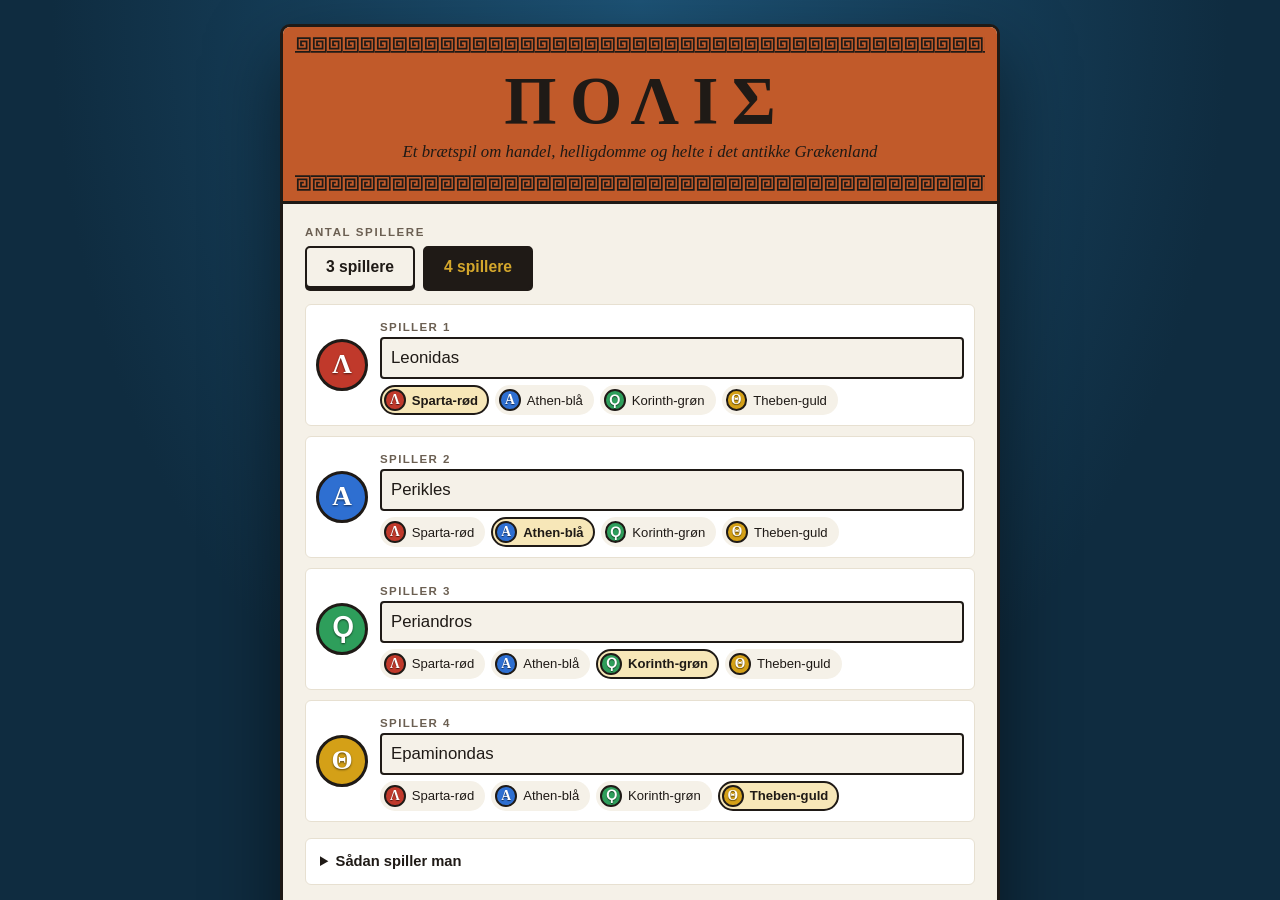
==== index.html @ e4c09461 "Tilføj Polis: græsk historisk brætspil i én HTML-fil Komplet hotseat-spil for 3-4 spillere på dansk " ====
<!DOCTYPE html>
<html lang="da">
<head>
<meta charset="utf-8">
<meta name="viewport" content="width=device-width, initial-scale=1, viewport-fit=cover">
<title>Polis Brætspil</title>
<style>
/* Layout: marmorbræt på havblå bund til venstre, mørk sidebjælke med terrakotta-accenter til højre; stakkes lodret på smalle skærme. */
:root{
  --sea:#0f2c40;        /* sidebaggrund: Ægæerhavet om natten */
  --sea-2:#173b54;      /* paneler */
  --sea-3:#22506f;      /* kanter og hover */
  --marble:#f5f1e8;     /* felter */
  --marble-2:#e7e0d1;   /* marmorårer og skygger */
  --ink:#1f1a16;        /* sortfigur-glasur */
  --clay:#c15a2a;       /* rødfigur-terrakotta */
  --clay-2:#a8471c;
  --gold:#d4a72c;
  --foam:#e9f1f6;       /* lys tekst på havbund */
  --muted:#9fb6c6;
  --good:#3f9b5f;
  --bad:#c0392b;
  --font-display:"Palatino Linotype","Book Antiqua",Palatino,"URW Palladio L","P052",Georgia,serif;
  --font-body:"Gill Sans","Gill Sans MT","Seravek","Trebuchet MS",Calibri,"Segoe UI",sans-serif;
  --radius:6px;
  color-scheme:dark;
}
*{box-sizing:border-box}
[hidden]{display:none!important}
html,body{height:100%;margin:0}
body{
  background:var(--sea);
  background-image:radial-gradient(ellipse at 30% 20%,#1a4766 0%,var(--sea) 60%);
  color:var(--foam);font-family:var(--font-body);font-size:15px;line-height:1.45;
}
button{font-family:inherit;cursor:pointer}
button:focus-visible,input:focus-visible,select:focus-visible{outline:3px solid var(--gold);outline-offset:2px}
.num{font-variant-numeric:tabular-nums}

/* ---------- Hovedlayout ---------- */
#app{display:grid;grid-template-columns:minmax(0,1fr) 370px;gap:16px;height:100%;padding:16px}
#boardWrap{min-width:0;min-height:0;display:flex;align-items:flex-start;justify-content:center}
#sidebar{min-width:0;min-height:0;display:flex;flex-direction:column;gap:12px;overflow:auto}

/* ---------- Brættet ---------- */
#board{
  position:relative;display:grid;
  grid-template-columns:1.45fr repeat(7,1fr) 1.45fr;
  grid-template-rows:1.45fr repeat(7,1fr) 1.45fr;
  background:var(--ink);border:.35em solid var(--ink);
  box-shadow:0 18px 50px rgba(0,0,0,.45);
  font-size:10px;max-width:100%;
}
.space{
  position:relative;overflow:hidden;display:flex;min-width:0;min-height:0;
  background:linear-gradient(135deg,var(--marble) 0%,#fbf8f2 45%,var(--marble-2) 100%);
  border:1px solid #b9b0a0;color:var(--ink);cursor:pointer;
  transition:filter .15s;
}
.space:hover{filter:brightness(1.06) saturate(1.1)}
.space.bottom{flex-direction:column}
.space.top{flex-direction:column-reverse}
.space.left{flex-direction:row-reverse}
.space.right{flex-direction:row}
.band{flex:0 0 23%;display:flex;align-items:center;justify-content:center;gap:.15em;border-color:var(--ink);border-style:solid;border-width:0}
.bottom .band{border-bottom-width:1px}
.top .band{border-top-width:1px}
.left .band{border-left-width:1px;flex-direction:column}
.right .band{border-right-width:1px;flex-direction:column}
.sp-body{flex:1;min-width:0;min-height:0;display:flex;flex-direction:column;align-items:center;justify-content:space-between;padding:.35em .25em;text-align:center}
.sp-name{font-family:var(--font-display);font-weight:700;font-size:1.05em;line-height:1.08;overflow-wrap:anywhere;hyphens:auto}
.sp-price{font-size:.9em;font-weight:600;color:#4a4036}
.sp-icon{display:flex;align-items:center;justify-content:center;color:var(--ink)}
.sp-icon svg{width:2.7em;height:2.7em}
.left .sp-icon svg,.right .sp-icon svg{width:2.3em;height:2.3em}
.owner-strip{position:absolute;pointer-events:none}
.bottom .owner-strip{left:0;right:0;bottom:0;height:.5em}
.top .owner-strip{left:0;right:0;top:0;height:.5em}
.left .owner-strip{top:0;bottom:0;left:0;width:.5em}
.right .owner-strip{top:0;bottom:0;right:0;width:.5em}
.space.mortgaged .sp-body{opacity:.4}
.space.mortgaged::after{
  content:"PANTSAT";position:absolute;left:50%;top:55%;transform:translate(-50%,-50%) rotate(-28deg);
  font-family:var(--font-display);font-weight:700;font-size:.85em;letter-spacing:.08em;color:var(--bad);
  border:2px solid var(--bad);padding:0 .25em;background:rgba(255,255,255,.75);pointer-events:none
}
.altar{width:.85em;height:.85em;background:var(--marble);border:1.5px solid var(--ink);border-radius:1px}
.temple{width:2.1em;height:1.5em;display:block}
.space.special .sp-body{justify-content:center;gap:.25em}
.space.special .sp-name{font-size:.92em}

/* Hjørner */
.corner{cursor:pointer}
.corner .sp-body{justify-content:center;gap:.3em;padding:.5em}
.corner .sp-name{font-size:1.05em;letter-spacing:.02em}
.corner .sp-sub{font-size:.88em;line-height:1.15;color:#4a4036}
.corner .sp-icon svg{width:3.6em;height:3.6em}
.c-start{background:linear-gradient(135deg,#f7e7b8,#efd38a)}
.c-truce{background:linear-gradient(135deg,#e5efd9,#cbdcb4)}
.c-ostra{background:linear-gradient(135deg,#f3d9c9,#e6b79c)}
.c-exile{background:linear-gradient(135deg,var(--marble),var(--marble-2));display:block}
.c-exile .visit{position:absolute;left:.5em;bottom:.4em;right:.4em;font-size:.95em;font-weight:600;color:#4a4036;text-align:left}
.exile-box{
  position:absolute;right:0;top:0;width:66%;height:66%;
  background:repeating-linear-gradient(90deg,#3b3129 0 .22em,transparent .22em 1.1em),#c9b9a0;
  border-left:2px solid var(--ink);border-bottom:2px solid var(--ink);
  display:flex;align-items:flex-start;justify-content:center;padding-top:.3em
}
.exile-box span{background:var(--ink);color:var(--marble);font-family:var(--font-display);font-weight:700;font-size:.8em;letter-spacing:.1em;padding:.05em .4em}

/* Midterfeltet: rødfigur-vase */
#center{
  grid-area:2/2/9/9;position:relative;display:flex;flex-direction:column;align-items:center;justify-content:center;gap:1.2em;
  background:radial-gradient(circle at 50% 42%,#d36d39 0%,var(--clay) 45%,var(--clay-2) 100%);
  border:1px solid var(--ink);color:var(--ink);padding:1.5em
}
.meander{
  position:absolute;left:1em;right:1em;height:1.7em;pointer-events:none;
  background:url("data:image/svg+xml,%3Csvg xmlns='http://www.w3.org/2000/svg' viewBox='0 0 20 20'%3E%3Cpath d='M0 18.5H18.5V1.5H3.5V14.5H14.5V5.5H7.5V10.5H11' fill='none' stroke='%231f1a16' stroke-width='2.2'/%3E%3C/svg%3E") repeat-x;
  background-size:auto 100%
}
.meander.top{top:1em}
.meander.bot{bottom:1em;transform:scaleY(-1)}
.title-gr{font-family:var(--font-display);font-size:5.2em;letter-spacing:.18em;line-height:1;font-weight:700;color:var(--ink);text-shadow:0 2px 0 rgba(255,220,180,.25);margin-right:-.18em}
.title-sub{font-family:var(--font-display);font-size:1.25em;letter-spacing:.32em;text-transform:uppercase;margin-top:-.4em;font-weight:700}
.tagline{font-size:1.05em;font-style:italic;max-width:30em;text-align:center;font-family:var(--font-display)}
.decks{display:flex;gap:2.4em}
.deck{
  width:9.5em;height:6.2em;border-radius:.5em;border:2px solid var(--ink);display:flex;flex-direction:column;align-items:center;justify-content:center;gap:.2em;
  font-family:var(--font-display);font-weight:700;font-size:1em;text-align:center;line-height:1.1;padding:.4em;
  box-shadow:.25em .25em 0 var(--ink),.5em .5em 0 rgba(31,26,22,.5);transform:rotate(-4deg)
}
.deck svg{width:2.2em;height:2.2em}
.deck.oracle{background:#1f1a16;color:var(--gold)}
.deck.gunst{background:var(--marble);color:var(--ink);transform:rotate(4deg)}
.dice-area{display:flex;align-items:center;gap:1em}
.die{
  width:4em;height:4em;background:var(--marble);border:2px solid var(--ink);border-radius:.7em;
  display:grid;grid-template-columns:repeat(3,1fr);grid-template-rows:repeat(3,1fr);padding:.45em;gap:.1em;
  box-shadow:0 .3em 0 var(--ink)
}
.pip{width:.75em;height:.75em;border-radius:50%;background:var(--ink);align-self:center;justify-self:center;visibility:hidden}
.pip.on{visibility:visible}
.die.rolling{animation:shake .12s linear infinite}
@keyframes shake{0%{transform:rotate(0) translateY(0)}25%{transform:rotate(14deg) translateY(-.3em)}50%{transform:rotate(-10deg) translateY(.1em)}75%{transform:rotate(8deg) translateY(-.2em)}100%{transform:rotate(0)}}
.dice-sum{font-family:var(--font-display);font-size:1.5em;font-weight:700;min-width:3.5em;text-align:center}

/* Brikker */
#tokens{position:absolute;inset:0;pointer-events:none}
.token{position:absolute;width:2.5em;height:2.5em;transform:translate(-50%,-50%);transition:left .17s ease,top .17s ease;z-index:5}
.token .tk{
  width:100%;height:100%;border-radius:50%;border:.18em solid var(--ink);display:flex;align-items:center;justify-content:center;
  font-family:var(--font-display);font-weight:700;font-size:1.25em;color:#fff;text-shadow:0 1px 1px rgba(0,0,0,.6);
  box-shadow:0 .2em .35em rgba(0,0,0,.45)
}
.token .tk{font-size:1em}
.token .tk span{font-size:1.3em;line-height:1}
.token.active{z-index:6}
.token.active .tk{animation:glow 1.4s ease-in-out infinite}
.token.hop .tk{animation:hop .17s ease-out}
@keyframes hop{0%{transform:translateY(0) scale(1)}50%{transform:translateY(-.6em) scale(1.12)}100%{transform:translateY(0) scale(1)}}
@keyframes glow{0%,100%{box-shadow:0 0 0 .15em var(--gold),0 .2em .35em rgba(0,0,0,.45)}50%{box-shadow:0 0 0 .45em rgba(212,167,44,.35),0 .2em .35em rgba(0,0,0,.45)}}

/* ---------- Sidebjælke ---------- */
.panel{background:var(--sea-2);border:1px solid var(--sea-3);border-radius:var(--radius);padding:12px 14px}
.brand{display:flex;align-items:baseline;justify-content:space-between;gap:8px}
.brand h1{margin:0;font-family:var(--font-display);font-size:1.55rem;letter-spacing:.12em}
.brand small{color:var(--muted);font-size:.8rem}
.link-btn{background:none;border:1px solid var(--sea-3);color:var(--foam);border-radius:4px;padding:3px 9px;font-size:.8rem}
.link-btn:hover{background:var(--sea-3)}
#turnPanel{border-left:6px solid var(--gold)}
.turn-label{font-size:.72rem;text-transform:uppercase;letter-spacing:.14em;color:var(--muted)}
.turn-name{display:flex;align-items:center;gap:10px;font-family:var(--font-display);font-size:1.45rem;font-weight:700;margin:2px 0 8px}
.mini-token{width:1.6em;height:1.6em;border-radius:50%;border:2px solid var(--ink);display:inline-flex;align-items:center;justify-content:center;color:#fff;font-family:var(--font-display);font-weight:700;font-size:.85rem;flex:0 0 auto;text-shadow:0 1px 1px rgba(0,0,0,.6)}
.stats{display:grid;grid-template-columns:repeat(3,1fr);gap:8px}
.stat{background:rgba(0,0,0,.18);border-radius:4px;padding:6px 8px}
.stat b{display:block;font-size:1.25rem;font-family:var(--font-display)}
.stat span{font-size:.72rem;color:var(--muted);text-transform:uppercase;letter-spacing:.08em}
.status-line{margin-top:8px;font-size:.85rem;color:var(--gold);min-height:1.2em}
.actions{display:grid;grid-template-columns:1fr 1fr;gap:8px}
.btn{border:2px solid var(--ink);border-radius:5px;padding:10px 12px;font-weight:700;font-size:.98rem;background:var(--marble);color:var(--ink);box-shadow:0 3px 0 var(--ink);transition:transform .05s}
.btn:hover:not(:disabled){filter:brightness(1.07)}
.btn:active:not(:disabled){transform:translateY(2px);box-shadow:0 1px 0 var(--ink)}
.btn:disabled{opacity:.42;cursor:not-allowed}
.btn.primary{background:var(--clay);color:#fff8ef}
.btn.gold{background:var(--gold);color:var(--ink)}
.btn.danger{background:var(--bad);color:#fff}
.btn.wide{grid-column:1/-1}
.btn.small{padding:5px 9px;font-size:.82rem;box-shadow:0 2px 0 var(--ink)}
.section-title{font-size:.72rem;text-transform:uppercase;letter-spacing:.14em;color:var(--muted);margin:0 0 6px}
.players-list{display:flex;flex-direction:column;gap:6px}
.p-row{display:grid;grid-template-columns:auto 1fr auto;align-items:center;gap:8px;padding:5px 8px;border-radius:4px;background:rgba(0,0,0,.15);border:1px solid transparent}
.p-row.current{border-color:var(--gold);background:rgba(212,167,44,.12)}
.p-row.out{opacity:.45;text-decoration:line-through}
.p-row .p-meta{font-size:.75rem;color:var(--muted)}
.p-row .p-money{font-weight:700;font-family:var(--font-display);font-size:1.05rem}
.prop-chips{display:flex;flex-wrap:wrap;gap:5px}
.chip{display:inline-flex;align-items:center;gap:5px;border-radius:3px;padding:2px 7px 2px 3px;font-size:.78rem;background:var(--marble);color:var(--ink);border:1px solid var(--ink);cursor:pointer}
.chip i{width:.8em;height:1.1em;display:inline-block;border-radius:2px}
.chip.mort{opacity:.5;text-decoration:line-through}
.empty{color:var(--muted);font-size:.85rem;font-style:italic}
#logPanel{flex:1 1 180px;min-height:160px;display:flex;flex-direction:column}
#log{flex:1;overflow:auto;font-size:.84rem;display:flex;flex-direction:column;gap:3px;padding-right:4px}
.log-entry{padding:3px 6px;border-left:3px solid var(--sea-3);background:rgba(0,0,0,.12)}
.log-entry.sys{color:var(--muted);font-style:italic}

/* ---------- Modaler ---------- */
#modalOverlay{position:fixed;inset:0;background:rgba(6,18,28,.72);display:flex;align-items:center;justify-content:center;padding:16px;z-index:50}
.modal{
  width:min(540px,100%);max-height:calc(100vh - 32px);overflow:auto;background:var(--marble);color:var(--ink);
  border:3px solid var(--ink);border-radius:8px;box-shadow:0 25px 60px rgba(0,0,0,.55);animation:pop .22s ease-out
}
@keyframes pop{from{transform:scale(.92) translateY(10px);opacity:0}to{transform:none;opacity:1}}
.modal-head{padding:14px 18px;background:var(--ink);color:var(--marble);display:flex;align-items:center;gap:12px}
.modal-head h2{margin:0;font-family:var(--font-display);font-size:1.35rem;line-height:1.15;text-wrap:balance}
.modal-head .kicker{display:block;font-size:.7rem;letter-spacing:.16em;text-transform:uppercase;opacity:.8;font-family:var(--font-body);font-weight:600}
.modal-head svg{width:40px;height:40px;flex:0 0 auto}
.modal-body{padding:16px 18px;display:flex;flex-direction:column;gap:12px}
.modal-body p{margin:0}
.modal-foot{padding:12px 18px 16px;display:flex;flex-wrap:wrap;gap:8px;justify-content:flex-end;border-top:1px solid var(--marble-2)}
.fact{background:#fff;border:1px solid var(--marble-2);border-left:4px solid var(--clay);padding:10px 12px;font-family:var(--font-display);font-size:1rem;line-height:1.5}
.fact .lbl{display:block;font-family:var(--font-body);font-size:.68rem;letter-spacing:.14em;text-transform:uppercase;color:var(--clay-2);font-weight:700;margin-bottom:3px}
.effect{font-weight:700;font-size:1.05rem;padding:8px 12px;border-radius:4px;background:var(--marble-2)}
.effect.plus{background:#dcefe2;color:#1d5a32}
.effect.minus{background:#f6dcd6;color:#7a1f14}
.rent-table{width:100%;border-collapse:collapse;font-size:.92rem}
.rent-table td{padding:4px 6px;border-bottom:1px dotted #b9b0a0}
.rent-table td:last-child{text-align:right;font-weight:700;font-variant-numeric:tabular-nums}
.rent-table tr.hl td{background:#f7e7b8}
.deed-foot{font-size:.85rem;color:#4a4036;display:flex;flex-wrap:wrap;gap:4px 14px}
.owner-line{font-size:.9rem;display:flex;align-items:center;gap:8px}
.card-oracle .modal-head{background:var(--ink);color:var(--gold)}
.card-gunst .modal-head{background:#e9dcb4;color:var(--ink);border-bottom:2px solid var(--ink)}
.card-text{font-family:var(--font-display);font-size:1.12rem;line-height:1.5}
.quiz-opts{display:grid;grid-template-columns:1fr 1fr;gap:8px}
.quiz-opts .btn{text-align:left;font-weight:600}
.warn{background:#f6dcd6;border:1px solid var(--bad);color:#7a1f14;padding:10px 12px;border-radius:4px}

/* Ejendomsadministration */
.mg-head{display:flex;justify-content:space-between;gap:10px;flex-wrap:wrap;font-weight:700}
.mg-list{display:flex;flex-direction:column;gap:6px}
.mg-row{display:grid;grid-template-columns:8px minmax(0,1fr) auto;gap:10px;align-items:center;padding:6px 8px;background:#fff;border:1px solid var(--marble-2);border-radius:4px}
.mg-row .bar{width:8px;height:100%;min-height:34px;border-radius:2px}
.mg-row .nm{font-weight:700;font-family:var(--font-display)}
.mg-row .info{font-size:.78rem;color:#4a4036}
.mg-row .acts{display:flex;flex-wrap:wrap;gap:5px;justify-content:flex-end}

/* ---------- Opsætning ---------- */
#setup{position:fixed;inset:0;z-index:40;overflow:auto;display:flex;align-items:flex-start;justify-content:center;padding:24px 16px;background:radial-gradient(ellipse at 50% 0%,#1d5376 0%,var(--sea) 65%)}
.setup-card{width:min(720px,100%);background:var(--marble);color:var(--ink);border:3px solid var(--ink);border-radius:10px;overflow:hidden;box-shadow:0 30px 70px rgba(0,0,0,.5)}
.setup-hero{background:var(--clay);padding:26px 22px 20px;text-align:center;position:relative;border-bottom:3px solid var(--ink)}
.setup-hero .meander{left:12px;right:12px;height:16px}
.setup-hero .meander.top{top:10px}
.setup-hero .meander.bot{bottom:10px}
.setup-hero h1{margin:14px 0 0;font-family:var(--font-display);font-size:clamp(2.6rem,9vw,4.2rem);letter-spacing:.2em;line-height:1;margin-right:-.2em}
.setup-hero p{margin:6px 0 16px;font-family:var(--font-display);font-style:italic;font-size:1.05rem}
.setup-body{padding:20px 22px;display:flex;flex-direction:column;gap:16px}
.count-pick{display:flex;gap:8px;align-items:center;flex-wrap:wrap}
.count-pick .btn{min-width:110px}
.count-pick .btn.sel{background:var(--ink);color:var(--gold)}
.setup-rows{display:flex;flex-direction:column;gap:10px}
.setup-row{display:grid;grid-template-columns:auto minmax(0,1fr);gap:12px;align-items:center;padding:10px;border:1px solid var(--marble-2);border-radius:6px;background:#fff}
.setup-row label{font-size:.72rem;letter-spacing:.12em;text-transform:uppercase;color:#6b5f52;font-weight:700}
.setup-row input{width:100%;font:inherit;font-size:1.05rem;padding:7px 9px;border:2px solid var(--ink);border-radius:4px;background:var(--marble);color:var(--ink)}
.tok-pick{display:flex;gap:6px;flex-wrap:wrap;margin-top:6px}
.tok-opt{border:2px solid transparent;border-radius:20px;padding:2px 9px 2px 2px;display:flex;align-items:center;gap:6px;background:var(--marble);font-size:.82rem;color:var(--ink)}
.tok-opt.sel{border-color:var(--ink);background:#f7e7b8;font-weight:700}
.big-token{width:52px;height:52px;border-radius:50%;border:3px solid var(--ink);display:flex;align-items:center;justify-content:center;color:#fff;font-family:var(--font-display);font-weight:700;font-size:1.7rem;text-shadow:0 1px 2px rgba(0,0,0,.6)}
.rules{font-size:.92rem;background:#fff;border:1px solid var(--marble-2);border-radius:6px;padding:4px 14px}
.rules summary{cursor:pointer;font-weight:700;padding:8px 0}
.rules ul{margin:0 0 10px;padding-left:20px}
.rules li{margin:3px 0}

/* ---------- Smalle skærme ---------- */
@media (max-width:1000px){
  #app{grid-template-columns:minmax(0,1fr);height:auto;padding:16px}
  html,body{height:auto}
  #sidebar{overflow:visible}
  #logPanel{max-height:260px}
}
@media (max-width:560px){
  .actions{grid-template-columns:1fr}
  .quiz-opts{grid-template-columns:1fr}
  .stats{grid-template-columns:repeat(3,minmax(0,1fr))}
  .modal-head h2{font-size:1.15rem}
}
@media (prefers-reduced-motion:reduce){
  .token{transition:none}
  .token.active .tk,.token.hop .tk,.die.rolling,.modal{animation:none}
}
</style>
</head>
<body>
<div id="app">
  <main id="boardWrap" aria-label="Spillebræt">
    <div id="board">
      <div id="center">
        <div class="meander top"></div>
        <div class="meander bot"></div>
        <div style="text-align:center">
          <div class="title-gr">ΠΟΛΙΣ</div>
          <div class="title-sub">Polis</div>
        </div>
        <div class="tagline">Handel, helligdomme og heltegerninger i det antikke Grækenland</div>
        <div class="decks">
          <div class="deck oracle" id="deckOracle"></div>
          <div class="deck gunst" id="deckGunst"></div>
        </div>
        <div class="dice-area" aria-live="polite">
          <div class="die" id="die1"></div>
          <div class="die" id="die2"></div>
          <div class="dice-sum num" id="diceSum">&nbsp;</div>
        </div>
      </div>
      <div id="tokens"></div>
    </div>
  </main>

  <aside id="sidebar">
    <div class="panel brand">
      <h1>ΠΟΛΙΣ</h1>
      <small id="roundInfo">Runde 1</small>
      <span style="display:flex;gap:6px">
        <button class="link-btn" id="rulesBtn" type="button">Regler</button>
        <button class="link-btn" id="newGameBtn" type="button">Nyt spil</button>
      </span>
    </div>

    <section class="panel" id="turnPanel" aria-live="polite">
      <div class="turn-label">Det er din tur</div>
      <div class="turn-name" id="turnName"></div>
      <div class="stats">
        <div class="stat"><b class="num" id="statMoney">0 ₯</b><span>Drachmer</span></div>
        <div class="stat"><b class="num" id="statProps">0</b><span>Ejendomme</span></div>
        <div class="stat"><b class="num" id="statWorth">0 ₯</b><span>Formue</span></div>
      </div>
      <div class="status-line" id="statusLine"></div>
    </section>

    <section class="panel">
      <div class="actions">
        <button class="btn primary wide" id="rollBtn" type="button">Kast terningerne</button>
        <button class="btn" id="manageBtn" type="button">Ejendomme og byggeri</button>
        <button class="btn gold" id="endBtn" type="button">Afslut tur</button>
      </div>
    </section>

    <section class="panel">
      <h3 class="section-title">Dine ejendomme</h3>
      <div class="prop-chips" id="propChips"></div>
    </section>

    <section class="panel">
      <h3 class="section-title">Spillerne</h3>
      <div class="players-list" id="playersList"></div>
    </section>

    <section class="panel" id="logPanel">
      <h3 class="section-title">Krønike</h3>
      <div id="log" aria-live="polite"></div>
    </section>
  </aside>
</div>

<div id="setup"></div>
<div id="modalOverlay" hidden></div>

<script>
"use strict";
/* =====================================================================
   SPILDATA
   ===================================================================== */
const START_MONEY = 1500;
const PASS_START = 200;
const EXILE_FEE = 50;
const EXILE_POS = 8;
const BOARD_SIZE = 32;
const PORT_RENT = [25, 50, 100, 200];
const QUIZ_REWARD = 100;

const GROUPS = {
  bronze: { name: "Bronzealderen",        color: "#8a5a2b", build: 50 },
  philo:  { name: "Filosofiens skoler",   color: "#6fc1e0", build: 50 },
  sacred: { name: "Helligdomme",          color: "#9b3b86", build: 100 },
  battle: { name: "Slagmarker",           color: "#e07b2a", build: 100 },
  city:   { name: "Bystater",             color: "#c0392b", build: 150 },
  games:  { name: "De Panhellenske Lege", color: "#e6bc2f", build: 150 },
  acro:   { name: "Akropolis",            color: "#1f4e8c", build: 200 },
  port:   { name: "Havne og handelsveje", color: "#3b3129", build: 0 }
};

const TOKENS = [
  { id: "sparta",  label: "Sparta-rød",   color: "#c0392b", letter: "Λ", city: "Sparta",  defName: "Leonidas" },
  { id: "athen",   label: "Athen-blå",    color: "#2e6fd1", letter: "Α", city: "Athen",   defName: "Perikles" },
  { id: "korinth", label: "Korinth-grøn", color: "#2e9e5b", letter: "Ϙ", city: "Korinth", defName: "Periandros" },
  { id: "theben",  label: "Theben-guld",  color: "#d4a017", letter: "Θ", city: "Theben",  defName: "Epaminondas" }
];

/* type: start | prop | port | oracle | gunst | tax | exile | truce | ostra
   rent: [grundleje, 1 alter, 2 altre, 3 altre, 4 altre, tempel] */
const SPACES = [
  { type: "start", name: "Start ved Agoraen",
    fact: "Agoraen var Athens torv og hjerte, hvor borgerne handlede, diskuterede politik og lyttede til filosoffer som Sokrates. Her stod også rådhuset Bouleuterion og søjlehallerne, stoaerne, der gav skygge til handel og samtale." },
  { type: "prop", group: "bronze", name: "Knossos", price: 60, rent: [2, 10, 30, 90, 160, 250],
    fact: "Paladset i Knossos på Kreta var centrum for den minoiske civilisation, og de første paladsbygninger blev opført omkring 1900 f.Kr. Arkæologen Arthur Evans udgravede stedet fra år 1900, og de mange gange kan have inspireret myten om Minotauros' labyrint." },
  { type: "oracle", name: "Oraklets Spådomme" },
  { type: "prop", group: "bronze", name: "Mykene", price: 60, rent: [4, 20, 60, 180, 320, 450],
    fact: "Mykene var den mægtigste by i Grækenlands sene bronzealder og har lagt navn til hele den mykenske kultur. Byen er berømt for Løveporten og for Heinrich Schliemanns udgravning i 1876, hvor han fandt den guldmaske, han kaldte Agamemnons." },
  { type: "tax", name: "Krigsskat (Eisphora)", amount: 100,
    fact: "I Athen kunne folkeforsamlingen opkræve eisphora, en ekstraordinær formueskat på de rigeste borgere i krigstid. Thukydid beretter, at skatten blev opkrævet under Den Peloponnesiske Krig i 428 f.Kr." },
  { type: "port", group: "port", name: "Piræus", price: 200,
    fact: "Themistokles lod fra 493 f.Kr. Piræus befæste og udbygge til Athens krigs- og handelshavn. Fra midten af 400-tallet f.Kr. forbandt De Lange Mure havnen med Athen, så byen kunne forsynes ad søvejen under en belejring." },
  { type: "prop", group: "philo", name: "Akademiet", price: 100, rent: [6, 30, 90, 270, 400, 550],
    fact: "Platon grundlagde omkring 387 f.Kr. sin filosofiskole i en lund uden for Athen, som var helliget helten Akademos. Skolen virkede i århundreder, og ordet akademi stammer direkte herfra." },
  { type: "prop", group: "philo", name: "Lykeion", price: 120, rent: [8, 40, 100, 300, 450, 600],
    fact: "Aristoteles åbnede i 335 f.Kr. sin skole i Lykeion, et gymnasion ved Apollon Lykeios' helligdom i Athen. Hans elever blev kaldt peripatetikere efter de overdækkede gange, peripatoi, hvor de ifølge traditionen diskuterede, mens de gik." },
  { type: "exile", name: "Bortvist i Eksil",
    fact: "Landsforvisning var en almindelig straf i de græske bystater, og mange berømte mænd endte deres dage i eksil. Historikeren Thukydid blev selv forvist fra Athen i 20 år efter et militært nederlag ved Amfipolis i 424 f.Kr." },
  { type: "prop", group: "sacred", name: "Dodona", price: 140, rent: [10, 50, 150, 450, 625, 750],
    fact: "Dodona i Epirus regnes for Grækenlands ældste orakel og nævnes allerede hos Homer. Præsterne tolkede Zeus' vilje ud fra raslen i bladene på et helligt egetræ." },
  { type: "gunst", name: "Gudernes Gunst" },
  { type: "prop", group: "sacred", name: "Epidauros", price: 140, rent: [10, 50, 150, 450, 625, 750],
    fact: "Epidauros var helligdom for lægeguden Asklepios, hvor syge sov i templets hal i håb om at blive helbredt gennem drømme. Stedets teater fra slutningen af 300-tallet f.Kr. har så god akustik, at en hvisken fra scenen kan høres på de øverste rækker." },
  { type: "prop", group: "sacred", name: "Eleusis", price: 160, rent: [12, 60, 180, 500, 700, 900],
    fact: "I Eleusis fejrede man De Eleusinske Mysterier til ære for gudinderne Demeter og Persefone. De indviede måtte under trussel om dødsstraf aldrig afsløre ritualerne, og derfor kender vi stadig ikke de præcise hemmeligheder." },
  { type: "port", group: "port", name: "Diolkos", price: 200,
    fact: "Diolkos var en brolagt vej over landtangen ved Korinth, hvor skibe og gods blev trukket på vogne mellem Den Korinthiske og Den Saroniske Bugt. Vejen blev anlagt omkring 600 f.Kr. og sparede søfolk for den farlige sejlads rundt om Peloponnes." },
  { type: "prop", group: "battle", name: "Marathon", price: 180, rent: [14, 70, 200, 550, 750, 950],
    fact: "Ved Marathon besejrede omkring 10.000 athenere og 1.000 plataiere en langt større persisk hær i 490 f.Kr. Legenden om budbringeren, der løb til Athen med sejrsbudskabet, inspirerede maratonløbet ved De Olympiske Lege i 1896." },
  { type: "prop", group: "battle", name: "Thermopylerne", price: 180, rent: [14, 70, 200, 550, 750, 950],
    fact: "I 480 f.Kr. forsvarede kong Leonidas med 300 spartanere og flere tusinde andre grækere det smalle pas ved Thermopylerne mod Xerxes' hær i tre dage. Grækerne blev omgået ad en bjergsti, men nederlaget blev et udødeligt symbol på mod og offervilje." },
  { type: "truce", name: "Den Olympiske Våbenhvile",
    fact: "Under De Olympiske Lege blev der udråbt ekecheiria, en hellig våbenhvile, så atleter og tilskuere kunne rejse sikkert til og fra Olympia. Her hviler du og bliver stillet en visdomsprøve: Svar rigtigt, og du modtager 100 ₯." },
  { type: "prop", group: "battle", name: "Salamis", price: 200, rent: [16, 80, 220, 600, 800, 1000],
    fact: "I søslaget ved Salamis i 480 f.Kr. lokkede Themistokles den persiske flåde ind i det snævre sund, hvor dens overtal ikke kunne udnyttes mod de græske triremer. Sejren reddede Grækenland fra persisk erobring og lagde grunden til Athens storhedstid." },
  { type: "oracle", name: "Oraklets Spådomme" },
  { type: "prop", group: "city", name: "Theben", price: 220, rent: [18, 90, 250, 700, 875, 1050],
    fact: "Theben var Boiotiens vigtigste by og blev ifølge myten grundlagt af Kadmos, som også skulle have bragt alfabetet til Grækenland. Under Epaminondas knuste thebanerne Spartas hær ved Leuktra i 371 f.Kr. og blev en kort tid Grækenlands førende magt." },
  { type: "prop", group: "city", name: "Korinth", price: 220, rent: [18, 90, 250, 700, 875, 1050],
    fact: "Korinth kontrollerede landtangen mellem Peloponnes og det græske fastland og blev rig på handelen mellem to have. Byen var kendt for sin keramik og har givet navn til den korinthiske søjleorden med akantusblade." },
  { type: "port", group: "port", name: "Rhodos' Havn", price: 200,
    fact: "På Rhodos stod Kolossen, en omkring 33 meter høj bronzestatue af solguden Helios, som stod færdig omkring 280 f.Kr. Statuen var et af oldtidens syv vidundere, men styrtede sammen ved et jordskælv i 226 f.Kr., blot 54 år senere." },
  { type: "prop", group: "city", name: "Sparta", price: 240, rent: [20, 100, 300, 750, 925, 1100],
    fact: "Sparta var en militærstat, hvor drengene fra syvårsalderen blev opdraget i den hårde statsopdragelse agoge. Byen havde to konger på samme tid, og spartanerne var berømte for deres korte og præcise tale, som vi stadig kalder lakonisk." },
  { type: "prop", group: "games", name: "Nemea", price: 260, rent: [22, 110, 330, 800, 975, 1150],
    fact: "I Nemea afholdtes hvert andet år De Nemeiske Lege til ære for Zeus, et af de fire panhellenske stævner. Ifølge myten dræbte Herakles her den nemeiske løve som det første af sine tolv arbejder." },
  { type: "ostra", name: "Ostrakisme",
    fact: "Ved ostrakisme kunne athenerne én gang om året stemme en borger i eksil i ti år ved at ridse hans navn på potteskår, ostraka. Selv sejrherren fra Salamis, Themistokles, blev ostrakiseret omkring 471 f.Kr." },
  { type: "prop", group: "games", name: "Delfi", price: 260, rent: [22, 110, 330, 800, 975, 1150],
    fact: "Delfi blev regnet for verdens midtpunkt, markeret med stenen omphalos, og her gav præstinden Pythia orakelsvar på Apollons vegne. Hvert fjerde år holdtes også De Pythiske Lege, og bystater fra hele den græske verden søgte råd her, før de gik i krig eller grundlagde kolonier." },
  { type: "prop", group: "games", name: "Olympia", price: 280, rent: [24, 120, 360, 850, 1025, 1200],
    fact: "De Olympiske Lege blev ifølge traditionen afholdt første gang i 776 f.Kr. i Zeus' helligdom i Olympia. Sejrherrerne modtog kun en krans af olivengrene, men blev hyldet som helte i deres hjemby." },
  { type: "gunst", name: "Gudernes Gunst" },
  { type: "port", group: "port", name: "Delos' Havn", price: 200,
    fact: "Den lille ø Delos var helliget Apollon og Artemis og husede fra 478 f.Kr. skatkammeret for Det Deliske Forbund. Efter at romerne gjorde øen til frihavn i 166 f.Kr., blev den et af Middelhavets største handelscentre." },
  { type: "tax", name: "Trierarki", amount: 150,
    fact: "Som trierark skulle en velhavende athener i et år udruste og ofte selv lede et krigsskib, en trireme med tre rækker årer. Denne liturgi var en æresopgave, men den kunne koste en mindre formue." },
  { type: "prop", group: "acro", name: "Erechtheion", price: 350, rent: [35, 175, 500, 1100, 1300, 1500],
    fact: "Erechtheion blev bygget på Akropolis mellem 421 og 406 f.Kr. og er berømt for karyatidehallen, hvor seks kvindeskulpturer bærer taget i stedet for søjler. Ifølge myten ligger templet, hvor Athena og Poseidon kæmpede om at blive byens skytsguddom." },
  { type: "prop", group: "acro", name: "Parthenon", price: 400, rent: [50, 200, 600, 1400, 1700, 2000],
    fact: "Parthenon blev opført mellem 447 og 432 f.Kr. under Perikles som tempel for byens skytsgudinde Athena Parthenos. Arkitekterne Iktinos og Kallikrates tegnede templet, mens billedhuggeren Feidias ledede den berømte skulpturudsmykning." }
];

/* Kort. Effekttyper: money, moveTo, moveBy, exile, amnesty, payEach, collectEach, repairs, nearestPort */
const ORACLE_CARDS = [
  { text: "Som Alkibiades, der i 416 f.Kr. stillede med syv stridsvogne, sponsorerede du De Olympiske Lege. Pragten koster dyrt.",
    effect: { type: "money", amount: -100 }, label: "Betal 100 ₯" },
  { text: "Oraklet udtaler: \"Stol på træmurene!\" Ligesom Themistokles i 480 f.Kr. tolker du det som flåden og sætter kurs mod sundet.",
    effect: { type: "moveTo", to: 17 }, label: "Ryk frem til Salamis" },
  { text: "Kong Kroisos af Lydien fik at vide, at han ville ødelægge et stort rige, hvis han angreb Persien. Riget, der faldt, var hans eget.",
    effect: { type: "money", amount: -150 }, label: "Betal 150 ₯ for din overmod" },
  { text: "Athenerne har ridset dit navn på potteskår. Du er ostrakiseret og må forlade byen med det samme.",
    effect: { type: "exile" }, label: "Gå direkte i eksil uden at passere Agoraen" },
  { text: "Sokrates blev i 399 f.Kr. dømt for at fordærve ungdommen. Du får en bøde for at stille alt for mange spørgsmål på Agoraen.",
    effect: { type: "money", amount: -50 }, label: "Betal 50 ₯" },
  { text: "Pesten rammer Athen i 430 f.Kr. under Den Peloponnesiske Krig. Du flygter ud af byen.",
    effect: { type: "moveBy", steps: -3 }, label: "Gå 3 felter tilbage" },
  { text: "Et voldsomt jordskælv rammer Sparta som i 464 f.Kr. Dine helligdomme skal genopbygges.",
    effect: { type: "repairs", altar: 25, temple: 100 }, label: "Betal 25 ₯ pr. alter og 100 ₯ pr. tempel" },
  { text: "Pythia kalder dig til Apollons helligdom for at modtage et personligt orakelsvar.",
    effect: { type: "moveTo", to: 25 }, label: "Ryk frem til Delfi" },
  { text: "Efter De Tredive Tyranners fald i 403 f.Kr. vedtog Athen en almindelig amnesti. Også du bliver tilgivet.",
    effect: { type: "amnesty" }, label: "Amnestikort: Behold kortet og forlad eksil gratis" },
  { text: "Du er udpeget som korleder, choregos, ved Dionysosfesten og skal betale for teaterkoret.",
    effect: { type: "payEach", amount: 50 }, label: "Betal 50 ₯ til hver medspiller" },
  { text: "I 483 f.Kr. fandt athenerne en rig sølvåre i Laurions miner, og Themistokles fik sølvet brugt til 200 nye triremer. Også du gør et heldigt fund.",
    effect: { type: "money", amount: 150 }, label: "Modtag 150 ₯" },
  { text: "Pythia ser en lang rejse i din fremtid, der ender, hvor den begyndte.",
    effect: { type: "moveTo", to: 0 }, label: "Ryk frem til Start ved Agoraen og modtag 200 ₯" },
  { text: "Oraklet råder dig til at drive handel over havet, som da grækerne grundlagde kolonier fra Sortehavet til Spanien.",
    effect: { type: "nearestPort" }, label: "Ryk frem til nærmeste havn" },
  { text: "Ifølge en gammel fortælling læste Herodot, historieskrivningens fader, sit værk højt ved De Olympiske Lege. Du betaler for en plads på forreste række.",
    effect: { type: "money", amount: -25 }, label: "Betal 25 ₯" }
];

const GUNST_CARDS = [
  { text: "Athena, visdommens gudinde, skænker dig sin visdom og et godt øje for forretninger.",
    effect: { type: "money", amount: 150 }, label: "Modtag 150 ₯" },
  { text: "Hermes, handelens og de rejsendes gud, velsigner dine handler på Agoraen.",
    effect: { type: "money", amount: 100 }, label: "Modtag 100 ₯" },
  { text: "Du søger helbredelse hos Asklepios i Epidauros. Præsterne forventer en offergave.",
    effect: { type: "money", amount: -50 }, label: "Betal 50 ₯" },
  { text: "Du vinder dramakonkurrencen ved Dionysiafesten, ligesom Sofokles gjorde over 20 gange. Publikum hylder dig.",
    effect: { type: "collectEach", amount: 25 }, label: "Modtag 25 ₯ fra hver medspiller" },
  { text: "Poseidon sender medvind til din handelsflåde, og skibene når sikkert i havn med deres last.",
    effect: { type: "money", amount: 100 }, label: "Modtag 100 ₯" },
  { text: "Zeus er vred, og et lyn rammer dit kornlager.",
    effect: { type: "money", amount: -100 }, label: "Betal 100 ₯" },
  { text: "Demeter, kornets gudinde, skænker dine marker en rig høst.",
    effect: { type: "money", amount: 75 }, label: "Modtag 75 ₯" },
  { text: "Apollon forbarmer sig over dig og taler din sag for folkeforsamlingen.",
    effect: { type: "amnesty" }, label: "Amnestikort: Behold kortet og forlad eksil gratis" },
  { text: "Du vinder stadionløbet ved De Olympiske Lege ligesom Koroibos fra Elis, den første kendte sejrherre i 776 f.Kr.",
    effect: { type: "money", amount: 100 }, label: "Modtag 100 ₯ som æresgave fra din hjemby" },
  { text: "Hera er jaloux på din lykke og sørger for, at du bliver anklaget for gudsbespottelse.",
    effect: { type: "exile" }, label: "Gå direkte i eksil uden at passere Agoraen" },
  { text: "Kong Augias nægtede at betale Herakles for at rense sine stalde, men din arbejdsgiver er mere ærlig.",
    effect: { type: "money", amount: 50 }, label: "Modtag 50 ₯" },
  { text: "Nike, sejrens bevingede gudinde, fører dig frem mod Zeus' helligdom.",
    effect: { type: "moveTo", to: 26 }, label: "Ryk frem til Olympia" },
  { text: "Hefaistos, smedenes gud, smeder nye bronzebeslag til dine helligdomme. Vedligeholdelse koster.",
    effect: { type: "repairs", altar: 40, temple: 115 }, label: "Betal 40 ₯ pr. alter og 115 ₯ pr. tempel" },
  { text: "Persefone vender tilbage fra Underverdenen, og foråret bringer ny begyndelse.",
    effect: { type: "moveTo", to: 0 }, label: "Ryk frem til Start ved Agoraen og modtag 200 ₯" }
];

const TRIVIA = [
  { q: "Hvilket år blev de første Olympiske Lege afholdt ifølge traditionen?", a: "776 f.Kr.", wrong: ["490 f.Kr.", "1200 f.Kr.", "332 f.Kr."],
    why: "Traditionen dateres til listen over sejrherrer, hvor Koroibos fra Elis vandt stadionløbet i 776 f.Kr." },
  { q: "Hvem var Alexander den Stores lærer?", a: "Aristoteles", wrong: ["Sokrates", "Platon", "Pythagoras"],
    why: "Kong Filip 2. af Makedonien hentede Aristoteles til at undervise den unge Alexander fra omkring 343 f.Kr." },
  { q: "Hvad kaldte athenerne de potteskår, de brugte til at stemme en borger i eksil?", a: "Ostraka", wrong: ["Drachmer", "Amforaer", "Kylikes"],
    why: "Ordet ostrakisme kommer af ostrakon, et skår af brændt ler, hvorpå man ridsede navnet på den, man ville forvise." },
  { q: "Hvilken persisk storkonge invaderede Grækenland i 480 f.Kr.?", a: "Xerxes", wrong: ["Dareios", "Kyros", "Kambyses"],
    why: "Xerxes førte en enorm hær over Hellespont, men blev standset ved Salamis i 480 f.Kr. og Plataiai i 479 f.Kr." },
  { q: "Hvad hed præstinden, der gav orakelsvar i Delfi?", a: "Pythia", wrong: ["Kassandra", "Sibylla", "Medea"],
    why: "Pythia sad ifølge kilderne på en trefod i Apollons tempel og udtalte gudens svar." },
  { q: "Hvem kaldes historieskrivningens fader?", a: "Herodot", wrong: ["Thukydid", "Homer", "Xenofon"],
    why: "Den romerske taler Cicero gav Herodot tilnavnet, fordi hans værk om Perserkrigene er det første store historieværk." },
  { q: "Hvilken af de klassiske græske søjleordener er den enkleste?", a: "Den doriske", wrong: ["Den ioniske", "Den korinthiske", "Den toscanske"],
    why: "Den doriske søjle har intet basisled og et enkelt kapitæl; Parthenon er bygget i dorisk orden." },
  { q: "Hvad var en trireme?", a: "Et krigsskib med tre rækker årer", wrong: ["Et tempel med tre søjlerækker", "En vogn trukket af tre heste", "En mønt til tre drachmer"],
    why: "Triremen var omkring 37 meter lang og blev roet af cirka 170 roere fordelt på tre niveauer." },
  { q: "Hvem var Athens ledende statsmand, da Parthenon blev bygget?", a: "Perikles", wrong: ["Solon", "Themistokles", "Drakon"],
    why: "Perikles satte et stort byggeprogram i gang på Akropolis fra 447 f.Kr., delvist betalt med midler fra Det Deliske Forbund." },
  { q: "Hvad betyder det græske ord demokrati?", a: "Folkestyre", wrong: ["Fåmandsvælde", "Kongedømme", "De bedstes styre"],
    why: "Demos betyder folk og kratos betyder magt eller styre." },
  { q: "Hvem gennemførte de demokratiske reformer i Athen i 508/507 f.Kr.?", a: "Kleisthenes", wrong: ["Peisistratos", "Leonidas", "Lykurgos"],
    why: "Kleisthenes inddelte borgerne i ti nye fylder og regnes derfor ofte for det athenske demokratis fader." },
  { q: "Hvilken by i Egypten blev grundlagt af Alexander den Store?", a: "Alexandria", wrong: ["Memfis", "Theben", "Kairo"],
    why: "Alexandria blev grundlagt i 331 f.Kr. og blev kendt for sit store bibliotek og fyrtårnet på Faros." },
  { q: "Hvem skrev ifølge traditionen Iliaden og Odysseen?", a: "Homer", wrong: ["Hesiod", "Sapfo", "Aischylos"],
    why: "De to epos blev formentlig nedskrevet i 700-tallet f.Kr. på baggrund af en lang mundtlig tradition." },
  { q: "Hvilke to bystater var hovedmodstanderne i Den Peloponnesiske Krig?", a: "Athen og Sparta", wrong: ["Korinth og Theben", "Argos og Megara", "Athen og Persien"],
    why: "Krigen varede fra 431 til 404 f.Kr. og endte med Athens nederlag." },
  { q: "Hvilken matematiker er kendt for læresætningen om den retvinklede trekant?", a: "Pythagoras", wrong: ["Euklid", "Archimedes", "Thales"],
    why: "Sætningen bærer Pythagoras' navn, selv om babyloniske matematikere kendte sammenhængen før ham." }
];

/* =====================================================================
   IKONER (SVG, farve via currentColor)
   ===================================================================== */
const ICON = {
  agora: '<svg viewBox="0 0 40 40" aria-hidden="true"><path d="M4 12 20 3l16 9z" fill="currentColor"/><rect x="5" y="13" width="30" height="3" fill="currentColor"/><g fill="currentColor"><rect x="8" y="18" width="4" height="13"/><rect x="15" y="18" width="4" height="13"/><rect x="22" y="18" width="4" height="13"/><rect x="29" y="18" width="4" height="13"/></g><rect x="5" y="32" width="30" height="2.5" fill="currentColor"/><rect x="3" y="35.5" width="34" height="2.5" fill="currentColor"/></svg>',
  oracle: '<svg viewBox="0 0 40 40" aria-hidden="true"><path d="M20 15c-4-3 3-5-1-9m6 8c-3-2 2-4-1-7" fill="none" stroke="currentColor" stroke-width="1.8" stroke-linecap="round"/><path d="M8 16h24c0 6-5 9-12 9S8 22 8 16z" fill="currentColor"/><path d="M12 23 7 37M20 25v12M28 23l5 14" stroke="currentColor" stroke-width="2.4" stroke-linecap="round"/><path d="M10 31h20" stroke="currentColor" stroke-width="1.5"/></svg>',
  bolt: '<svg viewBox="0 0 40 40" aria-hidden="true"><path d="M23 2 8 22h10l-4 16 18-23H21l5-13z" fill="currentColor" stroke="currentColor" stroke-width="1" stroke-linejoin="round"/></svg>',
  coin: '<svg viewBox="0 0 40 40" aria-hidden="true"><circle cx="20" cy="20" r="16" fill="#d4a72c" stroke="currentColor" stroke-width="2.5"/><circle cx="20" cy="20" r="11.5" fill="none" stroke="currentColor" stroke-width="1.2" stroke-dasharray="2 2"/><path d="M15 12v16M15 20h7a4 4 0 0 0 0-8h-7M12 23h12M12 26.5h12" fill="none" stroke="currentColor" stroke-width="2.2" stroke-linecap="round"/></svg>',
  ship: '<svg viewBox="0 0 40 40" aria-hidden="true"><path d="M20 4v20" stroke="currentColor" stroke-width="2"/><path d="M10 7c6 3 14 3 20 0v12c-6 3-14 3-20 0z" fill="#c15a2a" stroke="currentColor" stroke-width="1.6"/><path d="M2 24h33l3-3-2 7c-1 2-3 3-5 3H9c-3 0-5-2-7-7z" fill="currentColor"/><circle cx="31" cy="26" r="1.2" fill="#f5f1e8"/><path d="M8 30l-3 6M13 31l-3 6M18 31l-3 6M23 31l-3 6M28 31l-3 6" stroke="currentColor" stroke-width="1.5" stroke-linecap="round"/></svg>',
  wreath: (() => {
    let s = '<svg viewBox="0 0 40 40" aria-hidden="true"><g fill="#3f7a35" stroke="#1f1a16" stroke-width=".6">';
    for (let k = 0; k < 7; k++) {
      const a = (200 - k * 22) * Math.PI / 180;
      const x = 20 + 13 * Math.cos(a), y = 21 - 13 * Math.sin(a);
      const deg = (200 - k * 22);
      s += `<ellipse cx="${x.toFixed(1)}" cy="${y.toFixed(1)}" rx="4.2" ry="1.9" transform="rotate(${(-deg + 70).toFixed(0)} ${x.toFixed(1)} ${y.toFixed(1)})"/>`;
      const x2 = 40 - x;
      s += `<ellipse cx="${x2.toFixed(1)}" cy="${y.toFixed(1)}" rx="4.2" ry="1.9" transform="rotate(${(deg - 70).toFixed(0)} ${x2.toFixed(1)} ${y.toFixed(1)})"/>`;
    }
    return s + '</g><path d="M17 36q3-3 6 0" fill="none" stroke="#1f1a16" stroke-width="1.5"/></svg>';
  })(),
  shard: '<svg viewBox="0 0 40 40" aria-hidden="true"><path d="M5 12 14 5l15 2 7 9-3 14-12 6-13-5z" fill="#c9783f" stroke="currentColor" stroke-width="1.8" stroke-linejoin="round"/><text x="20" y="19" font-size="5.2" text-anchor="middle" font-family="Georgia,serif" fill="currentColor" font-weight="700">ΘΕΜΙΣΤΟ</text><text x="20" y="26" font-size="5.2" text-anchor="middle" font-family="Georgia,serif" fill="currentColor" font-weight="700">ΚΛΗΣ</text></svg>',
  temple: '<svg class="temple" viewBox="0 0 30 22" aria-hidden="true"><path d="M2 8 15 1l13 7z" fill="#c0392b" stroke="#1f1a16" stroke-width="1.4" stroke-linejoin="round"/><rect x="3" y="8" width="24" height="2.5" fill="#f5f1e8" stroke="#1f1a16" stroke-width="1"/><g fill="#f5f1e8" stroke="#1f1a16" stroke-width="1"><rect x="5" y="11" width="3" height="7"/><rect x="11" y="11" width="3" height="7"/><rect x="16" y="11" width="3" height="7"/><rect x="22" y="11" width="3" height="7"/></g><rect x="2" y="18" width="26" height="3" fill="#f5f1e8" stroke="#1f1a16" stroke-width="1"/></svg>'
};

/* =====================================================================
   HJÆLPEFUNKTIONER
   ===================================================================== */
const $ = (s, r = document) => r.querySelector(s);
const fmt = n => n.toLocaleString("da-DK") + " ₯";
const esc = s => String(s).replace(/[&<>"']/g, c => ({ "&": "&amp;", "<": "&lt;", ">": "&gt;", '"': "&quot;", "'": "&#39;" }[c]));
const sleep = ms => new Promise(r => setTimeout(r, ms));
const reducedMotion = () => window.matchMedia && window.matchMedia("(prefers-reduced-motion: reduce)").matches;
function shuffle(a) { for (let i = a.length - 1; i > 0; i--) { const j = Math.floor(Math.random() * (i + 1)); [a[i], a[j]] = [a[j], a[i]]; } return a; }
const gen = n => /[sxzSXZ]$/.test(n) ? n + "'" : n + "s";
const isOwnable = i => SPACES[i].type === "prop" || SPACES[i].type === "port";
const groupColor = i => GROUPS[SPACES[i].group].color;
function tokenHTML(p, cls = "mini-token") {
  return `<span class="${cls}" style="background:${p.color}" title="${esc(p.name)}">${p.letter}</span>`;
}

/* =====================================================================
   BRÆTGENGIVELSE
   ===================================================================== */
const spaceEls = [];

function gridPos(i) {
  if (i === 0) return { r: 9, c: 9, side: "corner" };
  if (i < 8) return { r: 9, c: 9 - i, side: "bottom" };
  if (i === 8) return { r: 9, c: 1, side: "corner" };
  if (i < 16) return { r: 9 - (i - 8), c: 1, side: "left" };
  if (i === 16) return { r: 1, c: 1, side: "corner" };
  if (i < 24) return { r: 1, c: 1 + (i - 16), side: "top" };
  if (i === 24) return { r: 1, c: 9, side: "corner" };
  return { r: 1 + (i - 24), c: 9, side: "right" };
}

function renderBoard() {
  const board = $("#board");
  board.querySelectorAll(".space").forEach(e => e.remove());
  spaceEls.length = 0;
  SPACES.forEach((sp, i) => {
    const g = gridPos(i);
    const el = document.createElement("div");
    el.className = "space " + g.side;
    el.style.gridRow = g.r;
    el.style.gridColumn = g.c;
    el.dataset.i = i;
    el.tabIndex = 0;
    el.setAttribute("role", "button");
    el.setAttribute("aria-label", sp.name);
    let html = "";
    switch (sp.type) {
      case "prop":
        html = `<div class="band" style="background:${groupColor(i)}"></div>
          <div class="sp-body"><div class="sp-name">${sp.name}</div><div class="sp-price num">${fmt(sp.price)}</div></div>
          <div class="owner-strip"></div>`;
        break;
      case "port":
        el.classList.add("special");
        html = `<div class="sp-body"><div class="sp-name">${sp.name}</div><div class="sp-icon">${ICON.ship}</div><div class="sp-price num">${fmt(sp.price)}</div></div>
          <div class="owner-strip"></div>`;
        break;
      case "oracle":
        el.classList.add("special");
        html = `<div class="sp-body"><div class="sp-icon">${ICON.oracle}</div><div class="sp-name">Oraklets Spådomme</div></div>`;
        break;
      case "gunst":
        el.classList.add("special");
        html = `<div class="sp-body"><div class="sp-icon" style="color:#b8860b">${ICON.bolt}</div><div class="sp-name">Gudernes Gunst</div></div>`;
        break;
      case "tax":
        el.classList.add("special");
        html = `<div class="sp-body"><div class="sp-name">${sp.name}</div><div class="sp-icon">${ICON.coin}</div><div class="sp-price num">Betal ${fmt(sp.amount)}</div></div>`;
        break;
      case "start":
        el.classList.add("corner", "c-start");
        html = `<div class="sp-body"><div class="sp-sub">Modtag ${fmt(PASS_START)} når du passerer</div><div class="sp-icon">${ICON.agora}</div><div class="sp-name">START VED AGORAEN</div><div class="sp-name" style="font-size:1.6em;line-height:.8">&larr;</div></div>`;
        break;
      case "exile":
        el.classList.add("corner", "c-exile");
        html = `<div class="exile-box"><span>EKSIL</span></div><div class="visit">Kun på<br>besøg</div>`;
        break;
      case "truce":
        el.classList.add("corner", "c-truce");
        html = `<div class="sp-body"><div class="sp-icon">${ICON.wreath}</div><div class="sp-name">Den Olympiske Våbenhvile</div><div class="sp-sub">Visdomsprøve: vind ${fmt(QUIZ_REWARD)}</div></div>`;
        break;
      case "ostra":
        el.classList.add("corner", "c-ostra");
        html = `<div class="sp-body"><div class="sp-icon">${ICON.shard}</div><div class="sp-name">OSTRAKISME</div><div class="sp-sub">Gå direkte i eksil</div></div>`;
        break;
    }
    el.innerHTML = html;
    el.addEventListener("click", () => showSpaceInfo(i));
    el.addEventListener("keydown", e => { if (e.key === "Enter" || e.key === " ") { e.preventDefault(); showSpaceInfo(i); } });
    board.appendChild(el);
    spaceEls[i] = el;
  });
  $("#deckOracle").innerHTML = `${ICON.oracle}<span>Oraklets<br>Spådomme</span>`;
  $("#deckGunst").innerHTML = `<span style="color:#b8860b">${ICON.bolt}</span><span>Gudernes<br>Gunst</span>`;
  renderDie($("#die1"), 5);
  renderDie($("#die2"), 2);
}

function updateBoard() {
  SPACES.forEach((sp, i) => {
    if (!isOwnable(i)) return;
    const ps = state.props[i];
    const el = spaceEls[i];
    const strip = el.querySelector(".owner-strip");
    strip.style.background = ps.owner === null ? "transparent" : state.players[ps.owner].color;
    el.classList.toggle("mortgaged", ps.mortgaged);
    if (sp.type === "prop") {
      const band = el.querySelector(".band");
      if (ps.level === 5) band.innerHTML = ICON.temple;
      else band.innerHTML = '<span class="altar"></span>'.repeat(ps.level);
    }
    const owner = ps.owner === null ? "ingen ejer" : "ejes af " + state.players[ps.owner].name;
    el.setAttribute("aria-label", `${sp.name}, ${owner}`);
  });
}

/* ---------- Terninger ---------- */
const PIPS = { 1: [4], 2: [0, 8], 3: [0, 4, 8], 4: [0, 2, 6, 8], 5: [0, 2, 4, 6, 8], 6: [0, 2, 3, 5, 6, 8] };
function renderDie(el, v) {
  let h = "";
  for (let k = 0; k < 9; k++) h += `<span class="pip${PIPS[v].includes(k) ? " on" : ""}"></span>`;
  el.innerHTML = h;
  el.setAttribute("aria-label", "Terning viser " + v);
}

/* ---------- Brikker ---------- */
function renderTokens() {
  const layer = $("#tokens");
  layer.innerHTML = "";
  state.players.forEach(p => {
    const t = document.createElement("div");
    t.className = "token";
    t.id = "token-" + p.idx;
    t.innerHTML = `<div class="tk" style="background:${p.color}"><span>${p.letter}</span></div>`;
    layer.appendChild(t);
  });
  positionTokens();
}

function spotFor(p) {
  const el = spaceEls[p.pos];
  let x = el.offsetLeft + el.offsetWidth / 2;
  let y = el.offsetTop + el.offsetHeight / 2;
  if (p.pos === EXILE_POS) {
    if (p.inExile) {
      const box = el.querySelector(".exile-box");
      x = el.offsetLeft + box.offsetLeft + box.offsetWidth / 2;
      y = el.offsetTop + box.offsetTop + box.offsetHeight * 0.6;
    } else {
      x = el.offsetLeft + el.offsetWidth * 0.3;
      y = el.offsetTop + el.offsetHeight * 0.78;
    }
  }
  return { x, y, key: p.pos + (p.pos === EXILE_POS && p.inExile ? "x" : "") };
}

function positionTokens() {
  if (!state.players.length) return;
  const size = parseFloat(getComputedStyle($("#board")).fontSize) * 2.5;
  const groups = {};
  state.players.forEach(p => {
    const t = document.getElementById("token-" + p.idx);
    if (!t) return;
    t.hidden = p.bankrupt;
    t.classList.toggle("active", p.idx === state.current && state.phase !== "over");
    if (p.bankrupt) return;
    const s = spotFor(p);
    (groups[s.key] = groups[s.key] || []).push({ p, s, t });
  });
  Object.values(groups).forEach(list => {
    const n = list.length;
    list.forEach((o, k) => {
      let dx = 0, dy = 0;
      if (n === 2) dx = (k === 0 ? -0.32 : 0.32) * size;
      else if (n > 2) { dx = (k % 2 ? 0.3 : -0.3) * size; dy = (k < 2 ? -0.3 : 0.3) * size; }
      o.t.style.left = (o.s.x + dx) + "px";
      o.t.style.top = (o.s.y + dy) + "px";
    });
  });
}

/* ---------- Størrelse ---------- */
function fitBoard() {
  const wrap = $("#boardWrap");
  const board = $("#board");
  const narrow = window.innerWidth <= 1000;
  const w = wrap.clientWidth;
  const h = window.innerHeight - 32;
  const size = Math.max(300, Math.floor(narrow ? w : Math.min(w, h)));
  board.style.width = size + "px";
  board.style.height = size + "px";
  board.style.fontSize = (size / 82) + "px";
  positionTokens();
}

/* =====================================================================
   TILSTAND
   ===================================================================== */
const state = {
  players: [],       // {idx,name,color,letter,city,money,pos,inExile,exileTries,amnesty:[],bankrupt}
  props: {},         // feltindeks -> {owner,level,mortgaged}
  current: 0,
  phase: "setup",    // setup | roll | busy | end | over
  doubles: 0,
  turnCount: 0,
  decks: { oracle: [], gunst: [] },
  trivia: []
};
const cur = () => state.players[state.current];
const activePlayers = () => state.players.filter(p => !p.bankrupt);

/* =====================================================================
   MODALER (promise-baserede, i kø)
   ===================================================================== */
let modalChain = Promise.resolve();
function showModal(opts) {
  const run = () => new Promise(resolve => {
    const ov = $("#modalOverlay");
    const m = document.createElement("div");
    m.className = "modal " + (opts.cls || "");
    m.setAttribute("role", "dialog");
    m.setAttribute("aria-modal", "true");
    const headStyle = opts.headColor ? `style="background:${opts.headColor};color:${opts.headText || "#fff"}"` : "";
    m.innerHTML = `
      <div class="modal-head" ${headStyle}>${opts.icon || ""}<h2>${opts.kicker ? `<span class="kicker">${opts.kicker}</span>` : ""}${opts.title}</h2></div>
      <div class="modal-body"></div>
      <div class="modal-foot"></div>`;
    const body = m.querySelector(".modal-body");
    if (typeof opts.body === "string") body.innerHTML = opts.body;
    const foot = m.querySelector(".modal-foot");
    let done = false;
    const close = v => {
      if (done) return;
      done = true;
      ov.hidden = true;
      ov.innerHTML = "";
      resolve(v);
    };
    (opts.buttons || [{ label: "OK", value: true, cls: "primary" }]).forEach(b => {
      const btn = document.createElement("button");
      btn.type = "button";
      btn.className = "btn " + (b.cls || "");
      btn.textContent = b.label;
      btn.disabled = !!b.disabled;
      if (b.title) btn.title = b.title;
      btn.addEventListener("click", () => close(b.value));
      foot.appendChild(btn);
    });
    if (!foot.children.length) foot.remove();
    ov.innerHTML = "";
    ov.appendChild(m);
    ov.hidden = false;
    if (opts.mount) opts.mount(body, close, m);
    const first = m.querySelector(".modal-foot .btn:not(:disabled)") || m.querySelector(".btn:not(:disabled)");
    if (first) setTimeout(() => first.focus(), 30);
  });
  const p = modalChain.then(run);
  modalChain = p.catch(() => {});
  return p;
}

/* =====================================================================
   KRØNIKE OG SIDEBJÆLKE
   ===================================================================== */
function log(msg, p = null) {
  const box = $("#log");
  const d = document.createElement("div");
  d.className = "log-entry" + (p ? "" : " sys");
  if (p) d.style.borderLeftColor = p.color;
  d.innerHTML = msg;
  box.prepend(d);
  while (box.children.length > 150) box.lastChild.remove();
}

function ownedBy(pIdx) {
  return SPACES.map((s, i) => i).filter(i => isOwnable(i) && state.props[i].owner === pIdx);
}
function netWorth(p) {
  let w = p.money;
  ownedBy(p.idx).forEach(i => {
    const sp = SPACES[i], ps = state.props[i];
    w += ps.mortgaged ? sp.price / 2 : sp.price;
    if (sp.type === "prop") w += ps.level * GROUPS[sp.group].build;
  });
  return w;
}

function updateUI() {
  if (!state.players.length) return;
  const p = cur();
  $("#turnName").innerHTML = `${tokenHTML(p)}<span>${esc(p.name)}</span>`;
  $("#turnPanel").style.borderLeftColor = p.color;
  $("#statMoney").textContent = fmt(p.money);
  $("#statProps").textContent = ownedBy(p.idx).length;
  $("#statWorth").textContent = fmt(netWorth(p));
  const round = Math.floor(state.turnCount / Math.max(1, activePlayers().length)) + 1;
  $("#roundInfo").textContent = "Runde " + round;

  let status = "";
  if (state.phase === "over") status = "Spillet er slut.";
  else if (p.inExile) status = `I eksil: forsøg ${p.exileTries + 1} af 3.`;
  else if (state.phase === "roll" && state.doubles > 0) status = "To ens! Du må kaste igen.";
  else if (state.phase === "roll") status = "Kast terningerne for at rykke.";
  else if (state.phase === "end") status = "Byg, pantsæt eller afslut din tur.";
  if (p.amnesty.length) status += ` Du har ${p.amnesty.length} amnestikort.`;
  $("#statusLine").textContent = status;

  $("#rollBtn").disabled = state.phase !== "roll";
  $("#rollBtn").textContent = state.doubles > 0 && state.phase === "roll" ? "Kast igen" : "Kast terningerne";
  $("#endBtn").disabled = state.phase !== "end";
  $("#manageBtn").disabled = !(state.phase === "roll" || state.phase === "end") || ownedBy(p.idx).length === 0;

  const chips = $("#propChips");
  const mine = ownedBy(p.idx);
  chips.innerHTML = mine.length ? "" : '<span class="empty">Ingen endnu. Land på en ledig ejendom for at købe den.</span>';
  mine.forEach(i => {
    const ps = state.props[i];
    const c = document.createElement("span");
    c.className = "chip" + (ps.mortgaged ? " mort" : "");
    const lvl = SPACES[i].type === "prop" && ps.level ? (ps.level === 5 ? " · tempel" : ` · ${ps.level} alt${ps.level > 1 ? "re" : "er"}`) : "";
    c.innerHTML = `<i style="background:${groupColor(i)}"></i>${SPACES[i].name}${lvl}`;
    c.addEventListener("click", () => showSpaceInfo(i));
    chips.appendChild(c);
  });

  const list = $("#playersList");
  list.innerHTML = "";
  state.players.forEach(pl => {
    const r = document.createElement("div");
    r.className = "p-row" + (pl.idx === state.current ? " current" : "") + (pl.bankrupt ? " out" : "");
    const meta = pl.bankrupt ? "Fallit" : `${ownedBy(pl.idx).length} ejendomme${pl.inExile ? " · i eksil" : ""} · felt: ${SPACES[pl.pos].name}`;
    r.innerHTML = `${tokenHTML(pl)}<div><div>${esc(pl.name)}</div><div class="p-meta">${esc(meta)}</div></div><div class="p-money num">${fmt(pl.money)}</div>`;
    list.appendChild(r);
  });
  updateBoard();
  positionTokens();
}

/* =====================================================================
   SKØDER OG FELTINFORMATION
   ===================================================================== */
function deedHTML(i, highlightRent = null) {
  const sp = SPACES[i];
  const ps = state.props[i];
  let h = `<div class="fact"><span class="lbl">Historisk fakta</span>${sp.fact}</div>`;
  if (sp.type === "prop") {
    const g = GROUPS[sp.group];
    const rows = [
      ["Grundleje", sp.rent[0]],
      ["Med hele farvegruppen", sp.rent[0] * 2],
      ["Med 1 alter", sp.rent[1]],
      ["Med 2 altre", sp.rent[2]],
      ["Med 3 altre", sp.rent[3]],
      ["Med 4 altre", sp.rent[4]],
      ["Med tempel", sp.rent[5]]
    ];
    const curRow = ps.owner === null ? -1 : (ps.level > 0 ? ps.level + 1 : (ownsGroup(ps.owner, sp.group) ? 1 : 0));
    h += `<table class="rent-table">${rows.map((r, k) => `<tr class="${k === curRow ? "hl" : ""}"><td>${r[0]}</td><td>${fmt(r[1])}</td></tr>`).join("")}</table>`;
    h += `<div class="deed-foot"><span>Pris: <b>${fmt(sp.price)}</b></span><span>Alter eller tempel: <b>${fmt(g.build)}</b> stk.</span><span>Pantværdi: <b>${fmt(sp.price / 2)}</b></span></div>`;
  } else {
    const n = ps.owner === null ? 0 : ownedBy(ps.owner).filter(k => SPACES[k].type === "port").length;
    h += `<table class="rent-table">${PORT_RENT.map((r, k) => `<tr class="${n === k + 1 ? "hl" : ""}"><td>Ejer ${k + 1} havn${k ? "e" : ""}</td><td>${fmt(r)}</td></tr>`).join("")}</table>`;
    h += `<div class="deed-foot"><span>Pris: <b>${fmt(sp.price)}</b></span><span>Pantværdi: <b>${fmt(sp.price / 2)}</b></span></div>`;
  }
  if (ps.owner !== null) {
    const o = state.players[ps.owner];
    let st = "";
    if (sp.type === "prop" && ps.level) st = ps.level === 5 ? ", med tempel" : `, med ${ps.level} alt${ps.level > 1 ? "re" : "er"}`;
    if (ps.mortgaged) st += ", pantsat";
    h += `<div class="owner-line">${tokenHTML(o)}<span>Ejes af <b>${esc(o.name)}</b>${st}</span></div>`;
  } else {
    h += `<div class="owner-line"><span>Ledig: kan købes af den, der lander her.</span></div>`;
  }
  if (highlightRent !== null) h += `<div class="effect minus">Leje: ${fmt(highlightRent)}</div>`;
  return h;
}

function deedModalOpts(i, extra = {}) {
  const sp = SPACES[i];
  const g = GROUPS[sp.group];
  const isPort = sp.type === "port";
  return Object.assign({
    kicker: g.name,
    title: sp.name,
    headColor: g.color,
    headText: (sp.group === "games" || sp.group === "philo") ? "#1f1a16" : "#fff",
    icon: isPort ? `<span style="color:#f5f1e8">${ICON.ship}</span>` : "",
    body: deedHTML(i)
  }, extra);
}

function showSpaceInfo(i) {
  if (state.phase === "setup") return;
  if (!$("#modalOverlay").hidden) return;
  const sp = SPACES[i];
  if (isOwnable(i)) { showModal(deedModalOpts(i, { buttons: [{ label: "Luk", value: 0, cls: "primary" }] })); return; }
  const icons = { start: ICON.agora, oracle: ICON.oracle, gunst: ICON.bolt, tax: ICON.coin, truce: ICON.wreath, ostra: ICON.shard, exile: ICON.shard };
  let body = sp.fact ? `<div class="fact"><span class="lbl">Historisk fakta</span>${sp.fact}</div>` : "";
  const extra = {
    start: `<p>Hver gang du passerer eller lander her, modtager du <b>${fmt(PASS_START)}</b>.</p>`,
    oracle: "<p>Træk et kort fra Pythias bunke. Oraklets spådomme kan både give og tage.</p>",
    gunst: "<p>Træk et kort fra gudernes bunke. Olympens guder er oftest gavmilde, men ikke altid.</p>",
    tax: `<p>Lander du her, skal du betale <b>${fmt(sp.amount || 0)}</b> til statskassen.</p>`,
    exile: `<p>Er du i eksil, kan du betale <b>${fmt(EXILE_FEE)}</b>, bruge et amnestikort eller forsøge at slå to ens. Efter tre mislykkede forsøg skal du betale og rykke. Lander du her ved et almindeligt kast, er du kun på besøg.</p>`,
    truce: "",
    ostra: "<p>Lander du her, sendes du direkte i eksil uden at passere Agoraen.</p>"
  }[sp.type] || "";
  showModal({ title: sp.name, icon: `<span style="color:#f5f1e8">${icons[sp.type] || ""}</span>`, body: body + extra, buttons: [{ label: "Luk", value: 0, cls: "primary" }] });
}

/* =====================================================================
   REGLER: EJERSKAB, LEJE OG BYGGERI
   ===================================================================== */
const groupMembers = g => SPACES.map((s, i) => i).filter(i => SPACES[i].group === g);
const ownsGroup = (pIdx, g) => groupMembers(g).every(i => state.props[i].owner === pIdx);

function calcRent(i) {
  const sp = SPACES[i], ps = state.props[i];
  if (sp.type === "port") {
    const n = ownedBy(ps.owner).filter(k => SPACES[k].type === "port").length;
    return PORT_RENT[n - 1];
  }
  if (ps.level > 0) return sp.rent[ps.level];
  return ownsGroup(ps.owner, sp.group) ? sp.rent[0] * 2 : sp.rent[0];
}

function canBuild(p, i) {
  const sp = SPACES[i], ps = state.props[i];
  if (sp.type !== "prop" || ps.owner !== p.idx || ps.level >= 5) return false;
  if (!ownsGroup(p.idx, sp.group)) return false;
  const mem = groupMembers(sp.group);
  if (mem.some(k => state.props[k].mortgaged)) return false;
  const min = Math.min(...mem.map(k => state.props[k].level));
  return ps.level === min && p.money >= GROUPS[sp.group].build;
}
function buildBlockReason(p, i) {
  const sp = SPACES[i], ps = state.props[i];
  if (sp.type !== "prop") return "Havne kan ikke bebygges";
  if (ps.level >= 5) return "Der står allerede et tempel";
  if (!ownsGroup(p.idx, sp.group)) return "Du skal eje hele farvegruppen";
  const mem = groupMembers(sp.group);
  if (mem.some(k => state.props[k].mortgaged)) return "En ejendom i gruppen er pantsat";
  const min = Math.min(...mem.map(k => state.props[k].level));
  if (ps.level !== min) return "Byg jævnt i gruppen først";
  if (p.money < GROUPS[sp.group].build) return "Ikke nok drachmer";
  return "";
}
function canSell(p, i) {
  const sp = SPACES[i], ps = state.props[i];
  if (sp.type !== "prop" || ps.owner !== p.idx || ps.level === 0) return false;
  const max = Math.max(...groupMembers(sp.group).map(k => state.props[k].level));
  return ps.level === max;
}
function canMortgage(p, i) {
  const sp = SPACES[i], ps = state.props[i];
  if (ps.owner !== p.idx || ps.mortgaged) return false;
  if (sp.type === "prop" && groupMembers(sp.group).some(k => state.props[k].level > 0)) return false;
  return true;
}
const unmortgageCost = i => Math.round(SPACES[i].price / 2 * 1.1);

function liquidationValue(p) {
  let v = 0;
  ownedBy(p.idx).forEach(i => {
    const sp = SPACES[i], ps = state.props[i];
    if (sp.type === "prop") v += ps.level * GROUPS[sp.group].build / 2;
    if (!ps.mortgaged) v += sp.price / 2;
  });
  return v;
}

/* =====================================================================
   BETALINGER, GÆLD OG FALLIT
   ===================================================================== */
async function payment(p, amount, creditor, reason) {
  if (amount <= 0 || p.bankrupt) return true;
  while (p.money < amount) {
    const assets = liquidationValue(p);
    const canCover = p.money + assets >= amount;
    const choice = await showModal({
      kicker: "Gældsadvarsel",
      title: `${esc(p.name)} mangler drachmer`,
      headColor: "#c0392b",
      body: `<div class="warn"><b>${esc(p.name)}</b> skal betale <b>${fmt(amount)}</b> (${reason})${creditor ? " til " + esc(creditor.name) : ""}, men har kun <b>${fmt(p.money)}</b>.</div>
        <p>Du kan rejse <b>${fmt(assets)}</b> ved at sælge altre og templer til halv pris og pantsætte dine ejendomme.</p>
        ${canCover ? "<p>Det er nok til at dække gælden. Skaf pengene i ejendomsoversigten.</p>"
                   : "<p><b>Det er ikke nok.</b> Du kan ikke dække gælden og må erklære dig fallit.</p>"}`,
      buttons: [
        { label: "Sælg og pantsæt", value: "manage", cls: "primary", disabled: assets <= 0 },
        { label: canCover ? "Giv op og gå fallit" : "Erklær fallit", value: "bankrupt", cls: "danger" }
      ]
    });
    if (choice === "manage") { await openManager(p, { debt: amount }); continue; }
    await declareBankruptcy(p, creditor);
    return false;
  }
  p.money -= amount;
  if (creditor) creditor.money += amount;
  updateUI();
  return true;
}

async function declareBankruptcy(p, creditor) {
  ownedBy(p.idx).forEach(i => {
    const sp = SPACES[i], ps = state.props[i];
    if (sp.type === "prop" && ps.level) { p.money += ps.level * GROUPS[sp.group].build / 2; ps.level = 0; }
    if (creditor) ps.owner = creditor.idx;
    else { ps.owner = null; ps.mortgaged = false; }
  });
  if (creditor) creditor.money += p.money;
  p.money = 0;
  p.bankrupt = true;
  p.inExile = false;
  p.amnesty.forEach(c => state.decks[c.deck].push(c.idx));
  p.amnesty = [];
  log(`<b>${esc(p.name)}</b> er gået fallit${creditor ? " og overdrager alt til " + esc(creditor.name) : ""}.`, p);
  updateUI();
  await showModal({
    kicker: "Fallit",
    title: `${esc(p.name)} har mistet alt`,
    headColor: "#1f1a16",
    headText: "#d4a72c",
    body: `<p>Som så mange tyranner og strateger før dig må du forlade den politiske scene.</p>
      <p>${creditor ? `Alle ejendomme og resterende midler overgår til <b>${esc(creditor.name)}</b>.` : "Alle ejendomme vender tilbage til statskassen og kan købes igen."}</p>`,
    buttons: [{ label: "Videre", value: 1, cls: "primary" }]
  });
  if (activePlayers().length === 1) await gameOver(activePlayers()[0]);
}

async function gameOver(winner) {
  state.phase = "over";
  state.current = winner.idx;
  updateUI();
  log(`<b>${esc(winner.name)}</b> har vundet spillet!`, winner);
  const ranking = state.players.slice().sort((a, b) => (a.bankrupt - b.bankrupt) || netWorth(b) - netWorth(a));
  const v = await showModal({
    kicker: "Sejr",
    title: `${esc(winner.name)} hersker over Hellas!`,
    headColor: winner.color,
    icon: ICON.wreath,
    body: `<p class="card-text">Som Perikles i Athens guldalder står ${esc(winner.name)} tilbage som den mægtigste borger i den græske verden.</p>
      <table class="rent-table">${ranking.map((p, k) => `<tr><td>${k + 1}. ${tokenHTML(p)} ${esc(p.name)}</td><td>${p.bankrupt ? "Fallit" : fmt(netWorth(p))}</td></tr>`).join("")}</table>`,
    buttons: [{ label: "Se brættet", value: "stay" }, { label: "Nyt spil", value: "new", cls: "primary" }]
  });
  if (v === "new") showSetup();
}

/* =====================================================================
   EJENDOMSADMINISTRATION (byg, sælg, pantsæt)
   ===================================================================== */
function openManager(p, opts = {}) {
  return showModal({
    kicker: opts.debt ? `Skaf ${fmt(opts.debt)}` : "Ejendomme og byggeri",
    title: esc(p.name),
    headColor: p.color,
    cls: "",
    body: "",
    buttons: [{ label: opts.debt ? "Tilbage til gælden" : "Luk", value: 0, cls: "primary" }],
    mount(body) {
      const draw = () => {
        const mine = ownedBy(p.idx);
        body.innerHTML = `<div class="mg-head"><span>Drachmer: <span class="num">${fmt(p.money)}</span></span>${opts.debt ? `<span>Gæld: <span class="num">${fmt(opts.debt)}</span></span>` : ""}</div>
          <p style="font-size:.85rem;color:#4a4036">Byg altre jævnt i en komplet farvegruppe. Det femte byggeri bliver til et tempel. Bygninger sælges for halv pris; pantsætning giver halv grundpris, og pantet indfris med 10 % rente.</p>
          <div class="mg-list"></div>`;
        const listEl = body.querySelector(".mg-list");
        if (!mine.length) listEl.innerHTML = '<span class="empty">Du ejer ingen ejendomme.</span>';
        mine.forEach(i => {
          const sp = SPACES[i], ps = state.props[i];
          const row = document.createElement("div");
          row.className = "mg-row";
          const lvl = sp.type === "prop" ? (ps.level === 5 ? "Tempel" : `${ps.level} alt${ps.level === 1 ? "er" : "re"}`) : "Havn";
          row.innerHTML = `<span class="bar" style="background:${groupColor(i)}"></span>
            <div><div class="nm">${sp.name}</div><div class="info">${lvl}${ps.mortgaged ? " · <b style='color:#c0392b'>pantsat</b>" : ""} · leje nu ${ps.mortgaged ? "0 ₯" : fmt(calcRent(i))}</div></div>
            <div class="acts"></div>`;
          const acts = row.querySelector(".acts");
          const add = (label, fn, enabled, title, cls = "") => {
            const b = document.createElement("button");
            b.type = "button";
            b.className = "btn small " + cls;
            b.textContent = label;
            b.disabled = !enabled;
            if (title) b.title = title;
            b.addEventListener("click", () => { fn(); updateUI(); draw(); });
            acts.appendChild(b);
          };
          if (sp.type === "prop") {
            const cost = GROUPS[sp.group].build;
            if (!opts.debt) {
              add(`${ps.level === 4 ? "Byg tempel" : "Byg alter"} (${fmt(cost)})`, () => {
                p.money -= cost; ps.level++;
                log(`${esc(p.name)} bygger ${ps.level === 5 ? "et tempel" : "et alter"} på ${sp.name}.`, p);
              }, canBuild(p, i), buildBlockReason(p, i), "gold");
            }
            if (ps.level > 0) {
              add(`Sælg (+${fmt(cost / 2)})`, () => {
                p.money += cost / 2; ps.level--;
                log(`${esc(p.name)} sælger en bygning på ${sp.name}.`, p);
              }, canSell(p, i), canSell(p, i) ? "" : "Sælg jævnt i gruppen");
            }
          }
          if (!ps.mortgaged) {
            add(`Pantsæt (+${fmt(sp.price / 2)})`, () => {
              ps.mortgaged = true; p.money += sp.price / 2;
              log(`${esc(p.name)} pantsætter ${sp.name}.`, p);
            }, canMortgage(p, i), canMortgage(p, i) ? "" : "Sælg først bygningerne i gruppen");
          } else if (!opts.debt) {
            const c = unmortgageCost(i);
            add(`Indfri (${fmt(c)})`, () => {
              ps.mortgaged = false; p.money -= c;
              log(`${esc(p.name)} indfrier pantet i ${sp.name}.`, p);
            }, p.money >= c, p.money >= c ? "" : "Ikke nok drachmer");
          }
          listEl.appendChild(row);
        });
      };
      draw();
    }
  });
}

/* =====================================================================
   TERNINGER OG BEVÆGELSE
   ===================================================================== */
async function rollDice() {
  const d1 = 1 + Math.floor(Math.random() * 6);
  const d2 = 1 + Math.floor(Math.random() * 6);
  const e1 = $("#die1"), e2 = $("#die2");
  $("#diceSum").innerHTML = "&nbsp;";
  if (!reducedMotion()) {
    e1.classList.add("rolling"); e2.classList.add("rolling");
    for (let k = 0; k < 9; k++) {
      renderDie(e1, 1 + Math.floor(Math.random() * 6));
      renderDie(e2, 1 + Math.floor(Math.random() * 6));
      await sleep(70);
    }
    e1.classList.remove("rolling"); e2.classList.remove("rolling");
  }
  renderDie(e1, d1); renderDie(e2, d2);
  $("#diceSum").textContent = (d1 + d2) + (d1 === d2 ? " · to ens" : "");
  await sleep(250);
  return [d1, d2];
}

async function hop(p) {
  positionTokens();
  const t = document.getElementById("token-" + p.idx);
  if (t && !reducedMotion()) {
    t.classList.remove("hop"); void t.offsetWidth; t.classList.add("hop");
  }
  await sleep(reducedMotion() ? 20 : 180);
}

async function moveSteps(p, steps) {
  const dir = steps < 0 ? -1 : 1;
  for (let k = 0; k < Math.abs(steps); k++) {
    p.pos = (p.pos + dir + BOARD_SIZE) % BOARD_SIZE;
    if (p.pos === 0 && dir > 0) {
      p.money += PASS_START;
      log(`${esc(p.name)} passerer Agoraen og modtager ${fmt(PASS_START)}.`, p);
      updateUI();
    }
    await hop(p);
  }
  updateUI();
}

async function moveTo(p, target) {
  await moveSteps(p, (target - p.pos + BOARD_SIZE) % BOARD_SIZE);
}

async function sendToExile(p, why) {
  p.pos = EXILE_POS;
  p.inExile = true;
  p.exileTries = 0;
  state.doubles = 0;
  log(`${esc(p.name)} sendes i eksil: ${why}`, p);
  updateUI();
  await sleep(250);
}

/* =====================================================================
   FELTER
   ===================================================================== */
async function resolveSpace(p) {
  const i = p.pos;
  const sp = SPACES[i];
  switch (sp.type) {
    case "prop":
    case "port": return handleOwnable(p, i);
    case "tax": {
      log(`${esc(p.name)} lander på ${sp.name} og skal betale ${fmt(sp.amount)}.`, p);
      await showModal({
        kicker: "Statskassen", title: sp.name, icon: `<span style="color:#f5f1e8">${ICON.coin}</span>`,
        body: `<div class="fact"><span class="lbl">Historisk fakta</span>${sp.fact}</div><div class="effect minus">Betal ${fmt(sp.amount)}</div>`,
        buttons: [{ label: `Betal ${fmt(sp.amount)}`, value: 1, cls: "primary" }]
      });
      return payment(p, sp.amount, null, sp.name);
    }
    case "oracle":
    case "gunst": return drawCard(p, sp.type);
    case "ostra":
      await showModal({
        kicker: "Folkeforsamlingen har stemt", title: "Ostrakisme!", headColor: "#a8471c",
        icon: `<span style="color:#1f1a16">${ICON.shard}</span>`,
        body: `<div class="fact"><span class="lbl">Historisk fakta</span>${sp.fact}</div><div class="effect minus">Gå direkte i eksil. Du passerer ikke Agoraen og modtager ikke ${fmt(PASS_START)}.</div>`,
        buttons: [{ label: "Forlad Athen", value: 1, cls: "primary" }]
      });
      return sendToExile(p, "ostrakiseret af folkeforsamlingen.");
    case "truce": return triviaQuiz(p);
    case "start": log(`${esc(p.name)} står midt på Agoraen.`, p); return;
    case "exile": log(`${esc(p.name)} er kun på besøg hos de landsforviste.`, p); return;
  }
}

async function handleOwnable(p, i) {
  const sp = SPACES[i], ps = state.props[i];
  if (ps.owner === null) {
    const afford = p.money >= sp.price;
    const v = await showModal(deedModalOpts(i, {
      body: deedHTML(i) + (afford ? "" : `<div class="warn">Du har kun ${fmt(p.money)} og kan ikke betale ${fmt(sp.price)}.</div>`),
      buttons: [
        { label: "Afslå", value: "pass" },
        { label: `Køb for ${fmt(sp.price)}`, value: "buy", cls: "primary", disabled: !afford }
      ]
    }));
    if (v === "buy") {
      p.money -= sp.price;
      ps.owner = p.idx;
      log(`${esc(p.name)} køber <b>${sp.name}</b> for ${fmt(sp.price)}.`, p);
      if (sp.type === "prop" && ownsGroup(p.idx, sp.group)) log(`${esc(p.name)} ejer nu hele gruppen ${GROUPS[sp.group].name}, og lejen fordobles.`, p);
    } else {
      log(`${esc(p.name)} afslår at købe ${sp.name}.`, p);
    }
    updateUI();
    return;
  }
  if (ps.owner === p.idx) { log(`${esc(p.name)} hviler på sin egen ejendom ${sp.name}.`, p); return; }
  const owner = state.players[ps.owner];
  if (ps.mortgaged) { log(`${sp.name} er pantsat; ${esc(p.name)} betaler ingen leje.`, p); return; }
  const rent = calcRent(i);
  const ok = await payment(p, rent, owner, `leje for ${sp.name}`);
  if (ok) {
    log(`${esc(p.name)} betaler ${fmt(rent)} i leje til ${esc(owner.name)} for ${sp.name}.`, p);
    await showModal(deedModalOpts(i, {
      kicker: `Leje betalt til ${esc(owner.name)}`,
      body: deedHTML(i, rent),
      buttons: [{ label: "Videre", value: 1, cls: "primary" }]
    }));
  }
}

/* =====================================================================
   KORT
   ===================================================================== */
function drawFromDeck(type) {
  const deck = state.decks[type];
  const idx = deck.shift();
  const card = (type === "oracle" ? ORACLE_CARDS : GUNST_CARDS)[idx];
  if (card.effect.type !== "amnesty") deck.push(idx);
  return { idx, card };
}

async function drawCard(p, type) {
  const { idx, card } = drawFromDeck(type);
  const isOracle = type === "oracle";
  const e = card.effect;
  const sign = e.type === "money" ? (e.amount > 0 ? "plus" : "minus")
             : e.type === "collectEach" || e.type === "amnesty" ? "plus"
             : e.type === "payEach" || e.type === "repairs" || e.type === "exile" ? "minus" : "";
  await showModal({
    cls: isOracle ? "card-oracle" : "card-gunst",
    kicker: isOracle ? "Pythia taler" : "Fra Olympen",
    title: isOracle ? "Oraklets Spådomme" : "Gudernes Gunst",
    icon: isOracle ? ICON.oracle : `<span style="color:#b8860b">${ICON.bolt}</span>`,
    body: `<p class="card-text">${card.text}</p><div class="effect ${sign}">${card.label}</div>`,
    buttons: [{ label: "Videre", value: 1, cls: "primary" }]
  });
  log(`${esc(p.name)} trækker ${isOracle ? "Oraklets Spådomme" : "Gudernes Gunst"}: ${card.label}.`, p);
  const others = activePlayers().filter(o => o !== p);
  switch (e.type) {
    case "money":
      if (e.amount > 0) { p.money += e.amount; updateUI(); }
      else await payment(p, -e.amount, null, "kort");
      break;
    case "moveTo":
      await moveTo(p, e.to);
      await resolveSpace(p);
      break;
    case "moveBy":
      await moveSteps(p, e.steps);
      await resolveSpace(p);
      break;
    case "nearestPort": {
      let k = p.pos;
      do { k = (k + 1) % BOARD_SIZE; } while (SPACES[k].type !== "port");
      await moveTo(p, k);
      await resolveSpace(p);
      break;
    }
    case "exile":
      await sendToExile(p, "efter et kort.");
      break;
    case "amnesty":
      p.amnesty.push({ deck: type, idx });
      updateUI();
      break;
    case "payEach":
      for (const o of others) {
        if (p.bankrupt || state.phase === "over") break;
        await payment(p, e.amount, o, "korleder ved Dionysosfesten");
      }
      break;
    case "collectEach":
      for (const o of others) {
        if (state.phase === "over") break;
        await payment(o, e.amount, p, `hyldest til ${esc(p.name)}`);
      }
      break;
    case "repairs": {
      let altars = 0, temples = 0;
      ownedBy(p.idx).forEach(i => {
        const lv = state.props[i].level || 0;
        if (lv === 5) temples++; else altars += lv;
      });
      const cost = altars * e.altar + temples * e.temple;
      if (cost > 0) await payment(p, cost, null, `${altars} altre og ${temples} templer`);
      else log(`${esc(p.name)} har ingen bygninger og slipper for udgiften.`, p);
      break;
    }
  }
}

/* =====================================================================
   VISDOMSPRØVE PÅ VÅBENHVILEN
   ===================================================================== */
async function triviaQuiz(p) {
  if (!state.trivia.length) state.trivia = shuffle(TRIVIA.map((q, k) => k));
  const q = TRIVIA[state.trivia.shift()];
  const opts = shuffle([q.a, ...q.wrong]);
  const ans = await showModal({
    kicker: "Den Olympiske Våbenhvile", title: "Visdomsprøve", headColor: "#3f7a35", icon: ICON.wreath,
    body: `<div class="fact"><span class="lbl">Historisk fakta</span>${SPACES[16].fact}</div><p class="card-text"><b>${q.q}</b></p>`,
    buttons: [],
    mount(body, close) {
      const box = document.createElement("div");
      box.className = "quiz-opts";
      opts.forEach(o => {
        const b = document.createElement("button");
        b.type = "button"; b.className = "btn"; b.textContent = o;
        b.addEventListener("click", () => close(o));
        box.appendChild(b);
      });
      body.appendChild(box);
      setTimeout(() => box.querySelector("button").focus(), 30);
    }
  });
  const right = ans === q.a;
  if (right) { p.money += QUIZ_REWARD; log(`${esc(p.name)} svarer rigtigt i visdomsprøven og vinder ${fmt(QUIZ_REWARD)}.`, p); }
  else log(`${esc(p.name)} svarer forkert i visdomsprøven.`, p);
  updateUI();
  await showModal({
    kicker: "Visdomsprøve", title: right ? "Rigtigt svar!" : "Forkert svar", headColor: right ? "#3f7a35" : "#a8471c",
    body: `<div class="effect ${right ? "plus" : "minus"}">${right ? `Du modtager ${fmt(QUIZ_REWARD)}.` : `Det rigtige svar var: ${q.a}.`}</div><p>${q.why}</p>`,
    buttons: [{ label: "Videre", value: 1, cls: "primary" }]
  });
}

/* =====================================================================
   TURFORLØB
   ===================================================================== */
async function onRoll() {
  if (state.phase !== "roll") return;
  const p = cur();
  state.phase = "busy";
  updateUI();
  try {
    if (p.inExile) await exileTurn(p);
    else await normalRoll(p);
  } catch (err) {
    console.error(err);
    log("Der opstod en fejl i turen; turen kan afsluttes.");
    if (state.phase === "busy") state.phase = "end";
  }
  if (state.phase === "over") { updateUI(); return; }
  if (cur().bankrupt) { await endTurn(); return; }
  if (state.phase === "busy") state.phase = "end";
  updateUI();
}

async function normalRoll(p) {
  const [d1, d2] = await rollDice();
  const dbl = d1 === d2;
  log(`${esc(p.name)} slår ${d1} og ${d2}${dbl ? " (to ens)" : ""}.`, p);
  if (dbl) {
    state.doubles++;
    if (state.doubles === 3) {
      await showModal({
        kicker: "Tre gange to ens", title: "Mistænkt for snyd!", headColor: "#a8471c", icon: ICON.shard,
        body: "<p>Ingen har så meget held uden gudernes indblanding. Dommerne i Heliaia sender dig i eksil.</p>",
        buttons: [{ label: "Gå i eksil", value: 1, cls: "primary" }]
      });
      await sendToExile(p, "tre gange to ens i træk.");
      state.phase = "end";
      return;
    }
  }
  await moveSteps(p, d1 + d2);
  await resolveSpace(p);
  if (p.bankrupt || state.phase === "over") return;
  state.phase = dbl && !p.inExile ? "roll" : "end";
}

async function exileTurn(p) {
  const hasAmnesty = p.amnesty.length > 0;
  const v = await showModal({
    kicker: `Eksil · forsøg ${p.exileTries + 1} af 3`, title: "Bortvist i Eksil", headColor: "#3b3129", icon: ICON.shard,
    body: `<div class="fact"><span class="lbl">Historisk fakta</span>${SPACES[EXILE_POS].fact}</div>
      <p>Vælg, hvordan du vil forsøge at vende hjem. Slår du to ens, rykker du straks frem. Efter tredje mislykkede forsøg skal du betale ${fmt(EXILE_FEE)}.</p>`,
    buttons: [
      { label: `Betal ${fmt(EXILE_FEE)}`, value: "pay", disabled: p.money < EXILE_FEE },
      { label: "Brug amnestikort", value: "card", disabled: !hasAmnesty, cls: "gold" },
      { label: "Slå to ens", value: "roll", cls: "primary" }
    ]
  });
  if (v === "pay" || v === "card") {
    if (v === "pay") { p.money -= EXILE_FEE; log(`${esc(p.name)} betaler ${fmt(EXILE_FEE)} og vender hjem fra eksil.`, p); }
    else {
      const c = p.amnesty.shift();
      state.decks[c.deck].push(c.idx);
      log(`${esc(p.name)} bruger et amnestikort og vender hjem fra eksil.`, p);
    }
    p.inExile = false; p.exileTries = 0;
    updateUI();
    return normalRoll(p);
  }
  const [d1, d2] = await rollDice();
  if (d1 === d2) {
    log(`${esc(p.name)} slår ${d1} og ${d2} og vender hjem fra eksil.`, p);
    p.inExile = false; p.exileTries = 0;
    await moveSteps(p, d1 + d2);
    await resolveSpace(p);
    return;
  }
  p.exileTries++;
  if (p.exileTries >= 3) {
    log(`${esc(p.name)} slår ${d1} og ${d2}. Tredje forsøg mislykkedes, så der skal betales ${fmt(EXILE_FEE)}.`, p);
    const ok = await payment(p, EXILE_FEE, null, "løsesum fra eksil");
    if (!ok) return;
    p.inExile = false; p.exileTries = 0;
    await moveSteps(p, d1 + d2);
    await resolveSpace(p);
    return;
  }
  log(`${esc(p.name)} slår ${d1} og ${d2} og bliver i eksil.`, p);
}

async function endTurn() {
  if (state.phase === "over") return;
  if (!$("#modalOverlay").hidden && !cur().bankrupt) return;
  state.doubles = 0;
  let n = state.current;
  do { n = (n + 1) % state.players.length; } while (state.players[n].bankrupt);
  state.current = n;
  state.turnCount++;
  state.phase = "roll";
  log(`Det er nu <b>${esc(gen(cur().name))}</b> tur.`, cur());
  updateUI();
}

/* =====================================================================
   OPSÆTNING
   ===================================================================== */
let setupCount = 4;
let setupRows = TOKENS.map(t => ({ name: t.defName, token: t.id }));

function showSetup() {
  state.phase = "setup";
  $("#modalOverlay").hidden = true;
  $("#modalOverlay").innerHTML = "";
  modalChain = Promise.resolve();
  const s = $("#setup");
  s.hidden = false;
  const draw = () => {
    s.innerHTML = `
    <div class="setup-card">
      <div class="setup-hero">
        <div class="meander top"></div><div class="meander bot"></div>
        <h1>ΠΟΛΙΣ</h1>
        <p>Et brætspil om handel, helligdomme og helte i det antikke Grækenland</p>
      </div>
      <form class="setup-body" id="setupForm">
        <div>
          <h3 class="section-title" style="color:#6b5f52">Antal spillere</h3>
          <div class="count-pick">
            <button type="button" class="btn ${setupCount === 3 ? "sel" : ""}" data-count="3">3 spillere</button>
            <button type="button" class="btn ${setupCount === 4 ? "sel" : ""}" data-count="4">4 spillere</button>
          </div>
        </div>
        <div class="setup-rows">
          ${setupRows.slice(0, setupCount).map((r, k) => {
            const t = TOKENS.find(x => x.id === r.token);
            return `<div class="setup-row">
              <div class="big-token" style="background:${t.color}">${t.letter}</div>
              <div>
                <label for="pname${k}">Spiller ${k + 1}</label>
                <input id="pname${k}" data-row="${k}" maxlength="18" value="${esc(r.name)}" autocomplete="off">
                <div class="tok-pick">
                  ${TOKENS.map(o => `<button type="button" class="tok-opt ${o.id === r.token ? "sel" : ""}" data-row="${k}" data-token="${o.id}"><span class="mini-token" style="background:${o.color}">${o.letter}</span>${o.label}</button>`).join("")}
                </div>
              </div>
            </div>`;
          }).join("")}
        </div>
        <details class="rules"><summary>Sådan spiller man</summary>${RULES_HTML}</details>
        <button type="submit" class="btn primary" style="font-size:1.15rem;padding:14px">Begynd spillet</button>
      </form>
    </div>`;
    s.querySelectorAll("[data-count]").forEach(b => b.addEventListener("click", () => { saveNames(); setupCount = +b.dataset.count; draw(); }));
    s.querySelectorAll(".tok-opt").forEach(b => b.addEventListener("click", () => {
      saveNames();
      const row = +b.dataset.row, tok = b.dataset.token;
      const other = setupRows.findIndex((r, k) => r.token === tok && k !== row);
      if (other >= 0) setupRows[other].token = setupRows[row].token;
      setupRows[row].token = tok;
      draw();
    }));
    $("#setupForm").addEventListener("submit", e => { e.preventDefault(); saveNames(); startGame(); });
  };
  const saveNames = () => s.querySelectorAll("input[data-row]").forEach(inp => { setupRows[+inp.dataset.row].name = inp.value; });
  draw();
}

function startGame() {
  const rows = setupRows.slice(0, setupCount);
  state.players = rows.map((r, k) => {
    const t = TOKENS.find(x => x.id === r.token);
    const name = (r.name || "").trim() || t.defName;
    return { idx: k, name, color: t.color, letter: t.letter, city: t.city, money: START_MONEY, pos: 0,
             inExile: false, exileTries: 0, amnesty: [], bankrupt: false };
  });
  state.props = {};
  SPACES.forEach((sp, i) => { if (isOwnable(i)) state.props[i] = { owner: null, level: 0, mortgaged: false }; });
  state.decks.oracle = shuffle(ORACLE_CARDS.map((c, k) => k));
  state.decks.gunst = shuffle(GUNST_CARDS.map((c, k) => k));
  state.trivia = shuffle(TRIVIA.map((q, k) => k));
  state.current = 0;
  state.doubles = 0;
  state.turnCount = 0;
  state.phase = "roll";
  $("#log").innerHTML = "";
  $("#setup").hidden = true;
  fitBoard();
  renderTokens();
  log(`Spillet begynder med ${state.players.length} spillere. Alle starter med ${fmt(START_MONEY)}.`);
  log(`Det er <b>${esc(gen(cur().name))}</b> tur.`, cur());
  updateUI();
}

const RULES_HTML = `<ul>
  <li>Alle starter med <b>${fmt(START_MONEY)}</b> og modtager <b>${fmt(PASS_START)}</b>, hver gang de passerer <b>Start ved Agoraen</b>.</li>
  <li>Lander du på en ledig ejendom eller havn, kan du <b>købe</b> den. Lander du på en andens ejendom, betales lejen automatisk.</li>
  <li>Ejer du hele farvegruppen, fordobles grundlejen, og du kan bygge <b>altre</b> jævnt fordelt. Det femte byggeri er et <b>tempel</b>.</li>
  <li>Havne giver mere i leje, jo flere du ejer: 25, 50, 100 eller 200 ₯.</li>
  <li><b>Oraklets Spådomme</b> og <b>Gudernes Gunst</b> giver historiske begivenheder med gevinst eller udgift.</li>
  <li>Ved <b>Ostrakisme</b>, tre gange to ens eller visse kort sendes du i <b>eksil</b>. Kom ud ved at betale ${fmt(EXILE_FEE)}, bruge et amnestikort eller slå to ens inden for tre forsøg.</li>
  <li>På <b>Den Olympiske Våbenhvile</b> får du en visdomsprøve. Rigtigt svar giver ${fmt(QUIZ_REWARD)}.</li>
  <li>Slår du to ens, må du kaste igen. Kan du ikke betale en gæld, kan du sælge bygninger og pantsætte. Ellers går du <b>fallit</b>.</li>
  <li>Den sidste spiller, der ikke er gået fallit, vinder.</li>
</ul>`;

/* =====================================================================
   OPSTART
   ===================================================================== */
function init() {
  renderBoard();
  $("#rollBtn").addEventListener("click", onRoll);
  $("#endBtn").addEventListener("click", () => { if (state.phase === "end") endTurn(); });
  $("#manageBtn").addEventListener("click", async () => {
    if (!(state.phase === "roll" || state.phase === "end")) return;
    const prev = state.phase;
    state.phase = "busy";
    updateUI();
    await openManager(cur());
    state.phase = prev;
    updateUI();
  });
  $("#rulesBtn").addEventListener("click", () => {
    if (!$("#modalOverlay").hidden) return;
    showModal({ title: "Sådan spiller man", kicker: "Regler", body: RULES_HTML, buttons: [{ label: "Luk", value: 0, cls: "primary" }] });
  });
  $("#newGameBtn").addEventListener("click", async () => {
    if (state.phase === "busy" || !$("#modalOverlay").hidden) return;
    if (state.phase === "setup") return;
    const v = await showModal({
      title: "Start et nyt spil?", kicker: "Nyt spil",
      body: "<p>Det nuværende spil afsluttes, og alle fremskridt går tabt.</p>",
      buttons: [{ label: "Fortsæt spillet", value: 0 }, { label: "Nyt spil", value: 1, cls: "danger" }]
    });
    if (v === 1) showSetup();
  });
  document.addEventListener("keydown", e => {
    if (state.phase === "setup" || !$("#modalOverlay").hidden) return;
    if (e.target.closest && e.target.closest("input, textarea, button, [role=button]")) return;
    if (e.key === " " || e.key === "Enter") {
      if (state.phase === "roll") { e.preventDefault(); onRoll(); }
      else if (state.phase === "end") { e.preventDefault(); endTurn(); }
    }
  });
  window.addEventListener("resize", fitBoard);
  if (window.ResizeObserver) new ResizeObserver(fitBoard).observe($("#boardWrap"));
  fitBoard();
  showSetup();
}
init();
</script>
</body>
</html>
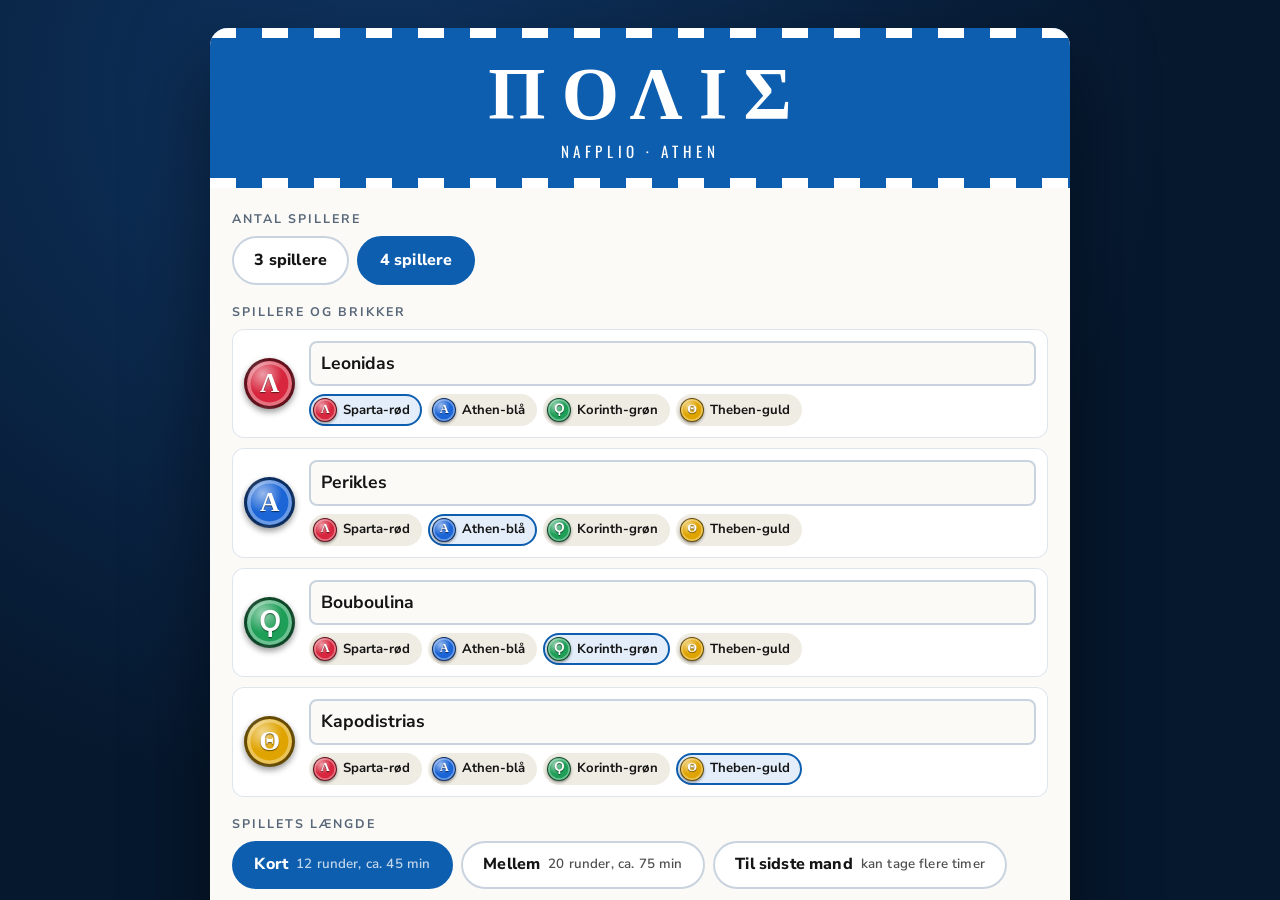
==== commit 89284ca9: "Polis 2.0: Nafplio og Athen med telefoner som controllere Brættet vises på computeren, og hver spill" ====
--- a/index.html
+++ b/index.html
@@ -4,1699 +4,77 @@
 <meta charset="utf-8">
 <meta name="viewport" content="width=device-width, initial-scale=1, viewport-fit=cover">
 <title>Polis Brætspil</title>
-<style>
-/* Layout: marmorbræt på havblå bund til venstre, mørk sidebjælke med terrakotta-accenter til højre; stakkes lodret på smalle skærme. */
-:root{
-  --sea:#0f2c40;        /* sidebaggrund: Ægæerhavet om natten */
-  --sea-2:#173b54;      /* paneler */
-  --sea-3:#22506f;      /* kanter og hover */
-  --marble:#f5f1e8;     /* felter */
-  --marble-2:#e7e0d1;   /* marmorårer og skygger */
-  --ink:#1f1a16;        /* sortfigur-glasur */
-  --clay:#c15a2a;       /* rødfigur-terrakotta */
-  --clay-2:#a8471c;
-  --gold:#d4a72c;
-  --foam:#e9f1f6;       /* lys tekst på havbund */
-  --muted:#9fb6c6;
-  --good:#3f9b5f;
-  --bad:#c0392b;
-  --font-display:"Palatino Linotype","Book Antiqua",Palatino,"URW Palladio L","P052",Georgia,serif;
-  --font-body:"Gill Sans","Gill Sans MT","Seravek","Trebuchet MS",Calibri,"Segoe UI",sans-serif;
-  --radius:6px;
-  color-scheme:dark;
-}
-*{box-sizing:border-box}
-[hidden]{display:none!important}
-html,body{height:100%;margin:0}
-body{
-  background:var(--sea);
-  background-image:radial-gradient(ellipse at 30% 20%,#1a4766 0%,var(--sea) 60%);
-  color:var(--foam);font-family:var(--font-body);font-size:15px;line-height:1.45;
-}
-button{font-family:inherit;cursor:pointer}
-button:focus-visible,input:focus-visible,select:focus-visible{outline:3px solid var(--gold);outline-offset:2px}
-.num{font-variant-numeric:tabular-nums}
+<meta name="description" content="Familiebrætspil om Nafplio og Athen. Brættet vises på en stor skærm, og hver spiller styrer sin tur fra sin egen telefon.">
+<link rel="preconnect" href="https://fonts.googleapis.com">
+<link rel="preconnect" href="https://fonts.gstatic.com" crossorigin>
+<link rel="stylesheet" href="https://fonts.googleapis.com/css2?family=Cinzel:wght@700;900&family=Nunito+Sans:wght@400;700;800&family=Oswald:wght@500;600;700&display=swap">
+<link rel="stylesheet" href="css/common.css">
+<link rel="stylesheet" href="css/host.css">
+</head>
+<body class="host">
 
-/* ---------- Hovedlayout ---------- */
-#app{display:grid;grid-template-columns:minmax(0,1fr) 370px;gap:16px;height:100%;padding:16px}
-#boardWrap{min-width:0;min-height:0;display:flex;align-items:flex-start;justify-content:center}
-#sidebar{min-width:0;min-height:0;display:flex;flex-direction:column;gap:12px;overflow:auto}
+<!-- Opsætning -->
+<section id="setup" class="screen" hidden></section>
 
-/* ---------- Brættet ---------- */
-#board{
-  position:relative;display:grid;
-  grid-template-columns:1.45fr repeat(7,1fr) 1.45fr;
-  grid-template-rows:1.45fr repeat(7,1fr) 1.45fr;
-  background:var(--ink);border:.35em solid var(--ink);
-  box-shadow:0 18px 50px rgba(0,0,0,.45);
-  font-size:10px;max-width:100%;
-}
-.space{
-  position:relative;overflow:hidden;display:flex;min-width:0;min-height:0;
-  background:linear-gradient(135deg,var(--marble) 0%,#fbf8f2 45%,var(--marble-2) 100%);
-  border:1px solid #b9b0a0;color:var(--ink);cursor:pointer;
-  transition:filter .15s;
-}
-.space:hover{filter:brightness(1.06) saturate(1.1)}
-.space.bottom{flex-direction:column}
-.space.top{flex-direction:column-reverse}
-.space.left{flex-direction:row-reverse}
-.space.right{flex-direction:row}
-.band{flex:0 0 23%;display:flex;align-items:center;justify-content:center;gap:.15em;border-color:var(--ink);border-style:solid;border-width:0}
-.bottom .band{border-bottom-width:1px}
-.top .band{border-top-width:1px}
-.left .band{border-left-width:1px;flex-direction:column}
-.right .band{border-right-width:1px;flex-direction:column}
-.sp-body{flex:1;min-width:0;min-height:0;display:flex;flex-direction:column;align-items:center;justify-content:space-between;padding:.35em .25em;text-align:center}
-.sp-name{font-family:var(--font-display);font-weight:700;font-size:1.05em;line-height:1.08;overflow-wrap:anywhere;hyphens:auto}
-.sp-price{font-size:.9em;font-weight:600;color:#4a4036}
-.sp-icon{display:flex;align-items:center;justify-content:center;color:var(--ink)}
-.sp-icon svg{width:2.7em;height:2.7em}
-.left .sp-icon svg,.right .sp-icon svg{width:2.3em;height:2.3em}
-.owner-strip{position:absolute;pointer-events:none}
-.bottom .owner-strip{left:0;right:0;bottom:0;height:.5em}
-.top .owner-strip{left:0;right:0;top:0;height:.5em}
-.left .owner-strip{top:0;bottom:0;left:0;width:.5em}
-.right .owner-strip{top:0;bottom:0;right:0;width:.5em}
-.space.mortgaged .sp-body{opacity:.4}
-.space.mortgaged::after{
-  content:"PANTSAT";position:absolute;left:50%;top:55%;transform:translate(-50%,-50%) rotate(-28deg);
-  font-family:var(--font-display);font-weight:700;font-size:.85em;letter-spacing:.08em;color:var(--bad);
-  border:2px solid var(--bad);padding:0 .25em;background:rgba(255,255,255,.75);pointer-events:none
-}
-.altar{width:.85em;height:.85em;background:var(--marble);border:1.5px solid var(--ink);border-radius:1px}
-.temple{width:2.1em;height:1.5em;display:block}
-.space.special .sp-body{justify-content:center;gap:.25em}
-.space.special .sp-name{font-size:.92em}
+<!-- Lobby: spillerne scanner QR-koden -->
+<section id="lobby" class="screen" hidden></section>
 
-/* Hjørner */
-.corner{cursor:pointer}
-.corner .sp-body{justify-content:center;gap:.3em;padding:.5em}
-.corner .sp-name{font-size:1.05em;letter-spacing:.02em}
-.corner .sp-sub{font-size:.88em;line-height:1.15;color:#4a4036}
-.corner .sp-icon svg{width:3.6em;height:3.6em}
-.c-start{background:linear-gradient(135deg,#f7e7b8,#efd38a)}
-.c-truce{background:linear-gradient(135deg,#e5efd9,#cbdcb4)}
-.c-ostra{background:linear-gradient(135deg,#f3d9c9,#e6b79c)}
-.c-exile{background:linear-gradient(135deg,var(--marble),var(--marble-2));display:block}
-.c-exile .visit{position:absolute;left:.5em;bottom:.4em;right:.4em;font-size:.95em;font-weight:600;color:#4a4036;text-align:left}
-.exile-box{
-  position:absolute;right:0;top:0;width:66%;height:66%;
-  background:repeating-linear-gradient(90deg,#3b3129 0 .22em,transparent .22em 1.1em),#c9b9a0;
-  border-left:2px solid var(--ink);border-bottom:2px solid var(--ink);
-  display:flex;align-items:flex-start;justify-content:center;padding-top:.3em
-}
-.exile-box span{background:var(--ink);color:var(--marble);font-family:var(--font-display);font-weight:700;font-size:.8em;letter-spacing:.1em;padding:.05em .4em}
-
-/* Midterfeltet: rødfigur-vase */
-#center{
-  grid-area:2/2/9/9;position:relative;display:flex;flex-direction:column;align-items:center;justify-content:center;gap:1.2em;
-  background:radial-gradient(circle at 50% 42%,#d36d39 0%,var(--clay) 45%,var(--clay-2) 100%);
-  border:1px solid var(--ink);color:var(--ink);padding:1.5em
-}
-.meander{
-  position:absolute;left:1em;right:1em;height:1.7em;pointer-events:none;
-  background:url("data:image/svg+xml,%3Csvg xmlns='http://www.w3.org/2000/svg' viewBox='0 0 20 20'%3E%3Cpath d='M0 18.5H18.5V1.5H3.5V14.5H14.5V5.5H7.5V10.5H11' fill='none' stroke='%231f1a16' stroke-width='2.2'/%3E%3C/svg%3E") repeat-x;
-  background-size:auto 100%
-}
-.meander.top{top:1em}
-.meander.bot{bottom:1em;transform:scaleY(-1)}
-.title-gr{font-family:var(--font-display);font-size:5.2em;letter-spacing:.18em;line-height:1;font-weight:700;color:var(--ink);text-shadow:0 2px 0 rgba(255,220,180,.25);margin-right:-.18em}
-.title-sub{font-family:var(--font-display);font-size:1.25em;letter-spacing:.32em;text-transform:uppercase;margin-top:-.4em;font-weight:700}
-.tagline{font-size:1.05em;font-style:italic;max-width:30em;text-align:center;font-family:var(--font-display)}
-.decks{display:flex;gap:2.4em}
-.deck{
-  width:9.5em;height:6.2em;border-radius:.5em;border:2px solid var(--ink);display:flex;flex-direction:column;align-items:center;justify-content:center;gap:.2em;
-  font-family:var(--font-display);font-weight:700;font-size:1em;text-align:center;line-height:1.1;padding:.4em;
-  box-shadow:.25em .25em 0 var(--ink),.5em .5em 0 rgba(31,26,22,.5);transform:rotate(-4deg)
-}
-.deck svg{width:2.2em;height:2.2em}
-.deck.oracle{background:#1f1a16;color:var(--gold)}
-.deck.gunst{background:var(--marble);color:var(--ink);transform:rotate(4deg)}
-.dice-area{display:flex;align-items:center;gap:1em}
-.die{
-  width:4em;height:4em;background:var(--marble);border:2px solid var(--ink);border-radius:.7em;
-  display:grid;grid-template-columns:repeat(3,1fr);grid-template-rows:repeat(3,1fr);padding:.45em;gap:.1em;
-  box-shadow:0 .3em 0 var(--ink)
-}
-.pip{width:.75em;height:.75em;border-radius:50%;background:var(--ink);align-self:center;justify-self:center;visibility:hidden}
-.pip.on{visibility:visible}
-.die.rolling{animation:shake .12s linear infinite}
-@keyframes shake{0%{transform:rotate(0) translateY(0)}25%{transform:rotate(14deg) translateY(-.3em)}50%{transform:rotate(-10deg) translateY(.1em)}75%{transform:rotate(8deg) translateY(-.2em)}100%{transform:rotate(0)}}
-.dice-sum{font-family:var(--font-display);font-size:1.5em;font-weight:700;min-width:3.5em;text-align:center}
-
-/* Brikker */
-#tokens{position:absolute;inset:0;pointer-events:none}
-.token{position:absolute;width:2.5em;height:2.5em;transform:translate(-50%,-50%);transition:left .17s ease,top .17s ease;z-index:5}
-.token .tk{
-  width:100%;height:100%;border-radius:50%;border:.18em solid var(--ink);display:flex;align-items:center;justify-content:center;
-  font-family:var(--font-display);font-weight:700;font-size:1.25em;color:#fff;text-shadow:0 1px 1px rgba(0,0,0,.6);
-  box-shadow:0 .2em .35em rgba(0,0,0,.45)
-}
-.token .tk{font-size:1em}
-.token .tk span{font-size:1.3em;line-height:1}
-.token.active{z-index:6}
-.token.active .tk{animation:glow 1.4s ease-in-out infinite}
-.token.hop .tk{animation:hop .17s ease-out}
-@keyframes hop{0%{transform:translateY(0) scale(1)}50%{transform:translateY(-.6em) scale(1.12)}100%{transform:translateY(0) scale(1)}}
-@keyframes glow{0%,100%{box-shadow:0 0 0 .15em var(--gold),0 .2em .35em rgba(0,0,0,.45)}50%{box-shadow:0 0 0 .45em rgba(212,167,44,.35),0 .2em .35em rgba(0,0,0,.45)}}
-
-/* ---------- Sidebjælke ---------- */
-.panel{background:var(--sea-2);border:1px solid var(--sea-3);border-radius:var(--radius);padding:12px 14px}
-.brand{display:flex;align-items:baseline;justify-content:space-between;gap:8px}
-.brand h1{margin:0;font-family:var(--font-display);font-size:1.55rem;letter-spacing:.12em}
-.brand small{color:var(--muted);font-size:.8rem}
-.link-btn{background:none;border:1px solid var(--sea-3);color:var(--foam);border-radius:4px;padding:3px 9px;font-size:.8rem}
-.link-btn:hover{background:var(--sea-3)}
-#turnPanel{border-left:6px solid var(--gold)}
-.turn-label{font-size:.72rem;text-transform:uppercase;letter-spacing:.14em;color:var(--muted)}
-.turn-name{display:flex;align-items:center;gap:10px;font-family:var(--font-display);font-size:1.45rem;font-weight:700;margin:2px 0 8px}
-.mini-token{width:1.6em;height:1.6em;border-radius:50%;border:2px solid var(--ink);display:inline-flex;align-items:center;justify-content:center;color:#fff;font-family:var(--font-display);font-weight:700;font-size:.85rem;flex:0 0 auto;text-shadow:0 1px 1px rgba(0,0,0,.6)}
-.stats{display:grid;grid-template-columns:repeat(3,1fr);gap:8px}
-.stat{background:rgba(0,0,0,.18);border-radius:4px;padding:6px 8px}
-.stat b{display:block;font-size:1.25rem;font-family:var(--font-display)}
-.stat span{font-size:.72rem;color:var(--muted);text-transform:uppercase;letter-spacing:.08em}
-.status-line{margin-top:8px;font-size:.85rem;color:var(--gold);min-height:1.2em}
-.actions{display:grid;grid-template-columns:1fr 1fr;gap:8px}
-.btn{border:2px solid var(--ink);border-radius:5px;padding:10px 12px;font-weight:700;font-size:.98rem;background:var(--marble);color:var(--ink);box-shadow:0 3px 0 var(--ink);transition:transform .05s}
-.btn:hover:not(:disabled){filter:brightness(1.07)}
-.btn:active:not(:disabled){transform:translateY(2px);box-shadow:0 1px 0 var(--ink)}
-.btn:disabled{opacity:.42;cursor:not-allowed}
-.btn.primary{background:var(--clay);color:#fff8ef}
-.btn.gold{background:var(--gold);color:var(--ink)}
-.btn.danger{background:var(--bad);color:#fff}
-.btn.wide{grid-column:1/-1}
-.btn.small{padding:5px 9px;font-size:.82rem;box-shadow:0 2px 0 var(--ink)}
-.section-title{font-size:.72rem;text-transform:uppercase;letter-spacing:.14em;color:var(--muted);margin:0 0 6px}
-.players-list{display:flex;flex-direction:column;gap:6px}
-.p-row{display:grid;grid-template-columns:auto 1fr auto;align-items:center;gap:8px;padding:5px 8px;border-radius:4px;background:rgba(0,0,0,.15);border:1px solid transparent}
-.p-row.current{border-color:var(--gold);background:rgba(212,167,44,.12)}
-.p-row.out{opacity:.45;text-decoration:line-through}
-.p-row .p-meta{font-size:.75rem;color:var(--muted)}
-.p-row .p-money{font-weight:700;font-family:var(--font-display);font-size:1.05rem}
-.prop-chips{display:flex;flex-wrap:wrap;gap:5px}
-.chip{display:inline-flex;align-items:center;gap:5px;border-radius:3px;padding:2px 7px 2px 3px;font-size:.78rem;background:var(--marble);color:var(--ink);border:1px solid var(--ink);cursor:pointer}
-.chip i{width:.8em;height:1.1em;display:inline-block;border-radius:2px}
-.chip.mort{opacity:.5;text-decoration:line-through}
-.empty{color:var(--muted);font-size:.85rem;font-style:italic}
-#logPanel{flex:1 1 180px;min-height:160px;display:flex;flex-direction:column}
-#log{flex:1;overflow:auto;font-size:.84rem;display:flex;flex-direction:column;gap:3px;padding-right:4px}
-.log-entry{padding:3px 6px;border-left:3px solid var(--sea-3);background:rgba(0,0,0,.12)}
-.log-entry.sys{color:var(--muted);font-style:italic}
-
-/* ---------- Modaler ---------- */
-#modalOverlay{position:fixed;inset:0;background:rgba(6,18,28,.72);display:flex;align-items:center;justify-content:center;padding:16px;z-index:50}
-.modal{
-  width:min(540px,100%);max-height:calc(100vh - 32px);overflow:auto;background:var(--marble);color:var(--ink);
-  border:3px solid var(--ink);border-radius:8px;box-shadow:0 25px 60px rgba(0,0,0,.55);animation:pop .22s ease-out
-}
-@keyframes pop{from{transform:scale(.92) translateY(10px);opacity:0}to{transform:none;opacity:1}}
-.modal-head{padding:14px 18px;background:var(--ink);color:var(--marble);display:flex;align-items:center;gap:12px}
-.modal-head h2{margin:0;font-family:var(--font-display);font-size:1.35rem;line-height:1.15;text-wrap:balance}
-.modal-head .kicker{display:block;font-size:.7rem;letter-spacing:.16em;text-transform:uppercase;opacity:.8;font-family:var(--font-body);font-weight:600}
-.modal-head svg{width:40px;height:40px;flex:0 0 auto}
-.modal-body{padding:16px 18px;display:flex;flex-direction:column;gap:12px}
-.modal-body p{margin:0}
-.modal-foot{padding:12px 18px 16px;display:flex;flex-wrap:wrap;gap:8px;justify-content:flex-end;border-top:1px solid var(--marble-2)}
-.fact{background:#fff;border:1px solid var(--marble-2);border-left:4px solid var(--clay);padding:10px 12px;font-family:var(--font-display);font-size:1rem;line-height:1.5}
-.fact .lbl{display:block;font-family:var(--font-body);font-size:.68rem;letter-spacing:.14em;text-transform:uppercase;color:var(--clay-2);font-weight:700;margin-bottom:3px}
-.effect{font-weight:700;font-size:1.05rem;padding:8px 12px;border-radius:4px;background:var(--marble-2)}
-.effect.plus{background:#dcefe2;color:#1d5a32}
-.effect.minus{background:#f6dcd6;color:#7a1f14}
-.rent-table{width:100%;border-collapse:collapse;font-size:.92rem}
-.rent-table td{padding:4px 6px;border-bottom:1px dotted #b9b0a0}
-.rent-table td:last-child{text-align:right;font-weight:700;font-variant-numeric:tabular-nums}
-.rent-table tr.hl td{background:#f7e7b8}
-.deed-foot{font-size:.85rem;color:#4a4036;display:flex;flex-wrap:wrap;gap:4px 14px}
-.owner-line{font-size:.9rem;display:flex;align-items:center;gap:8px}
-.card-oracle .modal-head{background:var(--ink);color:var(--gold)}
-.card-gunst .modal-head{background:#e9dcb4;color:var(--ink);border-bottom:2px solid var(--ink)}
-.card-text{font-family:var(--font-display);font-size:1.12rem;line-height:1.5}
-.quiz-opts{display:grid;grid-template-columns:1fr 1fr;gap:8px}
-.quiz-opts .btn{text-align:left;font-weight:600}
-.warn{background:#f6dcd6;border:1px solid var(--bad);color:#7a1f14;padding:10px 12px;border-radius:4px}
-
-/* Ejendomsadministration */
-.mg-head{display:flex;justify-content:space-between;gap:10px;flex-wrap:wrap;font-weight:700}
-.mg-list{display:flex;flex-direction:column;gap:6px}
-.mg-row{display:grid;grid-template-columns:8px minmax(0,1fr) auto;gap:10px;align-items:center;padding:6px 8px;background:#fff;border:1px solid var(--marble-2);border-radius:4px}
-.mg-row .bar{width:8px;height:100%;min-height:34px;border-radius:2px}
-.mg-row .nm{font-weight:700;font-family:var(--font-display)}
-.mg-row .info{font-size:.78rem;color:#4a4036}
-.mg-row .acts{display:flex;flex-wrap:wrap;gap:5px;justify-content:flex-end}
-
-/* ---------- Opsætning ---------- */
-#setup{position:fixed;inset:0;z-index:40;overflow:auto;display:flex;align-items:flex-start;justify-content:center;padding:24px 16px;background:radial-gradient(ellipse at 50% 0%,#1d5376 0%,var(--sea) 65%)}
-.setup-card{width:min(720px,100%);background:var(--marble);color:var(--ink);border:3px solid var(--ink);border-radius:10px;overflow:hidden;box-shadow:0 30px 70px rgba(0,0,0,.5)}
-.setup-hero{background:var(--clay);padding:26px 22px 20px;text-align:center;position:relative;border-bottom:3px solid var(--ink)}
-.setup-hero .meander{left:12px;right:12px;height:16px}
-.setup-hero .meander.top{top:10px}
-.setup-hero .meander.bot{bottom:10px}
-.setup-hero h1{margin:14px 0 0;font-family:var(--font-display);font-size:clamp(2.6rem,9vw,4.2rem);letter-spacing:.2em;line-height:1;margin-right:-.2em}
-.setup-hero p{margin:6px 0 16px;font-family:var(--font-display);font-style:italic;font-size:1.05rem}
-.setup-body{padding:20px 22px;display:flex;flex-direction:column;gap:16px}
-.count-pick{display:flex;gap:8px;align-items:center;flex-wrap:wrap}
-.count-pick .btn{min-width:110px}
-.count-pick .btn.sel{background:var(--ink);color:var(--gold)}
-.setup-rows{display:flex;flex-direction:column;gap:10px}
-.setup-row{display:grid;grid-template-columns:auto minmax(0,1fr);gap:12px;align-items:center;padding:10px;border:1px solid var(--marble-2);border-radius:6px;background:#fff}
-.setup-row label{font-size:.72rem;letter-spacing:.12em;text-transform:uppercase;color:#6b5f52;font-weight:700}
-.setup-row input{width:100%;font:inherit;font-size:1.05rem;padding:7px 9px;border:2px solid var(--ink);border-radius:4px;background:var(--marble);color:var(--ink)}
-.tok-pick{display:flex;gap:6px;flex-wrap:wrap;margin-top:6px}
-.tok-opt{border:2px solid transparent;border-radius:20px;padding:2px 9px 2px 2px;display:flex;align-items:center;gap:6px;background:var(--marble);font-size:.82rem;color:var(--ink)}
-.tok-opt.sel{border-color:var(--ink);background:#f7e7b8;font-weight:700}
-.big-token{width:52px;height:52px;border-radius:50%;border:3px solid var(--ink);display:flex;align-items:center;justify-content:center;color:#fff;font-family:var(--font-display);font-weight:700;font-size:1.7rem;text-shadow:0 1px 2px rgba(0,0,0,.6)}
-.rules{font-size:.92rem;background:#fff;border:1px solid var(--marble-2);border-radius:6px;padding:4px 14px}
-.rules summary{cursor:pointer;font-weight:700;padding:8px 0}
-.rules ul{margin:0 0 10px;padding-left:20px}
-.rules li{margin:3px 0}
-
-/* ---------- Smalle skærme ---------- */
-@media (max-width:1000px){
-  #app{grid-template-columns:minmax(0,1fr);height:auto;padding:16px}
-  html,body{height:auto}
-  #sidebar{overflow:visible}
-  #logPanel{max-height:260px}
-}
-@media (max-width:560px){
-  .actions{grid-template-columns:1fr}
-  .quiz-opts{grid-template-columns:1fr}
-  .stats{grid-template-columns:repeat(3,minmax(0,1fr))}
-  .modal-head h2{font-size:1.15rem}
-}
-@media (prefers-reduced-motion:reduce){
-  .token{transition:none}
-  .token.active .tk,.token.hop .tk,.die.rolling,.modal{animation:none}
-}
-</style>
-</head>
-<body>
-<div id="app">
+<!-- Selve spillet -->
+<div id="game" hidden>
   <main id="boardWrap" aria-label="Spillebræt">
     <div id="board">
       <div id="center">
-        <div class="meander top"></div>
-        <div class="meander bot"></div>
-        <div style="text-align:center">
-          <div class="title-gr">ΠΟΛΙΣ</div>
-          <div class="title-sub">Polis</div>
-        </div>
-        <div class="tagline">Handel, helligdomme og heltegerninger i det antikke Grækenland</div>
-        <div class="decks">
-          <div class="deck oracle" id="deckOracle"></div>
-          <div class="deck gunst" id="deckGunst"></div>
-        </div>
-        <div class="dice-area" aria-live="polite">
-          <div class="die" id="die1"></div>
-          <div class="die" id="die2"></div>
-          <div class="dice-sum num" id="diceSum">&nbsp;</div>
-        </div>
+        <div class="pile oracle"><i style="background-image:url(img/sm/pythia.jpg)"></i><span>Oraklets<br>Spådomme</span></div>
+        <div class="pile gunst"><i style="background-image:url(img/sm/olympiere.jpg)"></i><span>Gudernes<br>Gunst</span></div>
+        <div class="banner"><b>ΠΟΛΙΣ</b><small>Nafplio · Athen</small></div>
+        <div id="centerDice"></div>
+        <div id="diceInfo" class="num"></div>
+        <div id="spot" hidden></div>
       </div>
       <div id="tokens"></div>
     </div>
   </main>
 
-  <aside id="sidebar">
-    <div class="panel brand">
-      <h1>ΠΟΛΙΣ</h1>
-      <small id="roundInfo">Runde 1</small>
-      <span style="display:flex;gap:6px">
-        <button class="link-btn" id="rulesBtn" type="button">Regler</button>
-        <button class="link-btn" id="newGameBtn" type="button">Nyt spil</button>
-      </span>
+  <aside id="panel">
+    <div class="pbox phead">
+      <span class="logo">ΠΟΛΙΣ</span>
+      <span class="label" id="roundInfo">Runde 1</span>
+      <button class="chip-code" id="codeBtn" type="button" title="Vis QR-koden igen">Kode</button>
     </div>
-
-    <section class="panel" id="turnPanel" aria-live="polite">
-      <div class="turn-label">Det er din tur</div>
-      <div class="turn-name" id="turnName"></div>
-      <div class="stats">
-        <div class="stat"><b class="num" id="statMoney">0 ₯</b><span>Drachmer</span></div>
-        <div class="stat"><b class="num" id="statProps">0</b><span>Ejendomme</span></div>
-        <div class="stat"><b class="num" id="statWorth">0 ₯</b><span>Formue</span></div>
-      </div>
-      <div class="status-line" id="statusLine"></div>
+    <section class="pbox" id="turnBox" aria-live="polite">
+      <div class="label">Det er turen til</div>
+      <div class="turn-who" id="turnWho"></div>
+      <div class="prompt-title" id="promptTitle"></div>
+      <div class="prompt-opts" id="promptOpts"></div>
+      <div class="prompt-note" id="promptNote"></div>
     </section>
-
-    <section class="panel">
-      <div class="actions">
-        <button class="btn primary wide" id="rollBtn" type="button">Kast terningerne</button>
-        <button class="btn" id="manageBtn" type="button">Ejendomme og byggeri</button>
-        <button class="btn gold" id="endBtn" type="button">Afslut tur</button>
-      </div>
+    <section class="pbox">
+      <div class="label" style="margin-bottom:8px">Spillerne</div>
+      <div id="playersBox"></div>
     </section>
-
-    <section class="panel">
-      <h3 class="section-title">Dine ejendomme</h3>
-      <div class="prop-chips" id="propChips"></div>
+    <section class="pbox">
+      <div class="label" style="margin-bottom:8px">Seneste nyt</div>
+      <div id="feed"></div>
     </section>
-
-    <section class="panel">
-      <h3 class="section-title">Spillerne</h3>
-      <div class="players-list" id="playersList"></div>
-    </section>
-
-    <section class="panel" id="logPanel">
-      <h3 class="section-title">Krønike</h3>
-      <div id="log" aria-live="polite"></div>
-    </section>
+    <div class="pfoot">
+      <button class="btn small ghost" id="manageBtn" type="button" hidden>Ejendomme (skærm)</button>
+      <button class="btn small ghost" id="controlBtn" type="button">Styr fra skærmen: fra</button>
+      <button class="btn small ghost" id="rulesBtn" type="button">Regler</button>
+      <button class="btn small ghost" id="newBtn" type="button">Nyt spil</button>
+      <a class="btn small ghost" href="kreditering.html" target="_blank" rel="noopener">Billedkreditering</a>
+    </div>
   </aside>
 </div>
 
-<div id="setup"></div>
-<div id="modalOverlay" hidden></div>
+<div id="modal" hidden></div>
+<div class="toasts" id="toasts"></div>
 
-<script>
-"use strict";
-/* =====================================================================
-   SPILDATA
-   ===================================================================== */
-const START_MONEY = 1500;
-const PASS_START = 200;
-const EXILE_FEE = 50;
-const EXILE_POS = 8;
-const BOARD_SIZE = 32;
-const PORT_RENT = [25, 50, 100, 200];
-const QUIZ_REWARD = 100;
-
-const GROUPS = {
-  bronze: { name: "Bronzealderen",        color: "#8a5a2b", build: 50 },
-  philo:  { name: "Filosofiens skoler",   color: "#6fc1e0", build: 50 },
-  sacred: { name: "Helligdomme",          color: "#9b3b86", build: 100 },
-  battle: { name: "Slagmarker",           color: "#e07b2a", build: 100 },
-  city:   { name: "Bystater",             color: "#c0392b", build: 150 },
-  games:  { name: "De Panhellenske Lege", color: "#e6bc2f", build: 150 },
-  acro:   { name: "Akropolis",            color: "#1f4e8c", build: 200 },
-  port:   { name: "Havne og handelsveje", color: "#3b3129", build: 0 }
-};
-
-const TOKENS = [
-  { id: "sparta",  label: "Sparta-rød",   color: "#c0392b", letter: "Λ", city: "Sparta",  defName: "Leonidas" },
-  { id: "athen",   label: "Athen-blå",    color: "#2e6fd1", letter: "Α", city: "Athen",   defName: "Perikles" },
-  { id: "korinth", label: "Korinth-grøn", color: "#2e9e5b", letter: "Ϙ", city: "Korinth", defName: "Periandros" },
-  { id: "theben",  label: "Theben-guld",  color: "#d4a017", letter: "Θ", city: "Theben",  defName: "Epaminondas" }
-];
-
-/* type: start | prop | port | oracle | gunst | tax | exile | truce | ostra
-   rent: [grundleje, 1 alter, 2 altre, 3 altre, 4 altre, tempel] */
-const SPACES = [
-  { type: "start", name: "Start ved Agoraen",
-    fact: "Agoraen var Athens torv og hjerte, hvor borgerne handlede, diskuterede politik og lyttede til filosoffer som Sokrates. Her stod også rådhuset Bouleuterion og søjlehallerne, stoaerne, der gav skygge til handel og samtale." },
-  { type: "prop", group: "bronze", name: "Knossos", price: 60, rent: [2, 10, 30, 90, 160, 250],
-    fact: "Paladset i Knossos på Kreta var centrum for den minoiske civilisation, og de første paladsbygninger blev opført omkring 1900 f.Kr. Arkæologen Arthur Evans udgravede stedet fra år 1900, og de mange gange kan have inspireret myten om Minotauros' labyrint." },
-  { type: "oracle", name: "Oraklets Spådomme" },
-  { type: "prop", group: "bronze", name: "Mykene", price: 60, rent: [4, 20, 60, 180, 320, 450],
-    fact: "Mykene var den mægtigste by i Grækenlands sene bronzealder og har lagt navn til hele den mykenske kultur. Byen er berømt for Løveporten og for Heinrich Schliemanns udgravning i 1876, hvor han fandt den guldmaske, han kaldte Agamemnons." },
-  { type: "tax", name: "Krigsskat (Eisphora)", amount: 100,
-    fact: "I Athen kunne folkeforsamlingen opkræve eisphora, en ekstraordinær formueskat på de rigeste borgere i krigstid. Thukydid beretter, at skatten blev opkrævet under Den Peloponnesiske Krig i 428 f.Kr." },
-  { type: "port", group: "port", name: "Piræus", price: 200,
-    fact: "Themistokles lod fra 493 f.Kr. Piræus befæste og udbygge til Athens krigs- og handelshavn. Fra midten af 400-tallet f.Kr. forbandt De Lange Mure havnen med Athen, så byen kunne forsynes ad søvejen under en belejring." },
-  { type: "prop", group: "philo", name: "Akademiet", price: 100, rent: [6, 30, 90, 270, 400, 550],
-    fact: "Platon grundlagde omkring 387 f.Kr. sin filosofiskole i en lund uden for Athen, som var helliget helten Akademos. Skolen virkede i århundreder, og ordet akademi stammer direkte herfra." },
-  { type: "prop", group: "philo", name: "Lykeion", price: 120, rent: [8, 40, 100, 300, 450, 600],
-    fact: "Aristoteles åbnede i 335 f.Kr. sin skole i Lykeion, et gymnasion ved Apollon Lykeios' helligdom i Athen. Hans elever blev kaldt peripatetikere efter de overdækkede gange, peripatoi, hvor de ifølge traditionen diskuterede, mens de gik." },
-  { type: "exile", name: "Bortvist i Eksil",
-    fact: "Landsforvisning var en almindelig straf i de græske bystater, og mange berømte mænd endte deres dage i eksil. Historikeren Thukydid blev selv forvist fra Athen i 20 år efter et militært nederlag ved Amfipolis i 424 f.Kr." },
-  { type: "prop", group: "sacred", name: "Dodona", price: 140, rent: [10, 50, 150, 450, 625, 750],
-    fact: "Dodona i Epirus regnes for Grækenlands ældste orakel og nævnes allerede hos Homer. Præsterne tolkede Zeus' vilje ud fra raslen i bladene på et helligt egetræ." },
-  { type: "gunst", name: "Gudernes Gunst" },
-  { type: "prop", group: "sacred", name: "Epidauros", price: 140, rent: [10, 50, 150, 450, 625, 750],
-    fact: "Epidauros var helligdom for lægeguden Asklepios, hvor syge sov i templets hal i håb om at blive helbredt gennem drømme. Stedets teater fra slutningen af 300-tallet f.Kr. har så god akustik, at en hvisken fra scenen kan høres på de øverste rækker." },
-  { type: "prop", group: "sacred", name: "Eleusis", price: 160, rent: [12, 60, 180, 500, 700, 900],
-    fact: "I Eleusis fejrede man De Eleusinske Mysterier til ære for gudinderne Demeter og Persefone. De indviede måtte under trussel om dødsstraf aldrig afsløre ritualerne, og derfor kender vi stadig ikke de præcise hemmeligheder." },
-  { type: "port", group: "port", name: "Diolkos", price: 200,
-    fact: "Diolkos var en brolagt vej over landtangen ved Korinth, hvor skibe og gods blev trukket på vogne mellem Den Korinthiske og Den Saroniske Bugt. Vejen blev anlagt omkring 600 f.Kr. og sparede søfolk for den farlige sejlads rundt om Peloponnes." },
-  { type: "prop", group: "battle", name: "Marathon", price: 180, rent: [14, 70, 200, 550, 750, 950],
-    fact: "Ved Marathon besejrede omkring 10.000 athenere og 1.000 plataiere en langt større persisk hær i 490 f.Kr. Legenden om budbringeren, der løb til Athen med sejrsbudskabet, inspirerede maratonløbet ved De Olympiske Lege i 1896." },
-  { type: "prop", group: "battle", name: "Thermopylerne", price: 180, rent: [14, 70, 200, 550, 750, 950],
-    fact: "I 480 f.Kr. forsvarede kong Leonidas med 300 spartanere og flere tusinde andre grækere det smalle pas ved Thermopylerne mod Xerxes' hær i tre dage. Grækerne blev omgået ad en bjergsti, men nederlaget blev et udødeligt symbol på mod og offervilje." },
-  { type: "truce", name: "Den Olympiske Våbenhvile",
-    fact: "Under De Olympiske Lege blev der udråbt ekecheiria, en hellig våbenhvile, så atleter og tilskuere kunne rejse sikkert til og fra Olympia. Her hviler du og bliver stillet en visdomsprøve: Svar rigtigt, og du modtager 100 ₯." },
-  { type: "prop", group: "battle", name: "Salamis", price: 200, rent: [16, 80, 220, 600, 800, 1000],
-    fact: "I søslaget ved Salamis i 480 f.Kr. lokkede Themistokles den persiske flåde ind i det snævre sund, hvor dens overtal ikke kunne udnyttes mod de græske triremer. Sejren reddede Grækenland fra persisk erobring og lagde grunden til Athens storhedstid." },
-  { type: "oracle", name: "Oraklets Spådomme" },
-  { type: "prop", group: "city", name: "Theben", price: 220, rent: [18, 90, 250, 700, 875, 1050],
-    fact: "Theben var Boiotiens vigtigste by og blev ifølge myten grundlagt af Kadmos, som også skulle have bragt alfabetet til Grækenland. Under Epaminondas knuste thebanerne Spartas hær ved Leuktra i 371 f.Kr. og blev en kort tid Grækenlands førende magt." },
-  { type: "prop", group: "city", name: "Korinth", price: 220, rent: [18, 90, 250, 700, 875, 1050],
-    fact: "Korinth kontrollerede landtangen mellem Peloponnes og det græske fastland og blev rig på handelen mellem to have. Byen var kendt for sin keramik og har givet navn til den korinthiske søjleorden med akantusblade." },
-  { type: "port", group: "port", name: "Rhodos' Havn", price: 200,
-    fact: "På Rhodos stod Kolossen, en omkring 33 meter høj bronzestatue af solguden Helios, som stod færdig omkring 280 f.Kr. Statuen var et af oldtidens syv vidundere, men styrtede sammen ved et jordskælv i 226 f.Kr., blot 54 år senere." },
-  { type: "prop", group: "city", name: "Sparta", price: 240, rent: [20, 100, 300, 750, 925, 1100],
-    fact: "Sparta var en militærstat, hvor drengene fra syvårsalderen blev opdraget i den hårde statsopdragelse agoge. Byen havde to konger på samme tid, og spartanerne var berømte for deres korte og præcise tale, som vi stadig kalder lakonisk." },
-  { type: "prop", group: "games", name: "Nemea", price: 260, rent: [22, 110, 330, 800, 975, 1150],
-    fact: "I Nemea afholdtes hvert andet år De Nemeiske Lege til ære for Zeus, et af de fire panhellenske stævner. Ifølge myten dræbte Herakles her den nemeiske løve som det første af sine tolv arbejder." },
-  { type: "ostra", name: "Ostrakisme",
-    fact: "Ved ostrakisme kunne athenerne én gang om året stemme en borger i eksil i ti år ved at ridse hans navn på potteskår, ostraka. Selv sejrherren fra Salamis, Themistokles, blev ostrakiseret omkring 471 f.Kr." },
-  { type: "prop", group: "games", name: "Delfi", price: 260, rent: [22, 110, 330, 800, 975, 1150],
-    fact: "Delfi blev regnet for verdens midtpunkt, markeret med stenen omphalos, og her gav præstinden Pythia orakelsvar på Apollons vegne. Hvert fjerde år holdtes også De Pythiske Lege, og bystater fra hele den græske verden søgte råd her, før de gik i krig eller grundlagde kolonier." },
-  { type: "prop", group: "games", name: "Olympia", price: 280, rent: [24, 120, 360, 850, 1025, 1200],
-    fact: "De Olympiske Lege blev ifølge traditionen afholdt første gang i 776 f.Kr. i Zeus' helligdom i Olympia. Sejrherrerne modtog kun en krans af olivengrene, men blev hyldet som helte i deres hjemby." },
-  { type: "gunst", name: "Gudernes Gunst" },
-  { type: "port", group: "port", name: "Delos' Havn", price: 200,
-    fact: "Den lille ø Delos var helliget Apollon og Artemis og husede fra 478 f.Kr. skatkammeret for Det Deliske Forbund. Efter at romerne gjorde øen til frihavn i 166 f.Kr., blev den et af Middelhavets største handelscentre." },
-  { type: "tax", name: "Trierarki", amount: 150,
-    fact: "Som trierark skulle en velhavende athener i et år udruste og ofte selv lede et krigsskib, en trireme med tre rækker årer. Denne liturgi var en æresopgave, men den kunne koste en mindre formue." },
-  { type: "prop", group: "acro", name: "Erechtheion", price: 350, rent: [35, 175, 500, 1100, 1300, 1500],
-    fact: "Erechtheion blev bygget på Akropolis mellem 421 og 406 f.Kr. og er berømt for karyatidehallen, hvor seks kvindeskulpturer bærer taget i stedet for søjler. Ifølge myten ligger templet, hvor Athena og Poseidon kæmpede om at blive byens skytsguddom." },
-  { type: "prop", group: "acro", name: "Parthenon", price: 400, rent: [50, 200, 600, 1400, 1700, 2000],
-    fact: "Parthenon blev opført mellem 447 og 432 f.Kr. under Perikles som tempel for byens skytsgudinde Athena Parthenos. Arkitekterne Iktinos og Kallikrates tegnede templet, mens billedhuggeren Feidias ledede den berømte skulpturudsmykning." }
-];
-
-/* Kort. Effekttyper: money, moveTo, moveBy, exile, amnesty, payEach, collectEach, repairs, nearestPort */
-const ORACLE_CARDS = [
-  { text: "Som Alkibiades, der i 416 f.Kr. stillede med syv stridsvogne, sponsorerede du De Olympiske Lege. Pragten koster dyrt.",
-    effect: { type: "money", amount: -100 }, label: "Betal 100 ₯" },
-  { text: "Oraklet udtaler: \"Stol på træmurene!\" Ligesom Themistokles i 480 f.Kr. tolker du det som flåden og sætter kurs mod sundet.",
-    effect: { type: "moveTo", to: 17 }, label: "Ryk frem til Salamis" },
-  { text: "Kong Kroisos af Lydien fik at vide, at han ville ødelægge et stort rige, hvis han angreb Persien. Riget, der faldt, var hans eget.",
-    effect: { type: "money", amount: -150 }, label: "Betal 150 ₯ for din overmod" },
-  { text: "Athenerne har ridset dit navn på potteskår. Du er ostrakiseret og må forlade byen med det samme.",
-    effect: { type: "exile" }, label: "Gå direkte i eksil uden at passere Agoraen" },
-  { text: "Sokrates blev i 399 f.Kr. dømt for at fordærve ungdommen. Du får en bøde for at stille alt for mange spørgsmål på Agoraen.",
-    effect: { type: "money", amount: -50 }, label: "Betal 50 ₯" },
-  { text: "Pesten rammer Athen i 430 f.Kr. under Den Peloponnesiske Krig. Du flygter ud af byen.",
-    effect: { type: "moveBy", steps: -3 }, label: "Gå 3 felter tilbage" },
-  { text: "Et voldsomt jordskælv rammer Sparta som i 464 f.Kr. Dine helligdomme skal genopbygges.",
-    effect: { type: "repairs", altar: 25, temple: 100 }, label: "Betal 25 ₯ pr. alter og 100 ₯ pr. tempel" },
-  { text: "Pythia kalder dig til Apollons helligdom for at modtage et personligt orakelsvar.",
-    effect: { type: "moveTo", to: 25 }, label: "Ryk frem til Delfi" },
-  { text: "Efter De Tredive Tyranners fald i 403 f.Kr. vedtog Athen en almindelig amnesti. Også du bliver tilgivet.",
-    effect: { type: "amnesty" }, label: "Amnestikort: Behold kortet og forlad eksil gratis" },
-  { text: "Du er udpeget som korleder, choregos, ved Dionysosfesten og skal betale for teaterkoret.",
-    effect: { type: "payEach", amount: 50 }, label: "Betal 50 ₯ til hver medspiller" },
-  { text: "I 483 f.Kr. fandt athenerne en rig sølvåre i Laurions miner, og Themistokles fik sølvet brugt til 200 nye triremer. Også du gør et heldigt fund.",
-    effect: { type: "money", amount: 150 }, label: "Modtag 150 ₯" },
-  { text: "Pythia ser en lang rejse i din fremtid, der ender, hvor den begyndte.",
-    effect: { type: "moveTo", to: 0 }, label: "Ryk frem til Start ved Agoraen og modtag 200 ₯" },
-  { text: "Oraklet råder dig til at drive handel over havet, som da grækerne grundlagde kolonier fra Sortehavet til Spanien.",
-    effect: { type: "nearestPort" }, label: "Ryk frem til nærmeste havn" },
-  { text: "Ifølge en gammel fortælling læste Herodot, historieskrivningens fader, sit værk højt ved De Olympiske Lege. Du betaler for en plads på forreste række.",
-    effect: { type: "money", amount: -25 }, label: "Betal 25 ₯" }
-];
-
-const GUNST_CARDS = [
-  { text: "Athena, visdommens gudinde, skænker dig sin visdom og et godt øje for forretninger.",
-    effect: { type: "money", amount: 150 }, label: "Modtag 150 ₯" },
-  { text: "Hermes, handelens og de rejsendes gud, velsigner dine handler på Agoraen.",
-    effect: { type: "money", amount: 100 }, label: "Modtag 100 ₯" },
-  { text: "Du søger helbredelse hos Asklepios i Epidauros. Præsterne forventer en offergave.",
-    effect: { type: "money", amount: -50 }, label: "Betal 50 ₯" },
-  { text: "Du vinder dramakonkurrencen ved Dionysiafesten, ligesom Sofokles gjorde over 20 gange. Publikum hylder dig.",
-    effect: { type: "collectEach", amount: 25 }, label: "Modtag 25 ₯ fra hver medspiller" },
-  { text: "Poseidon sender medvind til din handelsflåde, og skibene når sikkert i havn med deres last.",
-    effect: { type: "money", amount: 100 }, label: "Modtag 100 ₯" },
-  { text: "Zeus er vred, og et lyn rammer dit kornlager.",
-    effect: { type: "money", amount: -100 }, label: "Betal 100 ₯" },
-  { text: "Demeter, kornets gudinde, skænker dine marker en rig høst.",
-    effect: { type: "money", amount: 75 }, label: "Modtag 75 ₯" },
-  { text: "Apollon forbarmer sig over dig og taler din sag for folkeforsamlingen.",
-    effect: { type: "amnesty" }, label: "Amnestikort: Behold kortet og forlad eksil gratis" },
-  { text: "Du vinder stadionløbet ved De Olympiske Lege ligesom Koroibos fra Elis, den første kendte sejrherre i 776 f.Kr.",
-    effect: { type: "money", amount: 100 }, label: "Modtag 100 ₯ som æresgave fra din hjemby" },
-  { text: "Hera er jaloux på din lykke og sørger for, at du bliver anklaget for gudsbespottelse.",
-    effect: { type: "exile" }, label: "Gå direkte i eksil uden at passere Agoraen" },
-  { text: "Kong Augias nægtede at betale Herakles for at rense sine stalde, men din arbejdsgiver er mere ærlig.",
-    effect: { type: "money", amount: 50 }, label: "Modtag 50 ₯" },
-  { text: "Nike, sejrens bevingede gudinde, fører dig frem mod Zeus' helligdom.",
-    effect: { type: "moveTo", to: 26 }, label: "Ryk frem til Olympia" },
-  { text: "Hefaistos, smedenes gud, smeder nye bronzebeslag til dine helligdomme. Vedligeholdelse koster.",
-    effect: { type: "repairs", altar: 40, temple: 115 }, label: "Betal 40 ₯ pr. alter og 115 ₯ pr. tempel" },
-  { text: "Persefone vender tilbage fra Underverdenen, og foråret bringer ny begyndelse.",
-    effect: { type: "moveTo", to: 0 }, label: "Ryk frem til Start ved Agoraen og modtag 200 ₯" }
-];
-
-const TRIVIA = [
-  { q: "Hvilket år blev de første Olympiske Lege afholdt ifølge traditionen?", a: "776 f.Kr.", wrong: ["490 f.Kr.", "1200 f.Kr.", "332 f.Kr."],
-    why: "Traditionen dateres til listen over sejrherrer, hvor Koroibos fra Elis vandt stadionløbet i 776 f.Kr." },
-  { q: "Hvem var Alexander den Stores lærer?", a: "Aristoteles", wrong: ["Sokrates", "Platon", "Pythagoras"],
-    why: "Kong Filip 2. af Makedonien hentede Aristoteles til at undervise den unge Alexander fra omkring 343 f.Kr." },
-  { q: "Hvad kaldte athenerne de potteskår, de brugte til at stemme en borger i eksil?", a: "Ostraka", wrong: ["Drachmer", "Amforaer", "Kylikes"],
-    why: "Ordet ostrakisme kommer af ostrakon, et skår af brændt ler, hvorpå man ridsede navnet på den, man ville forvise." },
-  { q: "Hvilken persisk storkonge invaderede Grækenland i 480 f.Kr.?", a: "Xerxes", wrong: ["Dareios", "Kyros", "Kambyses"],
-    why: "Xerxes førte en enorm hær over Hellespont, men blev standset ved Salamis i 480 f.Kr. og Plataiai i 479 f.Kr." },
-  { q: "Hvad hed præstinden, der gav orakelsvar i Delfi?", a: "Pythia", wrong: ["Kassandra", "Sibylla", "Medea"],
-    why: "Pythia sad ifølge kilderne på en trefod i Apollons tempel og udtalte gudens svar." },
-  { q: "Hvem kaldes historieskrivningens fader?", a: "Herodot", wrong: ["Thukydid", "Homer", "Xenofon"],
-    why: "Den romerske taler Cicero gav Herodot tilnavnet, fordi hans værk om Perserkrigene er det første store historieværk." },
-  { q: "Hvilken af de klassiske græske søjleordener er den enkleste?", a: "Den doriske", wrong: ["Den ioniske", "Den korinthiske", "Den toscanske"],
-    why: "Den doriske søjle har intet basisled og et enkelt kapitæl; Parthenon er bygget i dorisk orden." },
-  { q: "Hvad var en trireme?", a: "Et krigsskib med tre rækker årer", wrong: ["Et tempel med tre søjlerækker", "En vogn trukket af tre heste", "En mønt til tre drachmer"],
-    why: "Triremen var omkring 37 meter lang og blev roet af cirka 170 roere fordelt på tre niveauer." },
-  { q: "Hvem var Athens ledende statsmand, da Parthenon blev bygget?", a: "Perikles", wrong: ["Solon", "Themistokles", "Drakon"],
-    why: "Perikles satte et stort byggeprogram i gang på Akropolis fra 447 f.Kr., delvist betalt med midler fra Det Deliske Forbund." },
-  { q: "Hvad betyder det græske ord demokrati?", a: "Folkestyre", wrong: ["Fåmandsvælde", "Kongedømme", "De bedstes styre"],
-    why: "Demos betyder folk og kratos betyder magt eller styre." },
-  { q: "Hvem gennemførte de demokratiske reformer i Athen i 508/507 f.Kr.?", a: "Kleisthenes", wrong: ["Peisistratos", "Leonidas", "Lykurgos"],
-    why: "Kleisthenes inddelte borgerne i ti nye fylder og regnes derfor ofte for det athenske demokratis fader." },
-  { q: "Hvilken by i Egypten blev grundlagt af Alexander den Store?", a: "Alexandria", wrong: ["Memfis", "Theben", "Kairo"],
-    why: "Alexandria blev grundlagt i 331 f.Kr. og blev kendt for sit store bibliotek og fyrtårnet på Faros." },
-  { q: "Hvem skrev ifølge traditionen Iliaden og Odysseen?", a: "Homer", wrong: ["Hesiod", "Sapfo", "Aischylos"],
-    why: "De to epos blev formentlig nedskrevet i 700-tallet f.Kr. på baggrund af en lang mundtlig tradition." },
-  { q: "Hvilke to bystater var hovedmodstanderne i Den Peloponnesiske Krig?", a: "Athen og Sparta", wrong: ["Korinth og Theben", "Argos og Megara", "Athen og Persien"],
-    why: "Krigen varede fra 431 til 404 f.Kr. og endte med Athens nederlag." },
-  { q: "Hvilken matematiker er kendt for læresætningen om den retvinklede trekant?", a: "Pythagoras", wrong: ["Euklid", "Archimedes", "Thales"],
-    why: "Sætningen bærer Pythagoras' navn, selv om babyloniske matematikere kendte sammenhængen før ham." }
-];
-
-/* =====================================================================
-   IKONER (SVG, farve via currentColor)
-   ===================================================================== */
-const ICON = {
-  agora: '<svg viewBox="0 0 40 40" aria-hidden="true"><path d="M4 12 20 3l16 9z" fill="currentColor"/><rect x="5" y="13" width="30" height="3" fill="currentColor"/><g fill="currentColor"><rect x="8" y="18" width="4" height="13"/><rect x="15" y="18" width="4" height="13"/><rect x="22" y="18" width="4" height="13"/><rect x="29" y="18" width="4" height="13"/></g><rect x="5" y="32" width="30" height="2.5" fill="currentColor"/><rect x="3" y="35.5" width="34" height="2.5" fill="currentColor"/></svg>',
-  oracle: '<svg viewBox="0 0 40 40" aria-hidden="true"><path d="M20 15c-4-3 3-5-1-9m6 8c-3-2 2-4-1-7" fill="none" stroke="currentColor" stroke-width="1.8" stroke-linecap="round"/><path d="M8 16h24c0 6-5 9-12 9S8 22 8 16z" fill="currentColor"/><path d="M12 23 7 37M20 25v12M28 23l5 14" stroke="currentColor" stroke-width="2.4" stroke-linecap="round"/><path d="M10 31h20" stroke="currentColor" stroke-width="1.5"/></svg>',
-  bolt: '<svg viewBox="0 0 40 40" aria-hidden="true"><path d="M23 2 8 22h10l-4 16 18-23H21l5-13z" fill="currentColor" stroke="currentColor" stroke-width="1" stroke-linejoin="round"/></svg>',
-  coin: '<svg viewBox="0 0 40 40" aria-hidden="true"><circle cx="20" cy="20" r="16" fill="#d4a72c" stroke="currentColor" stroke-width="2.5"/><circle cx="20" cy="20" r="11.5" fill="none" stroke="currentColor" stroke-width="1.2" stroke-dasharray="2 2"/><path d="M15 12v16M15 20h7a4 4 0 0 0 0-8h-7M12 23h12M12 26.5h12" fill="none" stroke="currentColor" stroke-width="2.2" stroke-linecap="round"/></svg>',
-  ship: '<svg viewBox="0 0 40 40" aria-hidden="true"><path d="M20 4v20" stroke="currentColor" stroke-width="2"/><path d="M10 7c6 3 14 3 20 0v12c-6 3-14 3-20 0z" fill="#c15a2a" stroke="currentColor" stroke-width="1.6"/><path d="M2 24h33l3-3-2 7c-1 2-3 3-5 3H9c-3 0-5-2-7-7z" fill="currentColor"/><circle cx="31" cy="26" r="1.2" fill="#f5f1e8"/><path d="M8 30l-3 6M13 31l-3 6M18 31l-3 6M23 31l-3 6M28 31l-3 6" stroke="currentColor" stroke-width="1.5" stroke-linecap="round"/></svg>',
-  wreath: (() => {
-    let s = '<svg viewBox="0 0 40 40" aria-hidden="true"><g fill="#3f7a35" stroke="#1f1a16" stroke-width=".6">';
-    for (let k = 0; k < 7; k++) {
-      const a = (200 - k * 22) * Math.PI / 180;
-      const x = 20 + 13 * Math.cos(a), y = 21 - 13 * Math.sin(a);
-      const deg = (200 - k * 22);
-      s += `<ellipse cx="${x.toFixed(1)}" cy="${y.toFixed(1)}" rx="4.2" ry="1.9" transform="rotate(${(-deg + 70).toFixed(0)} ${x.toFixed(1)} ${y.toFixed(1)})"/>`;
-      const x2 = 40 - x;
-      s += `<ellipse cx="${x2.toFixed(1)}" cy="${y.toFixed(1)}" rx="4.2" ry="1.9" transform="rotate(${(deg - 70).toFixed(0)} ${x2.toFixed(1)} ${y.toFixed(1)})"/>`;
-    }
-    return s + '</g><path d="M17 36q3-3 6 0" fill="none" stroke="#1f1a16" stroke-width="1.5"/></svg>';
-  })(),
-  shard: '<svg viewBox="0 0 40 40" aria-hidden="true"><path d="M5 12 14 5l15 2 7 9-3 14-12 6-13-5z" fill="#c9783f" stroke="currentColor" stroke-width="1.8" stroke-linejoin="round"/><text x="20" y="19" font-size="5.2" text-anchor="middle" font-family="Georgia,serif" fill="currentColor" font-weight="700">ΘΕΜΙΣΤΟ</text><text x="20" y="26" font-size="5.2" text-anchor="middle" font-family="Georgia,serif" fill="currentColor" font-weight="700">ΚΛΗΣ</text></svg>',
-  temple: '<svg class="temple" viewBox="0 0 30 22" aria-hidden="true"><path d="M2 8 15 1l13 7z" fill="#c0392b" stroke="#1f1a16" stroke-width="1.4" stroke-linejoin="round"/><rect x="3" y="8" width="24" height="2.5" fill="#f5f1e8" stroke="#1f1a16" stroke-width="1"/><g fill="#f5f1e8" stroke="#1f1a16" stroke-width="1"><rect x="5" y="11" width="3" height="7"/><rect x="11" y="11" width="3" height="7"/><rect x="16" y="11" width="3" height="7"/><rect x="22" y="11" width="3" height="7"/></g><rect x="2" y="18" width="26" height="3" fill="#f5f1e8" stroke="#1f1a16" stroke-width="1"/></svg>'
-};
-
-/* =====================================================================
-   HJÆLPEFUNKTIONER
-   ===================================================================== */
-const $ = (s, r = document) => r.querySelector(s);
-const fmt = n => n.toLocaleString("da-DK") + " ₯";
-const esc = s => String(s).replace(/[&<>"']/g, c => ({ "&": "&amp;", "<": "&lt;", ">": "&gt;", '"': "&quot;", "'": "&#39;" }[c]));
-const sleep = ms => new Promise(r => setTimeout(r, ms));
-const reducedMotion = () => window.matchMedia && window.matchMedia("(prefers-reduced-motion: reduce)").matches;
-function shuffle(a) { for (let i = a.length - 1; i > 0; i--) { const j = Math.floor(Math.random() * (i + 1)); [a[i], a[j]] = [a[j], a[i]]; } return a; }
-const gen = n => /[sxzSXZ]$/.test(n) ? n + "'" : n + "s";
-const isOwnable = i => SPACES[i].type === "prop" || SPACES[i].type === "port";
-const groupColor = i => GROUPS[SPACES[i].group].color;
-function tokenHTML(p, cls = "mini-token") {
-  return `<span class="${cls}" style="background:${p.color}" title="${esc(p.name)}">${p.letter}</span>`;
-}
-
-/* =====================================================================
-   BRÆTGENGIVELSE
-   ===================================================================== */
-const spaceEls = [];
-
-function gridPos(i) {
-  if (i === 0) return { r: 9, c: 9, side: "corner" };
-  if (i < 8) return { r: 9, c: 9 - i, side: "bottom" };
-  if (i === 8) return { r: 9, c: 1, side: "corner" };
-  if (i < 16) return { r: 9 - (i - 8), c: 1, side: "left" };
-  if (i === 16) return { r: 1, c: 1, side: "corner" };
-  if (i < 24) return { r: 1, c: 1 + (i - 16), side: "top" };
-  if (i === 24) return { r: 1, c: 9, side: "corner" };
-  return { r: 1 + (i - 24), c: 9, side: "right" };
-}
-
-function renderBoard() {
-  const board = $("#board");
-  board.querySelectorAll(".space").forEach(e => e.remove());
-  spaceEls.length = 0;
-  SPACES.forEach((sp, i) => {
-    const g = gridPos(i);
-    const el = document.createElement("div");
-    el.className = "space " + g.side;
-    el.style.gridRow = g.r;
-    el.style.gridColumn = g.c;
-    el.dataset.i = i;
-    el.tabIndex = 0;
-    el.setAttribute("role", "button");
-    el.setAttribute("aria-label", sp.name);
-    let html = "";
-    switch (sp.type) {
-      case "prop":
-        html = `<div class="band" style="background:${groupColor(i)}"></div>
-          <div class="sp-body"><div class="sp-name">${sp.name}</div><div class="sp-price num">${fmt(sp.price)}</div></div>
-          <div class="owner-strip"></div>`;
-        break;
-      case "port":
-        el.classList.add("special");
-        html = `<div class="sp-body"><div class="sp-name">${sp.name}</div><div class="sp-icon">${ICON.ship}</div><div class="sp-price num">${fmt(sp.price)}</div></div>
-          <div class="owner-strip"></div>`;
-        break;
-      case "oracle":
-        el.classList.add("special");
-        html = `<div class="sp-body"><div class="sp-icon">${ICON.oracle}</div><div class="sp-name">Oraklets Spådomme</div></div>`;
-        break;
-      case "gunst":
-        el.classList.add("special");
-        html = `<div class="sp-body"><div class="sp-icon" style="color:#b8860b">${ICON.bolt}</div><div class="sp-name">Gudernes Gunst</div></div>`;
-        break;
-      case "tax":
-        el.classList.add("special");
-        html = `<div class="sp-body"><div class="sp-name">${sp.name}</div><div class="sp-icon">${ICON.coin}</div><div class="sp-price num">Betal ${fmt(sp.amount)}</div></div>`;
-        break;
-      case "start":
-        el.classList.add("corner", "c-start");
-        html = `<div class="sp-body"><div class="sp-sub">Modtag ${fmt(PASS_START)} når du passerer</div><div class="sp-icon">${ICON.agora}</div><div class="sp-name">START VED AGORAEN</div><div class="sp-name" style="font-size:1.6em;line-height:.8">&larr;</div></div>`;
-        break;
-      case "exile":
-        el.classList.add("corner", "c-exile");
-        html = `<div class="exile-box"><span>EKSIL</span></div><div class="visit">Kun på<br>besøg</div>`;
-        break;
-      case "truce":
-        el.classList.add("corner", "c-truce");
-        html = `<div class="sp-body"><div class="sp-icon">${ICON.wreath}</div><div class="sp-name">Den Olympiske Våbenhvile</div><div class="sp-sub">Visdomsprøve: vind ${fmt(QUIZ_REWARD)}</div></div>`;
-        break;
-      case "ostra":
-        el.classList.add("corner", "c-ostra");
-        html = `<div class="sp-body"><div class="sp-icon">${ICON.shard}</div><div class="sp-name">OSTRAKISME</div><div class="sp-sub">Gå direkte i eksil</div></div>`;
-        break;
-    }
-    el.innerHTML = html;
-    el.addEventListener("click", () => showSpaceInfo(i));
-    el.addEventListener("keydown", e => { if (e.key === "Enter" || e.key === " ") { e.preventDefault(); showSpaceInfo(i); } });
-    board.appendChild(el);
-    spaceEls[i] = el;
-  });
-  $("#deckOracle").innerHTML = `${ICON.oracle}<span>Oraklets<br>Spådomme</span>`;
-  $("#deckGunst").innerHTML = `<span style="color:#b8860b">${ICON.bolt}</span><span>Gudernes<br>Gunst</span>`;
-  renderDie($("#die1"), 5);
-  renderDie($("#die2"), 2);
-}
-
-function updateBoard() {
-  SPACES.forEach((sp, i) => {
-    if (!isOwnable(i)) return;
-    const ps = state.props[i];
-    const el = spaceEls[i];
-    const strip = el.querySelector(".owner-strip");
-    strip.style.background = ps.owner === null ? "transparent" : state.players[ps.owner].color;
-    el.classList.toggle("mortgaged", ps.mortgaged);
-    if (sp.type === "prop") {
-      const band = el.querySelector(".band");
-      if (ps.level === 5) band.innerHTML = ICON.temple;
-      else band.innerHTML = '<span class="altar"></span>'.repeat(ps.level);
-    }
-    const owner = ps.owner === null ? "ingen ejer" : "ejes af " + state.players[ps.owner].name;
-    el.setAttribute("aria-label", `${sp.name}, ${owner}`);
-  });
-}
-
-/* ---------- Terninger ---------- */
-const PIPS = { 1: [4], 2: [0, 8], 3: [0, 4, 8], 4: [0, 2, 6, 8], 5: [0, 2, 4, 6, 8], 6: [0, 2, 3, 5, 6, 8] };
-function renderDie(el, v) {
-  let h = "";
-  for (let k = 0; k < 9; k++) h += `<span class="pip${PIPS[v].includes(k) ? " on" : ""}"></span>`;
-  el.innerHTML = h;
-  el.setAttribute("aria-label", "Terning viser " + v);
-}
-
-/* ---------- Brikker ---------- */
-function renderTokens() {
-  const layer = $("#tokens");
-  layer.innerHTML = "";
-  state.players.forEach(p => {
-    const t = document.createElement("div");
-    t.className = "token";
-    t.id = "token-" + p.idx;
-    t.innerHTML = `<div class="tk" style="background:${p.color}"><span>${p.letter}</span></div>`;
-    layer.appendChild(t);
-  });
-  positionTokens();
-}
-
-function spotFor(p) {
-  const el = spaceEls[p.pos];
-  let x = el.offsetLeft + el.offsetWidth / 2;
-  let y = el.offsetTop + el.offsetHeight / 2;
-  if (p.pos === EXILE_POS) {
-    if (p.inExile) {
-      const box = el.querySelector(".exile-box");
-      x = el.offsetLeft + box.offsetLeft + box.offsetWidth / 2;
-      y = el.offsetTop + box.offsetTop + box.offsetHeight * 0.6;
-    } else {
-      x = el.offsetLeft + el.offsetWidth * 0.3;
-      y = el.offsetTop + el.offsetHeight * 0.78;
-    }
-  }
-  return { x, y, key: p.pos + (p.pos === EXILE_POS && p.inExile ? "x" : "") };
-}
-
-function positionTokens() {
-  if (!state.players.length) return;
-  const size = parseFloat(getComputedStyle($("#board")).fontSize) * 2.5;
-  const groups = {};
-  state.players.forEach(p => {
-    const t = document.getElementById("token-" + p.idx);
-    if (!t) return;
-    t.hidden = p.bankrupt;
-    t.classList.toggle("active", p.idx === state.current && state.phase !== "over");
-    if (p.bankrupt) return;
-    const s = spotFor(p);
-    (groups[s.key] = groups[s.key] || []).push({ p, s, t });
-  });
-  Object.values(groups).forEach(list => {
-    const n = list.length;
-    list.forEach((o, k) => {
-      let dx = 0, dy = 0;
-      if (n === 2) dx = (k === 0 ? -0.32 : 0.32) * size;
-      else if (n > 2) { dx = (k % 2 ? 0.3 : -0.3) * size; dy = (k < 2 ? -0.3 : 0.3) * size; }
-      o.t.style.left = (o.s.x + dx) + "px";
-      o.t.style.top = (o.s.y + dy) + "px";
-    });
-  });
-}
-
-/* ---------- Størrelse ---------- */
-function fitBoard() {
-  const wrap = $("#boardWrap");
-  const board = $("#board");
-  const narrow = window.innerWidth <= 1000;
-  const w = wrap.clientWidth;
-  const h = window.innerHeight - 32;
-  const size = Math.max(300, Math.floor(narrow ? w : Math.min(w, h)));
-  board.style.width = size + "px";
-  board.style.height = size + "px";
-  board.style.fontSize = (size / 82) + "px";
-  positionTokens();
-}
-
-/* =====================================================================
-   TILSTAND
-   ===================================================================== */
-const state = {
-  players: [],       // {idx,name,color,letter,city,money,pos,inExile,exileTries,amnesty:[],bankrupt}
-  props: {},         // feltindeks -> {owner,level,mortgaged}
-  current: 0,
-  phase: "setup",    // setup | roll | busy | end | over
-  doubles: 0,
-  turnCount: 0,
-  decks: { oracle: [], gunst: [] },
-  trivia: []
-};
-const cur = () => state.players[state.current];
-const activePlayers = () => state.players.filter(p => !p.bankrupt);
-
-/* =====================================================================
-   MODALER (promise-baserede, i kø)
-   ===================================================================== */
-let modalChain = Promise.resolve();
-function showModal(opts) {
-  const run = () => new Promise(resolve => {
-    const ov = $("#modalOverlay");
-    const m = document.createElement("div");
-    m.className = "modal " + (opts.cls || "");
-    m.setAttribute("role", "dialog");
-    m.setAttribute("aria-modal", "true");
-    const headStyle = opts.headColor ? `style="background:${opts.headColor};color:${opts.headText || "#fff"}"` : "";
-    m.innerHTML = `
-      <div class="modal-head" ${headStyle}>${opts.icon || ""}<h2>${opts.kicker ? `<span class="kicker">${opts.kicker}</span>` : ""}${opts.title}</h2></div>
-      <div class="modal-body"></div>
-      <div class="modal-foot"></div>`;
-    const body = m.querySelector(".modal-body");
-    if (typeof opts.body === "string") body.innerHTML = opts.body;
-    const foot = m.querySelector(".modal-foot");
-    let done = false;
-    const close = v => {
-      if (done) return;
-      done = true;
-      ov.hidden = true;
-      ov.innerHTML = "";
-      resolve(v);
-    };
-    (opts.buttons || [{ label: "OK", value: true, cls: "primary" }]).forEach(b => {
-      const btn = document.createElement("button");
-      btn.type = "button";
-      btn.className = "btn " + (b.cls || "");
-      btn.textContent = b.label;
-      btn.disabled = !!b.disabled;
-      if (b.title) btn.title = b.title;
-      btn.addEventListener("click", () => close(b.value));
-      foot.appendChild(btn);
-    });
-    if (!foot.children.length) foot.remove();
-    ov.innerHTML = "";
-    ov.appendChild(m);
-    ov.hidden = false;
-    if (opts.mount) opts.mount(body, close, m);
-    const first = m.querySelector(".modal-foot .btn:not(:disabled)") || m.querySelector(".btn:not(:disabled)");
-    if (first) setTimeout(() => first.focus(), 30);
-  });
-  const p = modalChain.then(run);
-  modalChain = p.catch(() => {});
-  return p;
-}
-
-/* =====================================================================
-   KRØNIKE OG SIDEBJÆLKE
-   ===================================================================== */
-function log(msg, p = null) {
-  const box = $("#log");
-  const d = document.createElement("div");
-  d.className = "log-entry" + (p ? "" : " sys");
-  if (p) d.style.borderLeftColor = p.color;
-  d.innerHTML = msg;
-  box.prepend(d);
-  while (box.children.length > 150) box.lastChild.remove();
-}
-
-function ownedBy(pIdx) {
-  return SPACES.map((s, i) => i).filter(i => isOwnable(i) && state.props[i].owner === pIdx);
-}
-function netWorth(p) {
-  let w = p.money;
-  ownedBy(p.idx).forEach(i => {
-    const sp = SPACES[i], ps = state.props[i];
-    w += ps.mortgaged ? sp.price / 2 : sp.price;
-    if (sp.type === "prop") w += ps.level * GROUPS[sp.group].build;
-  });
-  return w;
-}
-
-function updateUI() {
-  if (!state.players.length) return;
-  const p = cur();
-  $("#turnName").innerHTML = `${tokenHTML(p)}<span>${esc(p.name)}</span>`;
-  $("#turnPanel").style.borderLeftColor = p.color;
-  $("#statMoney").textContent = fmt(p.money);
-  $("#statProps").textContent = ownedBy(p.idx).length;
-  $("#statWorth").textContent = fmt(netWorth(p));
-  const round = Math.floor(state.turnCount / Math.max(1, activePlayers().length)) + 1;
-  $("#roundInfo").textContent = "Runde " + round;
-
-  let status = "";
-  if (state.phase === "over") status = "Spillet er slut.";
-  else if (p.inExile) status = `I eksil: forsøg ${p.exileTries + 1} af 3.`;
-  else if (state.phase === "roll" && state.doubles > 0) status = "To ens! Du må kaste igen.";
-  else if (state.phase === "roll") status = "Kast terningerne for at rykke.";
-  else if (state.phase === "end") status = "Byg, pantsæt eller afslut din tur.";
-  if (p.amnesty.length) status += ` Du har ${p.amnesty.length} amnestikort.`;
-  $("#statusLine").textContent = status;
-
-  $("#rollBtn").disabled = state.phase !== "roll";
-  $("#rollBtn").textContent = state.doubles > 0 && state.phase === "roll" ? "Kast igen" : "Kast terningerne";
-  $("#endBtn").disabled = state.phase !== "end";
-  $("#manageBtn").disabled = !(state.phase === "roll" || state.phase === "end") || ownedBy(p.idx).length === 0;
-
-  const chips = $("#propChips");
-  const mine = ownedBy(p.idx);
-  chips.innerHTML = mine.length ? "" : '<span class="empty">Ingen endnu. Land på en ledig ejendom for at købe den.</span>';
-  mine.forEach(i => {
-    const ps = state.props[i];
-    const c = document.createElement("span");
-    c.className = "chip" + (ps.mortgaged ? " mort" : "");
-    const lvl = SPACES[i].type === "prop" && ps.level ? (ps.level === 5 ? " · tempel" : ` · ${ps.level} alt${ps.level > 1 ? "re" : "er"}`) : "";
-    c.innerHTML = `<i style="background:${groupColor(i)}"></i>${SPACES[i].name}${lvl}`;
-    c.addEventListener("click", () => showSpaceInfo(i));
-    chips.appendChild(c);
-  });
-
-  const list = $("#playersList");
-  list.innerHTML = "";
-  state.players.forEach(pl => {
-    const r = document.createElement("div");
-    r.className = "p-row" + (pl.idx === state.current ? " current" : "") + (pl.bankrupt ? " out" : "");
-    const meta = pl.bankrupt ? "Fallit" : `${ownedBy(pl.idx).length} ejendomme${pl.inExile ? " · i eksil" : ""} · felt: ${SPACES[pl.pos].name}`;
-    r.innerHTML = `${tokenHTML(pl)}<div><div>${esc(pl.name)}</div><div class="p-meta">${esc(meta)}</div></div><div class="p-money num">${fmt(pl.money)}</div>`;
-    list.appendChild(r);
-  });
-  updateBoard();
-  positionTokens();
-}
-
-/* =====================================================================
-   SKØDER OG FELTINFORMATION
-   ===================================================================== */
-function deedHTML(i, highlightRent = null) {
-  const sp = SPACES[i];
-  const ps = state.props[i];
-  let h = `<div class="fact"><span class="lbl">Historisk fakta</span>${sp.fact}</div>`;
-  if (sp.type === "prop") {
-    const g = GROUPS[sp.group];
-    const rows = [
-      ["Grundleje", sp.rent[0]],
-      ["Med hele farvegruppen", sp.rent[0] * 2],
-      ["Med 1 alter", sp.rent[1]],
-      ["Med 2 altre", sp.rent[2]],
-      ["Med 3 altre", sp.rent[3]],
-      ["Med 4 altre", sp.rent[4]],
-      ["Med tempel", sp.rent[5]]
-    ];
-    const curRow = ps.owner === null ? -1 : (ps.level > 0 ? ps.level + 1 : (ownsGroup(ps.owner, sp.group) ? 1 : 0));
-    h += `<table class="rent-table">${rows.map((r, k) => `<tr class="${k === curRow ? "hl" : ""}"><td>${r[0]}</td><td>${fmt(r[1])}</td></tr>`).join("")}</table>`;
-    h += `<div class="deed-foot"><span>Pris: <b>${fmt(sp.price)}</b></span><span>Alter eller tempel: <b>${fmt(g.build)}</b> stk.</span><span>Pantværdi: <b>${fmt(sp.price / 2)}</b></span></div>`;
-  } else {
-    const n = ps.owner === null ? 0 : ownedBy(ps.owner).filter(k => SPACES[k].type === "port").length;
-    h += `<table class="rent-table">${PORT_RENT.map((r, k) => `<tr class="${n === k + 1 ? "hl" : ""}"><td>Ejer ${k + 1} havn${k ? "e" : ""}</td><td>${fmt(r)}</td></tr>`).join("")}</table>`;
-    h += `<div class="deed-foot"><span>Pris: <b>${fmt(sp.price)}</b></span><span>Pantværdi: <b>${fmt(sp.price / 2)}</b></span></div>`;
-  }
-  if (ps.owner !== null) {
-    const o = state.players[ps.owner];
-    let st = "";
-    if (sp.type === "prop" && ps.level) st = ps.level === 5 ? ", med tempel" : `, med ${ps.level} alt${ps.level > 1 ? "re" : "er"}`;
-    if (ps.mortgaged) st += ", pantsat";
-    h += `<div class="owner-line">${tokenHTML(o)}<span>Ejes af <b>${esc(o.name)}</b>${st}</span></div>`;
-  } else {
-    h += `<div class="owner-line"><span>Ledig: kan købes af den, der lander her.</span></div>`;
-  }
-  if (highlightRent !== null) h += `<div class="effect minus">Leje: ${fmt(highlightRent)}</div>`;
-  return h;
-}
-
-function deedModalOpts(i, extra = {}) {
-  const sp = SPACES[i];
-  const g = GROUPS[sp.group];
-  const isPort = sp.type === "port";
-  return Object.assign({
-    kicker: g.name,
-    title: sp.name,
-    headColor: g.color,
-    headText: (sp.group === "games" || sp.group === "philo") ? "#1f1a16" : "#fff",
-    icon: isPort ? `<span style="color:#f5f1e8">${ICON.ship}</span>` : "",
-    body: deedHTML(i)
-  }, extra);
-}
-
-function showSpaceInfo(i) {
-  if (state.phase === "setup") return;
-  if (!$("#modalOverlay").hidden) return;
-  const sp = SPACES[i];
-  if (isOwnable(i)) { showModal(deedModalOpts(i, { buttons: [{ label: "Luk", value: 0, cls: "primary" }] })); return; }
-  const icons = { start: ICON.agora, oracle: ICON.oracle, gunst: ICON.bolt, tax: ICON.coin, truce: ICON.wreath, ostra: ICON.shard, exile: ICON.shard };
-  let body = sp.fact ? `<div class="fact"><span class="lbl">Historisk fakta</span>${sp.fact}</div>` : "";
-  const extra = {
-    start: `<p>Hver gang du passerer eller lander her, modtager du <b>${fmt(PASS_START)}</b>.</p>`,
-    oracle: "<p>Træk et kort fra Pythias bunke. Oraklets spådomme kan både give og tage.</p>",
-    gunst: "<p>Træk et kort fra gudernes bunke. Olympens guder er oftest gavmilde, men ikke altid.</p>",
-    tax: `<p>Lander du her, skal du betale <b>${fmt(sp.amount || 0)}</b> til statskassen.</p>`,
-    exile: `<p>Er du i eksil, kan du betale <b>${fmt(EXILE_FEE)}</b>, bruge et amnestikort eller forsøge at slå to ens. Efter tre mislykkede forsøg skal du betale og rykke. Lander du her ved et almindeligt kast, er du kun på besøg.</p>`,
-    truce: "",
-    ostra: "<p>Lander du her, sendes du direkte i eksil uden at passere Agoraen.</p>"
-  }[sp.type] || "";
-  showModal({ title: sp.name, icon: `<span style="color:#f5f1e8">${icons[sp.type] || ""}</span>`, body: body + extra, buttons: [{ label: "Luk", value: 0, cls: "primary" }] });
-}
-
-/* =====================================================================
-   REGLER: EJERSKAB, LEJE OG BYGGERI
-   ===================================================================== */
-const groupMembers = g => SPACES.map((s, i) => i).filter(i => SPACES[i].group === g);
-const ownsGroup = (pIdx, g) => groupMembers(g).every(i => state.props[i].owner === pIdx);
-
-function calcRent(i) {
-  const sp = SPACES[i], ps = state.props[i];
-  if (sp.type === "port") {
-    const n = ownedBy(ps.owner).filter(k => SPACES[k].type === "port").length;
-    return PORT_RENT[n - 1];
-  }
-  if (ps.level > 0) return sp.rent[ps.level];
-  return ownsGroup(ps.owner, sp.group) ? sp.rent[0] * 2 : sp.rent[0];
-}
-
-function canBuild(p, i) {
-  const sp = SPACES[i], ps = state.props[i];
-  if (sp.type !== "prop" || ps.owner !== p.idx || ps.level >= 5) return false;
-  if (!ownsGroup(p.idx, sp.group)) return false;
-  const mem = groupMembers(sp.group);
-  if (mem.some(k => state.props[k].mortgaged)) return false;
-  const min = Math.min(...mem.map(k => state.props[k].level));
-  return ps.level === min && p.money >= GROUPS[sp.group].build;
-}
-function buildBlockReason(p, i) {
-  const sp = SPACES[i], ps = state.props[i];
-  if (sp.type !== "prop") return "Havne kan ikke bebygges";
-  if (ps.level >= 5) return "Der står allerede et tempel";
-  if (!ownsGroup(p.idx, sp.group)) return "Du skal eje hele farvegruppen";
-  const mem = groupMembers(sp.group);
-  if (mem.some(k => state.props[k].mortgaged)) return "En ejendom i gruppen er pantsat";
-  const min = Math.min(...mem.map(k => state.props[k].level));
-  if (ps.level !== min) return "Byg jævnt i gruppen først";
-  if (p.money < GROUPS[sp.group].build) return "Ikke nok drachmer";
-  return "";
-}
-function canSell(p, i) {
-  const sp = SPACES[i], ps = state.props[i];
-  if (sp.type !== "prop" || ps.owner !== p.idx || ps.level === 0) return false;
-  const max = Math.max(...groupMembers(sp.group).map(k => state.props[k].level));
-  return ps.level === max;
-}
-function canMortgage(p, i) {
-  const sp = SPACES[i], ps = state.props[i];
-  if (ps.owner !== p.idx || ps.mortgaged) return false;
-  if (sp.type === "prop" && groupMembers(sp.group).some(k => state.props[k].level > 0)) return false;
-  return true;
-}
-const unmortgageCost = i => Math.round(SPACES[i].price / 2 * 1.1);
-
-function liquidationValue(p) {
-  let v = 0;
-  ownedBy(p.idx).forEach(i => {
-    const sp = SPACES[i], ps = state.props[i];
-    if (sp.type === "prop") v += ps.level * GROUPS[sp.group].build / 2;
-    if (!ps.mortgaged) v += sp.price / 2;
-  });
-  return v;
-}
-
-/* =====================================================================
-   BETALINGER, GÆLD OG FALLIT
-   ===================================================================== */
-async function payment(p, amount, creditor, reason) {
-  if (amount <= 0 || p.bankrupt) return true;
-  while (p.money < amount) {
-    const assets = liquidationValue(p);
-    const canCover = p.money + assets >= amount;
-    const choice = await showModal({
-      kicker: "Gældsadvarsel",
-      title: `${esc(p.name)} mangler drachmer`,
-      headColor: "#c0392b",
-      body: `<div class="warn"><b>${esc(p.name)}</b> skal betale <b>${fmt(amount)}</b> (${reason})${creditor ? " til " + esc(creditor.name) : ""}, men har kun <b>${fmt(p.money)}</b>.</div>
-        <p>Du kan rejse <b>${fmt(assets)}</b> ved at sælge altre og templer til halv pris og pantsætte dine ejendomme.</p>
-        ${canCover ? "<p>Det er nok til at dække gælden. Skaf pengene i ejendomsoversigten.</p>"
-                   : "<p><b>Det er ikke nok.</b> Du kan ikke dække gælden og må erklære dig fallit.</p>"}`,
-      buttons: [
-        { label: "Sælg og pantsæt", value: "manage", cls: "primary", disabled: assets <= 0 },
-        { label: canCover ? "Giv op og gå fallit" : "Erklær fallit", value: "bankrupt", cls: "danger" }
-      ]
-    });
-    if (choice === "manage") { await openManager(p, { debt: amount }); continue; }
-    await declareBankruptcy(p, creditor);
-    return false;
-  }
-  p.money -= amount;
-  if (creditor) creditor.money += amount;
-  updateUI();
-  return true;
-}
-
-async function declareBankruptcy(p, creditor) {
-  ownedBy(p.idx).forEach(i => {
-    const sp = SPACES[i], ps = state.props[i];
-    if (sp.type === "prop" && ps.level) { p.money += ps.level * GROUPS[sp.group].build / 2; ps.level = 0; }
-    if (creditor) ps.owner = creditor.idx;
-    else { ps.owner = null; ps.mortgaged = false; }
-  });
-  if (creditor) creditor.money += p.money;
-  p.money = 0;
-  p.bankrupt = true;
-  p.inExile = false;
-  p.amnesty.forEach(c => state.decks[c.deck].push(c.idx));
-  p.amnesty = [];
-  log(`<b>${esc(p.name)}</b> er gået fallit${creditor ? " og overdrager alt til " + esc(creditor.name) : ""}.`, p);
-  updateUI();
-  await showModal({
-    kicker: "Fallit",
-    title: `${esc(p.name)} har mistet alt`,
-    headColor: "#1f1a16",
-    headText: "#d4a72c",
-    body: `<p>Som så mange tyranner og strateger før dig må du forlade den politiske scene.</p>
-      <p>${creditor ? `Alle ejendomme og resterende midler overgår til <b>${esc(creditor.name)}</b>.` : "Alle ejendomme vender tilbage til statskassen og kan købes igen."}</p>`,
-    buttons: [{ label: "Videre", value: 1, cls: "primary" }]
-  });
-  if (activePlayers().length === 1) await gameOver(activePlayers()[0]);
-}
-
-async function gameOver(winner) {
-  state.phase = "over";
-  state.current = winner.idx;
-  updateUI();
-  log(`<b>${esc(winner.name)}</b> har vundet spillet!`, winner);
-  const ranking = state.players.slice().sort((a, b) => (a.bankrupt - b.bankrupt) || netWorth(b) - netWorth(a));
-  const v = await showModal({
-    kicker: "Sejr",
-    title: `${esc(winner.name)} hersker over Hellas!`,
-    headColor: winner.color,
-    icon: ICON.wreath,
-    body: `<p class="card-text">Som Perikles i Athens guldalder står ${esc(winner.name)} tilbage som den mægtigste borger i den græske verden.</p>
-      <table class="rent-table">${ranking.map((p, k) => `<tr><td>${k + 1}. ${tokenHTML(p)} ${esc(p.name)}</td><td>${p.bankrupt ? "Fallit" : fmt(netWorth(p))}</td></tr>`).join("")}</table>`,
-    buttons: [{ label: "Se brættet", value: "stay" }, { label: "Nyt spil", value: "new", cls: "primary" }]
-  });
-  if (v === "new") showSetup();
-}
-
-/* =====================================================================
-   EJENDOMSADMINISTRATION (byg, sælg, pantsæt)
-   ===================================================================== */
-function openManager(p, opts = {}) {
-  return showModal({
-    kicker: opts.debt ? `Skaf ${fmt(opts.debt)}` : "Ejendomme og byggeri",
-    title: esc(p.name),
-    headColor: p.color,
-    cls: "",
-    body: "",
-    buttons: [{ label: opts.debt ? "Tilbage til gælden" : "Luk", value: 0, cls: "primary" }],
-    mount(body) {
-      const draw = () => {
-        const mine = ownedBy(p.idx);
-        body.innerHTML = `<div class="mg-head"><span>Drachmer: <span class="num">${fmt(p.money)}</span></span>${opts.debt ? `<span>Gæld: <span class="num">${fmt(opts.debt)}</span></span>` : ""}</div>
-          <p style="font-size:.85rem;color:#4a4036">Byg altre jævnt i en komplet farvegruppe. Det femte byggeri bliver til et tempel. Bygninger sælges for halv pris; pantsætning giver halv grundpris, og pantet indfris med 10 % rente.</p>
-          <div class="mg-list"></div>`;
-        const listEl = body.querySelector(".mg-list");
-        if (!mine.length) listEl.innerHTML = '<span class="empty">Du ejer ingen ejendomme.</span>';
-        mine.forEach(i => {
-          const sp = SPACES[i], ps = state.props[i];
-          const row = document.createElement("div");
-          row.className = "mg-row";
-          const lvl = sp.type === "prop" ? (ps.level === 5 ? "Tempel" : `${ps.level} alt${ps.level === 1 ? "er" : "re"}`) : "Havn";
-          row.innerHTML = `<span class="bar" style="background:${groupColor(i)}"></span>
-            <div><div class="nm">${sp.name}</div><div class="info">${lvl}${ps.mortgaged ? " · <b style='color:#c0392b'>pantsat</b>" : ""} · leje nu ${ps.mortgaged ? "0 ₯" : fmt(calcRent(i))}</div></div>
-            <div class="acts"></div>`;
-          const acts = row.querySelector(".acts");
-          const add = (label, fn, enabled, title, cls = "") => {
-            const b = document.createElement("button");
-            b.type = "button";
-            b.className = "btn small " + cls;
-            b.textContent = label;
-            b.disabled = !enabled;
-            if (title) b.title = title;
-            b.addEventListener("click", () => { fn(); updateUI(); draw(); });
-            acts.appendChild(b);
-          };
-          if (sp.type === "prop") {
-            const cost = GROUPS[sp.group].build;
-            if (!opts.debt) {
-              add(`${ps.level === 4 ? "Byg tempel" : "Byg alter"} (${fmt(cost)})`, () => {
-                p.money -= cost; ps.level++;
-                log(`${esc(p.name)} bygger ${ps.level === 5 ? "et tempel" : "et alter"} på ${sp.name}.`, p);
-              }, canBuild(p, i), buildBlockReason(p, i), "gold");
-            }
-            if (ps.level > 0) {
-              add(`Sælg (+${fmt(cost / 2)})`, () => {
-                p.money += cost / 2; ps.level--;
-                log(`${esc(p.name)} sælger en bygning på ${sp.name}.`, p);
-              }, canSell(p, i), canSell(p, i) ? "" : "Sælg jævnt i gruppen");
-            }
-          }
-          if (!ps.mortgaged) {
-            add(`Pantsæt (+${fmt(sp.price / 2)})`, () => {
-              ps.mortgaged = true; p.money += sp.price / 2;
-              log(`${esc(p.name)} pantsætter ${sp.name}.`, p);
-            }, canMortgage(p, i), canMortgage(p, i) ? "" : "Sælg først bygningerne i gruppen");
-          } else if (!opts.debt) {
-            const c = unmortgageCost(i);
-            add(`Indfri (${fmt(c)})`, () => {
-              ps.mortgaged = false; p.money -= c;
-              log(`${esc(p.name)} indfrier pantet i ${sp.name}.`, p);
-            }, p.money >= c, p.money >= c ? "" : "Ikke nok drachmer");
-          }
-          listEl.appendChild(row);
-        });
-      };
-      draw();
-    }
-  });
-}
-
-/* =====================================================================
-   TERNINGER OG BEVÆGELSE
-   ===================================================================== */
-async function rollDice() {
-  const d1 = 1 + Math.floor(Math.random() * 6);
-  const d2 = 1 + Math.floor(Math.random() * 6);
-  const e1 = $("#die1"), e2 = $("#die2");
-  $("#diceSum").innerHTML = "&nbsp;";
-  if (!reducedMotion()) {
-    e1.classList.add("rolling"); e2.classList.add("rolling");
-    for (let k = 0; k < 9; k++) {
-      renderDie(e1, 1 + Math.floor(Math.random() * 6));
-      renderDie(e2, 1 + Math.floor(Math.random() * 6));
-      await sleep(70);
-    }
-    e1.classList.remove("rolling"); e2.classList.remove("rolling");
-  }
-  renderDie(e1, d1); renderDie(e2, d2);
-  $("#diceSum").textContent = (d1 + d2) + (d1 === d2 ? " · to ens" : "");
-  await sleep(250);
-  return [d1, d2];
-}
-
-async function hop(p) {
-  positionTokens();
-  const t = document.getElementById("token-" + p.idx);
-  if (t && !reducedMotion()) {
-    t.classList.remove("hop"); void t.offsetWidth; t.classList.add("hop");
-  }
-  await sleep(reducedMotion() ? 20 : 180);
-}
-
-async function moveSteps(p, steps) {
-  const dir = steps < 0 ? -1 : 1;
-  for (let k = 0; k < Math.abs(steps); k++) {
-    p.pos = (p.pos + dir + BOARD_SIZE) % BOARD_SIZE;
-    if (p.pos === 0 && dir > 0) {
-      p.money += PASS_START;
-      log(`${esc(p.name)} passerer Agoraen og modtager ${fmt(PASS_START)}.`, p);
-      updateUI();
-    }
-    await hop(p);
-  }
-  updateUI();
-}
-
-async function moveTo(p, target) {
-  await moveSteps(p, (target - p.pos + BOARD_SIZE) % BOARD_SIZE);
-}
-
-async function sendToExile(p, why) {
-  p.pos = EXILE_POS;
-  p.inExile = true;
-  p.exileTries = 0;
-  state.doubles = 0;
-  log(`${esc(p.name)} sendes i eksil: ${why}`, p);
-  updateUI();
-  await sleep(250);
-}
-
-/* =====================================================================
-   FELTER
-   ===================================================================== */
-async function resolveSpace(p) {
-  const i = p.pos;
-  const sp = SPACES[i];
-  switch (sp.type) {
-    case "prop":
-    case "port": return handleOwnable(p, i);
-    case "tax": {
-      log(`${esc(p.name)} lander på ${sp.name} og skal betale ${fmt(sp.amount)}.`, p);
-      await showModal({
-        kicker: "Statskassen", title: sp.name, icon: `<span style="color:#f5f1e8">${ICON.coin}</span>`,
-        body: `<div class="fact"><span class="lbl">Historisk fakta</span>${sp.fact}</div><div class="effect minus">Betal ${fmt(sp.amount)}</div>`,
-        buttons: [{ label: `Betal ${fmt(sp.amount)}`, value: 1, cls: "primary" }]
-      });
-      return payment(p, sp.amount, null, sp.name);
-    }
-    case "oracle":
-    case "gunst": return drawCard(p, sp.type);
-    case "ostra":
-      await showModal({
-        kicker: "Folkeforsamlingen har stemt", title: "Ostrakisme!", headColor: "#a8471c",
-        icon: `<span style="color:#1f1a16">${ICON.shard}</span>`,
-        body: `<div class="fact"><span class="lbl">Historisk fakta</span>${sp.fact}</div><div class="effect minus">Gå direkte i eksil. Du passerer ikke Agoraen og modtager ikke ${fmt(PASS_START)}.</div>`,
-        buttons: [{ label: "Forlad Athen", value: 1, cls: "primary" }]
-      });
-      return sendToExile(p, "ostrakiseret af folkeforsamlingen.");
-    case "truce": return triviaQuiz(p);
-    case "start": log(`${esc(p.name)} står midt på Agoraen.`, p); return;
-    case "exile": log(`${esc(p.name)} er kun på besøg hos de landsforviste.`, p); return;
-  }
-}
-
-async function handleOwnable(p, i) {
-  const sp = SPACES[i], ps = state.props[i];
-  if (ps.owner === null) {
-    const afford = p.money >= sp.price;
-    const v = await showModal(deedModalOpts(i, {
-      body: deedHTML(i) + (afford ? "" : `<div class="warn">Du har kun ${fmt(p.money)} og kan ikke betale ${fmt(sp.price)}.</div>`),
-      buttons: [
-        { label: "Afslå", value: "pass" },
-        { label: `Køb for ${fmt(sp.price)}`, value: "buy", cls: "primary", disabled: !afford }
-      ]
-    }));
-    if (v === "buy") {
-      p.money -= sp.price;
-      ps.owner = p.idx;
-      log(`${esc(p.name)} køber <b>${sp.name}</b> for ${fmt(sp.price)}.`, p);
-      if (sp.type === "prop" && ownsGroup(p.idx, sp.group)) log(`${esc(p.name)} ejer nu hele gruppen ${GROUPS[sp.group].name}, og lejen fordobles.`, p);
-    } else {
-      log(`${esc(p.name)} afslår at købe ${sp.name}.`, p);
-    }
-    updateUI();
-    return;
-  }
-  if (ps.owner === p.idx) { log(`${esc(p.name)} hviler på sin egen ejendom ${sp.name}.`, p); return; }
-  const owner = state.players[ps.owner];
-  if (ps.mortgaged) { log(`${sp.name} er pantsat; ${esc(p.name)} betaler ingen leje.`, p); return; }
-  const rent = calcRent(i);
-  const ok = await payment(p, rent, owner, `leje for ${sp.name}`);
-  if (ok) {
-    log(`${esc(p.name)} betaler ${fmt(rent)} i leje til ${esc(owner.name)} for ${sp.name}.`, p);
-    await showModal(deedModalOpts(i, {
-      kicker: `Leje betalt til ${esc(owner.name)}`,
-      body: deedHTML(i, rent),
-      buttons: [{ label: "Videre", value: 1, cls: "primary" }]
-    }));
-  }
-}
-
-/* =====================================================================
-   KORT
-   ===================================================================== */
-function drawFromDeck(type) {
-  const deck = state.decks[type];
-  const idx = deck.shift();
-  const card = (type === "oracle" ? ORACLE_CARDS : GUNST_CARDS)[idx];
-  if (card.effect.type !== "amnesty") deck.push(idx);
-  return { idx, card };
-}
-
-async function drawCard(p, type) {
-  const { idx, card } = drawFromDeck(type);
-  const isOracle = type === "oracle";
-  const e = card.effect;
-  const sign = e.type === "money" ? (e.amount > 0 ? "plus" : "minus")
-             : e.type === "collectEach" || e.type === "amnesty" ? "plus"
-             : e.type === "payEach" || e.type === "repairs" || e.type === "exile" ? "minus" : "";
-  await showModal({
-    cls: isOracle ? "card-oracle" : "card-gunst",
-    kicker: isOracle ? "Pythia taler" : "Fra Olympen",
-    title: isOracle ? "Oraklets Spådomme" : "Gudernes Gunst",
-    icon: isOracle ? ICON.oracle : `<span style="color:#b8860b">${ICON.bolt}</span>`,
-    body: `<p class="card-text">${card.text}</p><div class="effect ${sign}">${card.label}</div>`,
-    buttons: [{ label: "Videre", value: 1, cls: "primary" }]
-  });
-  log(`${esc(p.name)} trækker ${isOracle ? "Oraklets Spådomme" : "Gudernes Gunst"}: ${card.label}.`, p);
-  const others = activePlayers().filter(o => o !== p);
-  switch (e.type) {
-    case "money":
-      if (e.amount > 0) { p.money += e.amount; updateUI(); }
-      else await payment(p, -e.amount, null, "kort");
-      break;
-    case "moveTo":
-      await moveTo(p, e.to);
-      await resolveSpace(p);
-      break;
-    case "moveBy":
-      await moveSteps(p, e.steps);
-      await resolveSpace(p);
-      break;
-    case "nearestPort": {
-      let k = p.pos;
-      do { k = (k + 1) % BOARD_SIZE; } while (SPACES[k].type !== "port");
-      await moveTo(p, k);
-      await resolveSpace(p);
-      break;
-    }
-    case "exile":
-      await sendToExile(p, "efter et kort.");
-      break;
-    case "amnesty":
-      p.amnesty.push({ deck: type, idx });
-      updateUI();
-      break;
-    case "payEach":
-      for (const o of others) {
-        if (p.bankrupt || state.phase === "over") break;
-        await payment(p, e.amount, o, "korleder ved Dionysosfesten");
-      }
-      break;
-    case "collectEach":
-      for (const o of others) {
-        if (state.phase === "over") break;
-        await payment(o, e.amount, p, `hyldest til ${esc(p.name)}`);
-      }
-      break;
-    case "repairs": {
-      let altars = 0, temples = 0;
-      ownedBy(p.idx).forEach(i => {
-        const lv = state.props[i].level || 0;
-        if (lv === 5) temples++; else altars += lv;
-      });
-      const cost = altars * e.altar + temples * e.temple;
-      if (cost > 0) await payment(p, cost, null, `${altars} altre og ${temples} templer`);
-      else log(`${esc(p.name)} har ingen bygninger og slipper for udgiften.`, p);
-      break;
-    }
-  }
-}
-
-/* =====================================================================
-   VISDOMSPRØVE PÅ VÅBENHVILEN
-   ===================================================================== */
-async function triviaQuiz(p) {
-  if (!state.trivia.length) state.trivia = shuffle(TRIVIA.map((q, k) => k));
-  const q = TRIVIA[state.trivia.shift()];
-  const opts = shuffle([q.a, ...q.wrong]);
-  const ans = await showModal({
-    kicker: "Den Olympiske Våbenhvile", title: "Visdomsprøve", headColor: "#3f7a35", icon: ICON.wreath,
-    body: `<div class="fact"><span class="lbl">Historisk fakta</span>${SPACES[16].fact}</div><p class="card-text"><b>${q.q}</b></p>`,
-    buttons: [],
-    mount(body, close) {
-      const box = document.createElement("div");
-      box.className = "quiz-opts";
-      opts.forEach(o => {
-        const b = document.createElement("button");
-        b.type = "button"; b.className = "btn"; b.textContent = o;
-        b.addEventListener("click", () => close(o));
-        box.appendChild(b);
-      });
-      body.appendChild(box);
-      setTimeout(() => box.querySelector("button").focus(), 30);
-    }
-  });
-  const right = ans === q.a;
-  if (right) { p.money += QUIZ_REWARD; log(`${esc(p.name)} svarer rigtigt i visdomsprøven og vinder ${fmt(QUIZ_REWARD)}.`, p); }
-  else log(`${esc(p.name)} svarer forkert i visdomsprøven.`, p);
-  updateUI();
-  await showModal({
-    kicker: "Visdomsprøve", title: right ? "Rigtigt svar!" : "Forkert svar", headColor: right ? "#3f7a35" : "#a8471c",
-    body: `<div class="effect ${right ? "plus" : "minus"}">${right ? `Du modtager ${fmt(QUIZ_REWARD)}.` : `Det rigtige svar var: ${q.a}.`}</div><p>${q.why}</p>`,
-    buttons: [{ label: "Videre", value: 1, cls: "primary" }]
-  });
-}
-
-/* =====================================================================
-   TURFORLØB
-   ===================================================================== */
-async function onRoll() {
-  if (state.phase !== "roll") return;
-  const p = cur();
-  state.phase = "busy";
-  updateUI();
-  try {
-    if (p.inExile) await exileTurn(p);
-    else await normalRoll(p);
-  } catch (err) {
-    console.error(err);
-    log("Der opstod en fejl i turen; turen kan afsluttes.");
-    if (state.phase === "busy") state.phase = "end";
-  }
-  if (state.phase === "over") { updateUI(); return; }
-  if (cur().bankrupt) { await endTurn(); return; }
-  if (state.phase === "busy") state.phase = "end";
-  updateUI();
-}
-
-async function normalRoll(p) {
-  const [d1, d2] = await rollDice();
-  const dbl = d1 === d2;
-  log(`${esc(p.name)} slår ${d1} og ${d2}${dbl ? " (to ens)" : ""}.`, p);
-  if (dbl) {
-    state.doubles++;
-    if (state.doubles === 3) {
-      await showModal({
-        kicker: "Tre gange to ens", title: "Mistænkt for snyd!", headColor: "#a8471c", icon: ICON.shard,
-        body: "<p>Ingen har så meget held uden gudernes indblanding. Dommerne i Heliaia sender dig i eksil.</p>",
-        buttons: [{ label: "Gå i eksil", value: 1, cls: "primary" }]
-      });
-      await sendToExile(p, "tre gange to ens i træk.");
-      state.phase = "end";
-      return;
-    }
-  }
-  await moveSteps(p, d1 + d2);
-  await resolveSpace(p);
-  if (p.bankrupt || state.phase === "over") return;
-  state.phase = dbl && !p.inExile ? "roll" : "end";
-}
-
-async function exileTurn(p) {
-  const hasAmnesty = p.amnesty.length > 0;
-  const v = await showModal({
-    kicker: `Eksil · forsøg ${p.exileTries + 1} af 3`, title: "Bortvist i Eksil", headColor: "#3b3129", icon: ICON.shard,
-    body: `<div class="fact"><span class="lbl">Historisk fakta</span>${SPACES[EXILE_POS].fact}</div>
-      <p>Vælg, hvordan du vil forsøge at vende hjem. Slår du to ens, rykker du straks frem. Efter tredje mislykkede forsøg skal du betale ${fmt(EXILE_FEE)}.</p>`,
-    buttons: [
-      { label: `Betal ${fmt(EXILE_FEE)}`, value: "pay", disabled: p.money < EXILE_FEE },
-      { label: "Brug amnestikort", value: "card", disabled: !hasAmnesty, cls: "gold" },
-      { label: "Slå to ens", value: "roll", cls: "primary" }
-    ]
-  });
-  if (v === "pay" || v === "card") {
-    if (v === "pay") { p.money -= EXILE_FEE; log(`${esc(p.name)} betaler ${fmt(EXILE_FEE)} og vender hjem fra eksil.`, p); }
-    else {
-      const c = p.amnesty.shift();
-      state.decks[c.deck].push(c.idx);
-      log(`${esc(p.name)} bruger et amnestikort og vender hjem fra eksil.`, p);
-    }
-    p.inExile = false; p.exileTries = 0;
-    updateUI();
-    return normalRoll(p);
-  }
-  const [d1, d2] = await rollDice();
-  if (d1 === d2) {
-    log(`${esc(p.name)} slår ${d1} og ${d2} og vender hjem fra eksil.`, p);
-    p.inExile = false; p.exileTries = 0;
-    await moveSteps(p, d1 + d2);
-    await resolveSpace(p);
-    return;
-  }
-  p.exileTries++;
-  if (p.exileTries >= 3) {
-    log(`${esc(p.name)} slår ${d1} og ${d2}. Tredje forsøg mislykkedes, så der skal betales ${fmt(EXILE_FEE)}.`, p);
-    const ok = await payment(p, EXILE_FEE, null, "løsesum fra eksil");
-    if (!ok) return;
-    p.inExile = false; p.exileTries = 0;
-    await moveSteps(p, d1 + d2);
-    await resolveSpace(p);
-    return;
-  }
-  log(`${esc(p.name)} slår ${d1} og ${d2} og bliver i eksil.`, p);
-}
-
-async function endTurn() {
-  if (state.phase === "over") return;
-  if (!$("#modalOverlay").hidden && !cur().bankrupt) return;
-  state.doubles = 0;
-  let n = state.current;
-  do { n = (n + 1) % state.players.length; } while (state.players[n].bankrupt);
-  state.current = n;
-  state.turnCount++;
-  state.phase = "roll";
-  log(`Det er nu <b>${esc(gen(cur().name))}</b> tur.`, cur());
-  updateUI();
-}
-
-/* =====================================================================
-   OPSÆTNING
-   ===================================================================== */
-let setupCount = 4;
-let setupRows = TOKENS.map(t => ({ name: t.defName, token: t.id }));
-
-function showSetup() {
-  state.phase = "setup";
-  $("#modalOverlay").hidden = true;
-  $("#modalOverlay").innerHTML = "";
-  modalChain = Promise.resolve();
-  const s = $("#setup");
-  s.hidden = false;
-  const draw = () => {
-    s.innerHTML = `
-    <div class="setup-card">
-      <div class="setup-hero">
-        <div class="meander top"></div><div class="meander bot"></div>
-        <h1>ΠΟΛΙΣ</h1>
-        <p>Et brætspil om handel, helligdomme og helte i det antikke Grækenland</p>
-      </div>
-      <form class="setup-body" id="setupForm">
-        <div>
-          <h3 class="section-title" style="color:#6b5f52">Antal spillere</h3>
-          <div class="count-pick">
-            <button type="button" class="btn ${setupCount === 3 ? "sel" : ""}" data-count="3">3 spillere</button>
-            <button type="button" class="btn ${setupCount === 4 ? "sel" : ""}" data-count="4">4 spillere</button>
-          </div>
-        </div>
-        <div class="setup-rows">
-          ${setupRows.slice(0, setupCount).map((r, k) => {
-            const t = TOKENS.find(x => x.id === r.token);
-            return `<div class="setup-row">
-              <div class="big-token" style="background:${t.color}">${t.letter}</div>
-              <div>
-                <label for="pname${k}">Spiller ${k + 1}</label>
-                <input id="pname${k}" data-row="${k}" maxlength="18" value="${esc(r.name)}" autocomplete="off">
-                <div class="tok-pick">
-                  ${TOKENS.map(o => `<button type="button" class="tok-opt ${o.id === r.token ? "sel" : ""}" data-row="${k}" data-token="${o.id}"><span class="mini-token" style="background:${o.color}">${o.letter}</span>${o.label}</button>`).join("")}
-                </div>
-              </div>
-            </div>`;
-          }).join("")}
-        </div>
-        <details class="rules"><summary>Sådan spiller man</summary>${RULES_HTML}</details>
-        <button type="submit" class="btn primary" style="font-size:1.15rem;padding:14px">Begynd spillet</button>
-      </form>
-    </div>`;
-    s.querySelectorAll("[data-count]").forEach(b => b.addEventListener("click", () => { saveNames(); setupCount = +b.dataset.count; draw(); }));
-    s.querySelectorAll(".tok-opt").forEach(b => b.addEventListener("click", () => {
-      saveNames();
-      const row = +b.dataset.row, tok = b.dataset.token;
-      const other = setupRows.findIndex((r, k) => r.token === tok && k !== row);
-      if (other >= 0) setupRows[other].token = setupRows[row].token;
-      setupRows[row].token = tok;
-      draw();
-    }));
-    $("#setupForm").addEventListener("submit", e => { e.preventDefault(); saveNames(); startGame(); });
-  };
-  const saveNames = () => s.querySelectorAll("input[data-row]").forEach(inp => { setupRows[+inp.dataset.row].name = inp.value; });
-  draw();
-}
-
-function startGame() {
-  const rows = setupRows.slice(0, setupCount);
-  state.players = rows.map((r, k) => {
-    const t = TOKENS.find(x => x.id === r.token);
-    const name = (r.name || "").trim() || t.defName;
-    return { idx: k, name, color: t.color, letter: t.letter, city: t.city, money: START_MONEY, pos: 0,
-             inExile: false, exileTries: 0, amnesty: [], bankrupt: false };
-  });
-  state.props = {};
-  SPACES.forEach((sp, i) => { if (isOwnable(i)) state.props[i] = { owner: null, level: 0, mortgaged: false }; });
-  state.decks.oracle = shuffle(ORACLE_CARDS.map((c, k) => k));
-  state.decks.gunst = shuffle(GUNST_CARDS.map((c, k) => k));
-  state.trivia = shuffle(TRIVIA.map((q, k) => k));
-  state.current = 0;
-  state.doubles = 0;
-  state.turnCount = 0;
-  state.phase = "roll";
-  $("#log").innerHTML = "";
-  $("#setup").hidden = true;
-  fitBoard();
-  renderTokens();
-  log(`Spillet begynder med ${state.players.length} spillere. Alle starter med ${fmt(START_MONEY)}.`);
-  log(`Det er <b>${esc(gen(cur().name))}</b> tur.`, cur());
-  updateUI();
-}
-
-const RULES_HTML = `<ul>
-  <li>Alle starter med <b>${fmt(START_MONEY)}</b> og modtager <b>${fmt(PASS_START)}</b>, hver gang de passerer <b>Start ved Agoraen</b>.</li>
-  <li>Lander du på en ledig ejendom eller havn, kan du <b>købe</b> den. Lander du på en andens ejendom, betales lejen automatisk.</li>
-  <li>Ejer du hele farvegruppen, fordobles grundlejen, og du kan bygge <b>altre</b> jævnt fordelt. Det femte byggeri er et <b>tempel</b>.</li>
-  <li>Havne giver mere i leje, jo flere du ejer: 25, 50, 100 eller 200 ₯.</li>
-  <li><b>Oraklets Spådomme</b> og <b>Gudernes Gunst</b> giver historiske begivenheder med gevinst eller udgift.</li>
-  <li>Ved <b>Ostrakisme</b>, tre gange to ens eller visse kort sendes du i <b>eksil</b>. Kom ud ved at betale ${fmt(EXILE_FEE)}, bruge et amnestikort eller slå to ens inden for tre forsøg.</li>
-  <li>På <b>Den Olympiske Våbenhvile</b> får du en visdomsprøve. Rigtigt svar giver ${fmt(QUIZ_REWARD)}.</li>
-  <li>Slår du to ens, må du kaste igen. Kan du ikke betale en gæld, kan du sælge bygninger og pantsætte. Ellers går du <b>fallit</b>.</li>
-  <li>Den sidste spiller, der ikke er gået fallit, vinder.</li>
-</ul>`;
-
-/* =====================================================================
-   OPSTART
-   ===================================================================== */
-function init() {
-  renderBoard();
-  $("#rollBtn").addEventListener("click", onRoll);
-  $("#endBtn").addEventListener("click", () => { if (state.phase === "end") endTurn(); });
-  $("#manageBtn").addEventListener("click", async () => {
-    if (!(state.phase === "roll" || state.phase === "end")) return;
-    const prev = state.phase;
-    state.phase = "busy";
-    updateUI();
-    await openManager(cur());
-    state.phase = prev;
-    updateUI();
-  });
-  $("#rulesBtn").addEventListener("click", () => {
-    if (!$("#modalOverlay").hidden) return;
-    showModal({ title: "Sådan spiller man", kicker: "Regler", body: RULES_HTML, buttons: [{ label: "Luk", value: 0, cls: "primary" }] });
-  });
-  $("#newGameBtn").addEventListener("click", async () => {
-    if (state.phase === "busy" || !$("#modalOverlay").hidden) return;
-    if (state.phase === "setup") return;
-    const v = await showModal({
-      title: "Start et nyt spil?", kicker: "Nyt spil",
-      body: "<p>Det nuværende spil afsluttes, og alle fremskridt går tabt.</p>",
-      buttons: [{ label: "Fortsæt spillet", value: 0 }, { label: "Nyt spil", value: 1, cls: "danger" }]
-    });
-    if (v === 1) showSetup();
-  });
-  document.addEventListener("keydown", e => {
-    if (state.phase === "setup" || !$("#modalOverlay").hidden) return;
-    if (e.target.closest && e.target.closest("input, textarea, button, [role=button]")) return;
-    if (e.key === " " || e.key === "Enter") {
-      if (state.phase === "roll") { e.preventDefault(); onRoll(); }
-      else if (state.phase === "end") { e.preventDefault(); endTurn(); }
-    }
-  });
-  window.addEventListener("resize", fitBoard);
-  if (window.ResizeObserver) new ResizeObserver(fitBoard).observe($("#boardWrap"));
-  fitBoard();
-  showSetup();
-}
-init();
-</script>
+<script src="vendor/peerjs.min.js"></script>
+<script src="vendor/qrcode.js"></script>
+<script src="js/data.js"></script>
+<script src="js/rules.js"></script>
+<script src="js/net.js"></script>
+<script src="js/dice.js"></script>
+<script src="js/host.js"></script>
 </body>
 </html>
--- a/css/common.css
+++ b/css/common.css
@@ -0,0 +1,131 @@
+/* =====================================================================
+   POLIS · fælles design
+   Ét bevidst look: hvidkalket marmor og ægæisk blåt, som det græske flag.
+   ===================================================================== */
+:root{
+  --aegean:#0d5eaf;      /* flagblå: logo, primære knapper */
+  --aegean-2:#0a4a8c;
+  --night:#06182e;       /* baggrund bag brættet */
+  --night-2:#0c2747;     /* paneler */
+  --night-3:#173a63;     /* kanter */
+  --chalk:#fbfaf6;       /* felter og kort */
+  --chalk-2:#efece3;
+  --ink:#151515;
+  --ink-2:#4b4b4b;
+  --sun:#f2c14e;         /* fremhævning, aktiv spiller */
+  --good:#25a35a;
+  --bad:#d7263d;
+  --foam:#eaf2fb;        /* tekst på mørk bund */
+  --mist:#9db3cc;        /* dæmpet tekst på mørk bund */
+  --f-logo:"Cinzel","Trajan Pro","Palatino Linotype",Georgia,serif;
+  --f-board:"Oswald","Arial Narrow","Roboto Condensed","Helvetica Neue",Arial,sans-serif;
+  --f-body:"Nunito Sans","Segoe UI",system-ui,-apple-system,Roboto,sans-serif;
+  --radius:10px;
+  color-scheme:dark;
+}
+*{box-sizing:border-box}
+[hidden]{display:none!important}
+html,body{margin:0}
+body{background:var(--night);color:var(--foam);font-family:var(--font-body,var(--f-body));font-size:16px;line-height:1.45}
+button{font:inherit;cursor:pointer}
+button:focus-visible,input:focus-visible,a:focus-visible{outline:3px solid var(--sun);outline-offset:2px}
+.num{font-variant-numeric:tabular-nums}
+img{max-width:100%}
+
+/* ---------- Knapper ---------- */
+.btn{
+  display:inline-flex;align-items:center;justify-content:center;gap:.5em;
+  border:0;border-radius:999px;padding:.8em 1.4em;font-weight:800;font-size:1rem;letter-spacing:.01em;
+  background:var(--chalk);color:var(--ink);box-shadow:0 4px 0 rgba(0,0,0,.35);transition:transform .06s,filter .15s
+}
+.btn:hover:not(:disabled){filter:brightness(1.06)}
+.btn:active:not(:disabled){transform:translateY(3px);box-shadow:0 1px 0 rgba(0,0,0,.35)}
+.btn:disabled{opacity:.4;cursor:not-allowed}
+.btn.primary{background:var(--aegean);color:#fff}
+.btn.sun{background:var(--sun);color:var(--ink)}
+.btn.good{background:var(--good);color:#fff}
+.btn.bad{background:var(--bad);color:#fff}
+.btn.ghost{background:transparent;color:var(--foam);box-shadow:inset 0 0 0 2px var(--night-3)}
+.btn.small{padding:.45em .9em;font-size:.85rem;box-shadow:0 2px 0 rgba(0,0,0,.35)}
+.btn.block{width:100%}
+
+/* ---------- Brikker som oldtidsmønter ---------- */
+.coin{
+  --c:#888;width:2em;height:2em;border-radius:50%;flex:0 0 auto;display:inline-flex;align-items:center;justify-content:center;
+  background:radial-gradient(circle at 35% 30%,rgba(255,255,255,.55),rgba(255,255,255,0) 45%),var(--c);
+  border:.12em solid rgba(0,0,0,.55);box-shadow:inset 0 0 0 .14em rgba(255,255,255,.35),0 .12em .25em rgba(0,0,0,.4);
+  color:#fff;font-family:var(--f-logo);font-weight:900;line-height:1;text-shadow:0 1px 1px rgba(0,0,0,.55)
+}
+.coin span{font-size:1.05em;transform:translateY(.03em)}
+
+/* ---------- 3D-terninger ---------- */
+.dice-pair{display:flex;gap:calc(var(--ds,64px)*.45);align-items:center;justify-content:center;--ds:64px}
+.die-wrap{width:var(--ds);height:var(--ds);perspective:calc(var(--ds)*7);position:relative}
+.die-cube{position:relative;width:100%;height:100%;transform-style:preserve-3d;transition:transform 1.15s cubic-bezier(.17,.89,.32,1.08)}
+.die-cube.no-anim{transition:none}
+.face{
+  position:absolute;inset:0;border-radius:18%;display:grid;grid-template-columns:repeat(3,1fr);grid-template-rows:repeat(3,1fr);
+  padding:15%;background:radial-gradient(circle at 30% 25%,#ffffff 0%,#f1efe8 60%,#dedad0 100%);
+  box-shadow:inset 0 0 calc(var(--ds)*.06) rgba(0,0,0,.25);backface-visibility:hidden
+}
+.face i{display:block}
+.face i.pip{width:72%;height:72%;margin:auto;border-radius:50%;background:radial-gradient(circle at 40% 35%,#2f78c8,#0a3f7a);box-shadow:inset 0 .06em .12em rgba(0,0,0,.45)}
+.face.f1 i.pip{background:radial-gradient(circle at 40% 35%,#ff6a6a,#b3121f);width:85%;height:85%}
+.f1{transform:translateZ(calc(var(--ds)/2))}
+.f6{transform:rotateY(180deg) translateZ(calc(var(--ds)/2))}
+.f3{transform:rotateY(90deg) translateZ(calc(var(--ds)/2))}
+.f4{transform:rotateY(-90deg) translateZ(calc(var(--ds)/2))}
+.f5{transform:rotateX(90deg) translateZ(calc(var(--ds)/2))}
+.f2{transform:rotateX(-90deg) translateZ(calc(var(--ds)/2))}
+.die-shadow{position:absolute;left:10%;right:10%;bottom:-18%;height:16%;border-radius:50%;background:rgba(0,0,0,.35);filter:blur(4px);z-index:-1}
+.die-wrap.wiggle .die-cube{animation:wiggle .35s ease-in-out infinite}
+@keyframes wiggle{0%,100%{transform:rotateX(-12deg) rotateY(18deg)}50%{transform:rotateX(14deg) rotateY(-16deg) translateY(-6%)}}
+.die-wrap.thrown{animation:thrown 1.15s cubic-bezier(.3,.7,.4,1) both}
+.die-wrap.thrown .die-shadow{animation:shadow 1.15s cubic-bezier(.3,.7,.4,1) both}
+@keyframes thrown{0%{transform:translateY(0) scale(1)}22%{transform:translateY(-70%) scale(1.12)}48%{transform:translateY(0) scale(1)}64%{transform:translateY(-18%)}80%{transform:translateY(0)}90%{transform:translateY(-4%)}100%{transform:translateY(0)}}
+@keyframes shadow{0%{transform:scale(1);opacity:1}22%{transform:scale(.55);opacity:.4}48%{transform:scale(1);opacity:1}64%{transform:scale(.85)}100%{transform:scale(1);opacity:1}}
+
+/* ---------- Kort (ejendom, orakel, gunst) ---------- */
+.card{background:var(--chalk);color:var(--ink);border-radius:var(--radius);overflow:hidden;box-shadow:0 18px 40px rgba(0,0,0,.35);display:flex;flex-direction:column}
+.card-band{padding:.55em .9em .5em;display:flex;flex-direction:column;align-items:center;text-align:center;border-bottom:2px solid var(--ink)}
+.card-band small{font-family:var(--f-board);font-size:.72em;letter-spacing:.16em;text-transform:uppercase;opacity:.85}
+.card-band b{font-family:var(--f-board);font-weight:700;font-size:1.35em;letter-spacing:.04em;text-transform:uppercase;line-height:1.1}
+.card-img{position:relative;aspect-ratio:16/9;background:#cfd8e3 center/cover no-repeat;flex:0 0 auto}
+.card-img img{width:100%;height:100%;object-fit:cover;display:block}
+.card-body{padding:.8em 1em 1em;display:flex;flex-direction:column;gap:.6em;min-height:0}
+.card-text{font-size:1em;line-height:1.5}
+.card-tip{font-size:.9em;background:#e6f0fa;border-radius:6px;padding:.45em .7em;color:#0a3f7a}
+.card-tip b{font-weight:800}
+.card-effect{font-weight:800;font-size:1.05em;padding:.5em .8em;border-radius:8px;text-align:center;background:var(--chalk-2)}
+.card-effect.plus{background:#dff3e6;color:#11632f}
+.card-effect.minus{background:#fbe1e4;color:#8d0f1f}
+.rent-mini{display:grid;grid-template-columns:repeat(3,1fr);gap:.3em;font-size:.82em}
+.rent-mini div{background:var(--chalk-2);border-radius:6px;padding:.3em .4em;text-align:center;line-height:1.2}
+.rent-mini div b{display:block;font-size:1.1em;font-variant-numeric:tabular-nums}
+.rent-mini div.hl{background:var(--sun)}
+.owner-tag{display:flex;align-items:center;gap:.5em;font-size:.9em;font-weight:700}
+
+/* ---------- Visdomsprøve (Kahoot-agtige farver og former) ---------- */
+.quiz-grid{display:grid;grid-template-columns:1fr 1fr;gap:.5em}
+.qopt{
+  border:0;border-radius:10px;color:#fff;font-weight:800;text-align:left;padding:.8em .9em;display:flex;align-items:center;gap:.6em;min-height:3.4em;
+  box-shadow:0 4px 0 rgba(0,0,0,.3);line-height:1.2
+}
+.qopt .shape{font-size:1.3em;flex:0 0 auto;width:1.2em;text-align:center}
+.q0{background:#e21b3c}.q1{background:#1368ce}.q2{background:#d89e00}.q3{background:#26890c}
+.qopt.dim{opacity:.28}
+.qopt.right{outline:4px solid #fff;outline-offset:-4px}
+.timer-bar{height:.5em;border-radius:99px;background:rgba(0,0,0,.15);overflow:hidden}
+.timer-bar i{display:block;height:100%;background:var(--aegean);transform-origin:left;transition:transform .25s linear}
+
+/* ---------- Toast ---------- */
+.toasts{position:fixed;left:50%;top:max(12px,env(safe-area-inset-top,0px));transform:translateX(-50%);display:flex;flex-direction:column;gap:8px;z-index:90;width:min(92vw,460px);pointer-events:none}
+.toast{background:var(--chalk);color:var(--ink);border-radius:12px;padding:.7em 1em;font-weight:700;box-shadow:0 10px 30px rgba(0,0,0,.4);border-left:6px solid var(--aegean);animation:toastIn .25s ease-out}
+.toast.plus{border-left-color:var(--good)}
+.toast.minus{border-left-color:var(--bad)}
+@keyframes toastIn{from{transform:translateY(-12px);opacity:0}to{transform:none;opacity:1}}
+
+@media (prefers-reduced-motion:reduce){
+  .die-cube{transition:none}
+  .die-wrap.wiggle .die-cube,.die-wrap.thrown,.die-wrap.thrown .die-shadow,.toast{animation:none}
+}
--- a/css/host.css
+++ b/css/host.css
@@ -0,0 +1,209 @@
+/* =====================================================================
+   POLIS · brættet på den store skærm
+   Layout: kvadratisk bræt til venstre, smalt statuspanel til højre.
+   ===================================================================== */
+body.host{height:100vh;overflow:hidden;background:radial-gradient(ellipse at 30% 10%,#0f3563 0%,var(--night) 62%)}
+@media (max-width:1000px){body.host{height:auto;overflow:auto}}
+
+#game{display:grid;grid-template-columns:minmax(0,1fr) 400px;gap:18px;height:100vh;padding:16px}
+#boardWrap{min-width:0;min-height:0;display:flex;align-items:center;justify-content:center}
+@media (max-width:1000px){#game{grid-template-columns:minmax(0,1fr);height:auto}}
+
+/* ---------- Brættet ---------- */
+#board{
+  position:relative;display:grid;gap:.12em;background:var(--ink);
+  grid-template-columns:1.55fr repeat(7,1fr) 1.55fr;grid-template-rows:1.55fr repeat(7,1fr) 1.55fr;
+  border:.18em solid var(--ink);box-shadow:0 0 0 .6em var(--chalk),0 0 0 .78em var(--ink),0 30px 70px rgba(0,0,0,.55);
+  font-size:10px;font-family:var(--f-board)
+}
+.sp{position:relative;display:flex;overflow:hidden;min-width:0;min-height:0;background:var(--chalk);color:var(--ink);cursor:pointer}
+.sp.bottom{flex-direction:column}
+.sp.top{flex-direction:column-reverse}
+.sp.left{flex-direction:row-reverse}
+.sp.right{flex-direction:row}
+.band{flex:0 0 19%;display:flex;align-items:center;justify-content:center;gap:.14em;border:0 solid var(--ink)}
+.bottom .band{border-bottom-width:.12em}
+.top .band{border-top-width:.12em}
+.left .band{border-left-width:.12em;flex-direction:column}
+.right .band{border-right-width:.12em;flex-direction:column}
+.sp-body{flex:1;min-width:0;min-height:0;display:flex;flex-direction:column;align-items:center;justify-content:space-between;gap:.25em;padding:.35em .3em;text-align:center}
+.sp-name{font-weight:600;text-transform:uppercase;font-size:.86em;letter-spacing:.02em;line-height:1.05;overflow-wrap:anywhere;hyphens:auto}
+.sp-pic{width:100%;flex:1 1 auto;min-height:1.6em;border-radius:.25em;background:#cdd7e2 center/cover no-repeat;box-shadow:inset 0 0 0 .08em rgba(0,0,0,.15)}
+.sp-price{font-weight:500;font-size:.86em;letter-spacing:.02em}
+.sp.deck .sp-pic{position:relative}
+.sp.deck .sp-pic::after{
+  content:"?";position:absolute;inset:0;display:flex;align-items:center;justify-content:center;
+  font-family:var(--f-logo);font-weight:900;font-size:2.6em;color:#fff;text-shadow:0 .06em .2em rgba(0,0,0,.7)
+}
+.sp.gunst .sp-pic::after{content:"✦";color:var(--sun)}
+.own{position:absolute;pointer-events:none;z-index:2}
+.bottom .own{left:0;right:0;bottom:0;height:.55em}
+.top .own{left:0;right:0;top:0;height:.55em}
+.left .own{top:0;bottom:0;left:0;width:.55em}
+.right .own{top:0;bottom:0;right:0;width:.55em}
+.sp.mortgaged .sp-body{filter:grayscale(1);opacity:.45}
+.sp.mortgaged::after{
+  content:"PANTSAT";position:absolute;left:50%;top:55%;transform:translate(-50%,-50%) rotate(-24deg);z-index:3;
+  font-weight:700;font-size:.9em;letter-spacing:.1em;color:var(--bad);border:.15em solid var(--bad);padding:0 .3em;background:rgba(255,255,255,.85)
+}
+.altar{width:.95em;height:.95em;background:#fff;border:.13em solid var(--ink);border-radius:.15em}
+.temple{width:2.4em;height:1.7em;display:block}
+.sp.hl{animation:hlpulse 1s ease-in-out 3}
+@keyframes hlpulse{50%{box-shadow:inset 0 0 0 .35em var(--sun)}}
+
+/* Hjørner: foto i fuld størrelse med et etiketbånd */
+.corner{background:#000}
+.corner .cpic{position:absolute;inset:0;background:#36506b center/cover no-repeat}
+.corner .clabel{
+  position:absolute;left:0;right:0;bottom:0;background:var(--chalk);border-top:.12em solid var(--ink);
+  padding:.35em .3em .4em;text-align:center;display:flex;flex-direction:column;gap:.1em
+}
+.corner .clabel b{font-weight:700;font-size:1.05em;text-transform:uppercase;line-height:1.05;letter-spacing:.02em}
+.corner .clabel small{font-family:var(--f-body);font-size:.78em;line-height:1.15;color:var(--ink-2)}
+.c-start .arrow{position:absolute;top:.2em;left:.3em;font-size:3em;font-weight:700;color:#fff;text-shadow:0 .05em .2em rgba(0,0,0,.7);line-height:1}
+.c-start .clabel{background:var(--aegean);color:#fff}
+.c-start .clabel small{color:#dbe9f8}
+.c-ostra .clabel{background:var(--bad);color:#fff}
+.c-ostra .clabel small{color:#ffe0e4}
+.c-quiz .clabel{background:var(--sun)}
+.c-exile .xbox{
+  position:absolute;right:0;top:0;width:68%;height:68%;border-left:.15em solid var(--ink);border-bottom:.15em solid var(--ink);
+  background:repeating-linear-gradient(90deg,rgba(0,0,0,.75) 0 .28em,transparent .28em 1.25em),center/cover no-repeat;
+}
+.c-exile .xbox span{position:absolute;left:50%;top:.35em;transform:translateX(-50%);background:var(--ink);color:#fff;font-weight:700;font-size:.85em;letter-spacing:.14em;padding:.05em .45em}
+.c-exile .visit{position:absolute;left:0;bottom:0;width:100%;height:32%;background:var(--chalk);display:flex;align-items:flex-end;padding:.3em .4em;font-weight:600;font-size:.82em;text-transform:uppercase;line-height:1.05}
+.c-exile .visit2{position:absolute;left:0;top:0;width:32%;height:68%;background:var(--chalk);border-right:0}
+
+/* ---------- Midten ---------- */
+#center{
+  grid-area:2/2/9/9;position:relative;overflow:hidden;
+  background:radial-gradient(circle at 50% 45%,#f4f8fc 0%,#e2edf7 70%,#d4e3f1 100%);
+  display:flex;align-items:center;justify-content:center
+}
+.banner{
+  position:absolute;left:50%;top:44%;transform:translate(-50%,-50%) rotate(-38deg);width:118%;
+  background:var(--aegean);color:#fff;text-align:center;padding:.4em 0 .5em;
+  box-shadow:inset 0 .35em 0 #fff,inset 0 .55em 0 var(--aegean),inset 0 -.35em 0 #fff,inset 0 -.55em 0 var(--aegean),0 .5em 1.2em rgba(0,0,0,.25)
+}
+.banner b{display:block;font-family:var(--f-logo);font-weight:900;font-size:7.2em;letter-spacing:.22em;line-height:1;margin-right:-.22em}
+.banner small{display:block;font-family:var(--f-board);font-weight:500;font-size:1.5em;letter-spacing:.5em;margin-top:.15em;margin-right:-.5em}
+.pile{
+  position:absolute;width:15em;height:9.5em;border-radius:.6em;border:.18em dashed rgba(0,0,0,.45);display:flex;align-items:center;justify-content:center;
+  font-weight:700;text-transform:uppercase;letter-spacing:.08em;font-size:1em;text-align:center;line-height:1.15;padding:.6em
+}
+.pile i{position:absolute;inset:.5em;border-radius:.35em;background:center/cover no-repeat;opacity:.95}
+.pile span{position:relative;background:rgba(255,255,255,.94);color:var(--ink);padding:.25em .6em;border-radius:.3em;font-family:var(--f-board)}
+.pile.oracle{left:9%;top:12%;transform:rotate(-38deg)}
+.pile.gunst{right:9%;bottom:12%;transform:rotate(-38deg)}
+#centerDice{position:absolute;left:50%;bottom:6%;transform:translateX(-50%);--ds:5.2em}
+#diceInfo{position:absolute;left:50%;bottom:1.6%;transform:translateX(-50%);font-weight:600;font-size:1.25em;color:var(--ink);white-space:nowrap}
+
+/* Spotlight i midten */
+#spot{position:absolute;inset:0;display:flex;align-items:center;justify-content:center;padding:3%;background:rgba(6,24,46,.55);backdrop-filter:blur(2px);z-index:8}
+#spot .card{width:100%;max-height:100%;font-size:1.5em;font-family:var(--f-body);animation:spotIn .3s ease-out}
+#spot .card.wide{width:100%}
+#spot .card-img{aspect-ratio:auto;height:19em}
+@keyframes spotIn{from{transform:scale(.9) translateY(1em);opacity:0}to{transform:none;opacity:1}}
+.spot-row{display:flex;gap:1em;align-items:stretch}
+.spot-row>*{min-width:0}
+.quiz-card .card-body{gap:.8em}
+.quiz-q{font-family:var(--f-board);font-size:1.6em;font-weight:600;line-height:1.15;text-align:center}
+.quiz-meta{display:flex;justify-content:space-between;font-weight:700;font-size:.9em;color:var(--ink-2)}
+.quiz-grid .qopt{font-size:1.05em}
+.winners{display:flex;flex-wrap:wrap;gap:.4em;justify-content:center}
+.winners span{display:inline-flex;align-items:center;gap:.35em;background:var(--chalk-2);border-radius:99px;padding:.2em .7em .2em .25em;font-weight:700}
+
+/* Brikker */
+#tokens{position:absolute;inset:0;pointer-events:none;z-index:6}
+.tok{position:absolute;width:3em;height:3em;transform:translate(-50%,-50%);transition:left .18s ease,top .18s ease;z-index:6;font-size:1em}
+.tok .coin{width:100%;height:100%;font-size:1.25em}
+.tok.active{z-index:7}
+.tok.active .coin{animation:glow 1.3s ease-in-out infinite}
+.tok.hop .coin{animation:hop .18s ease-out}
+@keyframes hop{50%{transform:translateY(-.7em) scale(1.15)}}
+@keyframes glow{0%,100%{box-shadow:0 0 0 .18em var(--sun),0 .2em .4em rgba(0,0,0,.5)}50%{box-shadow:0 0 0 .55em rgba(242,193,78,.35),0 .2em .4em rgba(0,0,0,.5)}}
+
+/* ---------- Panelet ---------- */
+#panel{min-width:0;min-height:0;display:flex;flex-direction:column;gap:12px;overflow:auto}
+.pbox{background:var(--night-2);border:1px solid var(--night-3);border-radius:14px;padding:14px 16px}
+.phead{display:flex;align-items:center;justify-content:space-between;gap:10px}
+.phead .label{white-space:nowrap}
+.phead .logo{font-family:var(--f-logo);font-weight:900;font-size:1.7rem;letter-spacing:.14em}
+.chip-code{white-space:nowrap;display:inline-flex;align-items:center;gap:6px;background:var(--aegean);color:#fff;border:0;border-radius:99px;padding:5px 12px;font-weight:800;letter-spacing:.12em}
+.label{font-size:.72rem;text-transform:uppercase;letter-spacing:.16em;color:var(--mist);font-weight:800}
+#turnBox{border-left:8px solid var(--sun)}
+.turn-who{display:flex;align-items:center;gap:12px;margin-top:4px}
+.turn-who .coin{font-size:1.4rem}
+.turn-who b{font-family:var(--f-board);font-weight:600;font-size:2rem;line-height:1.05}
+.prompt-title{font-size:1.1rem;font-weight:800;margin:8px 0 10px;line-height:1.3}
+.prompt-opts{display:flex;flex-wrap:wrap;gap:8px}
+.prompt-opts .btn{font-size:.95rem}
+.prompt-opts .btn.readonly{pointer-events:none;opacity:.85;box-shadow:inset 0 0 0 2px rgba(255,255,255,.35);background:transparent;color:var(--foam)}
+.prompt-note{margin-top:8px;font-size:.85rem;color:var(--mist)}
+.prow{display:grid;grid-template-columns:auto minmax(0,1fr) auto;align-items:center;gap:10px;padding:8px 10px;border-radius:10px;background:rgba(255,255,255,.04);border:1px solid transparent}
+.prow+.prow{margin-top:6px}
+.prow.cur{border-color:var(--sun);background:rgba(242,193,78,.1)}
+.prow.out{opacity:.4}
+.prow .coin{font-size:1rem}
+.prow .nm{font-weight:800;display:flex;align-items:center;gap:6px}
+.prow .meta{font-size:.78rem;color:var(--mist)}
+.prow .money{font-family:var(--f-board);font-weight:600;font-size:1.3rem}
+.dot{width:9px;height:9px;border-radius:50%;background:#58708a;display:inline-block}
+.dot.on{background:#3ddc84;box-shadow:0 0 0 3px rgba(61,220,132,.2)}
+.ownsq{display:flex;flex-wrap:wrap;gap:3px;margin-top:4px}
+.ownsq i{width:10px;height:13px;border-radius:2px;border:1px solid rgba(0,0,0,.4)}
+#feed{display:flex;flex-direction:column;gap:5px;font-size:.88rem}
+#feed div{padding:4px 8px;border-left:3px solid var(--night-3);background:rgba(255,255,255,.03);border-radius:0 6px 6px 0}
+.pfoot{display:flex;flex-wrap:wrap;gap:8px}
+
+/* ---------- Opsætning og lobby ---------- */
+.screen{min-height:100vh;display:flex;align-items:flex-start;justify-content:center;padding:28px 16px;overflow:auto;height:100vh}
+.sheet{width:min(860px,100%);background:var(--chalk);color:var(--ink);border-radius:18px;overflow:hidden;box-shadow:0 30px 80px rgba(0,0,0,.5)}
+.sheet-hero{background:var(--aegean);color:#fff;text-align:center;padding:26px 20px 22px;position:relative;overflow:hidden}
+.sheet-hero::before,.sheet-hero::after{content:"";position:absolute;left:0;right:0;height:10px;background:repeating-linear-gradient(90deg,#fff 0 26px,transparent 26px 52px)}
+.sheet-hero::before{top:0}.sheet-hero::after{bottom:0}
+.sheet-hero h1{margin:6px 0 0;font-family:var(--f-logo);font-weight:900;font-size:clamp(2.6rem,8vw,4.6rem);letter-spacing:.22em;line-height:1;margin-right:-.22em}
+.sheet-hero p{margin:6px 0 4px;font-family:var(--f-board);letter-spacing:.3em;text-transform:uppercase;font-size:.95rem}
+.sheet-body{padding:22px;display:flex;flex-direction:column;gap:18px}
+.sheet-body h3{margin:0 0 8px;font-size:.78rem;letter-spacing:.16em;text-transform:uppercase;color:#59677a}
+.seg{display:flex;flex-wrap:wrap;gap:8px}
+.seg .btn{box-shadow:inset 0 0 0 2px #c9d3df;background:#fff}
+.seg .btn.sel{background:var(--aegean);color:#fff;box-shadow:none}
+.seg .btn small{font-weight:600;opacity:.75}
+.prow-setup{display:grid;grid-template-columns:auto minmax(0,1fr);gap:14px;align-items:center;padding:12px;border-radius:12px;background:#fff;box-shadow:inset 0 0 0 1px #dfe5ec}
+.prow-setup .coin{font-size:1.6rem}
+.prow-setup input{width:100%;font:inherit;font-size:1.1rem;font-weight:700;padding:8px 10px;border:2px solid #c9d3df;border-radius:8px;background:var(--chalk);color:var(--ink)}
+.tokpick{display:flex;flex-wrap:wrap;gap:6px;margin-top:8px}
+.tokpick button{border:2px solid transparent;border-radius:99px;background:var(--chalk-2);padding:2px 10px 2px 2px;display:inline-flex;align-items:center;gap:6px;font-size:.82rem;font-weight:700;color:var(--ink)}
+.tokpick button.sel{border-color:var(--aegean);background:#e3eefa}
+.tokpick .coin{font-size:.75rem}
+.lobby-grid{display:grid;grid-template-columns:auto minmax(0,1fr);gap:24px;align-items:start}
+@media (max-width:700px){.lobby-grid{grid-template-columns:1fr}}
+.qr{background:#fff;padding:12px;border-radius:14px;box-shadow:inset 0 0 0 2px #dfe5ec;width:min(300px,100%)}
+.qr svg{display:block;width:100%;height:auto}
+.join-code{font-family:var(--f-board);font-weight:700;font-size:3.2rem;letter-spacing:.2em;color:var(--aegean);line-height:1}
+.join-url{font-weight:700;word-break:break-all;color:#36475c}
+.slot{display:flex;align-items:center;gap:12px;padding:10px 12px;border-radius:12px;background:#fff;box-shadow:inset 0 0 0 1px #dfe5ec}
+.slot+.slot{margin-top:8px}
+.slot .coin{font-size:1.2rem}
+.slot b{flex:1}
+.slot .st{font-weight:800;font-size:.85rem;color:#8a96a6}
+.slot .st.on{color:var(--good)}
+.net-status{font-size:.85rem;font-weight:700;color:#59677a}
+.net-status.ok{color:var(--good)}
+.net-status.bad{color:var(--bad)}
+
+/* Modal på skærmen (kun til nødbrug) */
+#modal{position:fixed;inset:0;background:rgba(3,12,24,.7);display:flex;align-items:center;justify-content:center;padding:16px;z-index:60}
+.mbox{width:min(640px,100%);max-height:calc(100vh - 32px);overflow:auto;background:var(--chalk);color:var(--ink);border-radius:16px;box-shadow:0 30px 70px rgba(0,0,0,.5)}
+.mhead{padding:14px 18px;background:var(--aegean);color:#fff;font-weight:800;font-size:1.2rem}
+.mbody{padding:16px 18px;display:flex;flex-direction:column;gap:10px}
+.mfoot{padding:12px 18px 16px;display:flex;justify-content:flex-end;gap:8px;flex-wrap:wrap}
+.mrow{display:grid;grid-template-columns:10px minmax(0,1fr) auto;gap:10px;align-items:center;padding:8px;border-radius:10px;background:#fff;box-shadow:inset 0 0 0 1px #e1e6ee}
+.mrow .bar{width:10px;align-self:stretch;border-radius:3px}
+.mrow .acts{display:flex;flex-wrap:wrap;gap:6px;justify-content:flex-end}
+.mrow small{color:var(--ink-2)}
+
+/* Beskeder på skærmen vises nederst i panelet, så de ikke dækker brættet */
+.host .toasts{left:auto;right:16px;top:auto;bottom:16px;transform:none;width:400px}
+@media (max-width:1000px){.host .toasts{right:50%;transform:translateX(50%);width:min(92vw,460px)}}
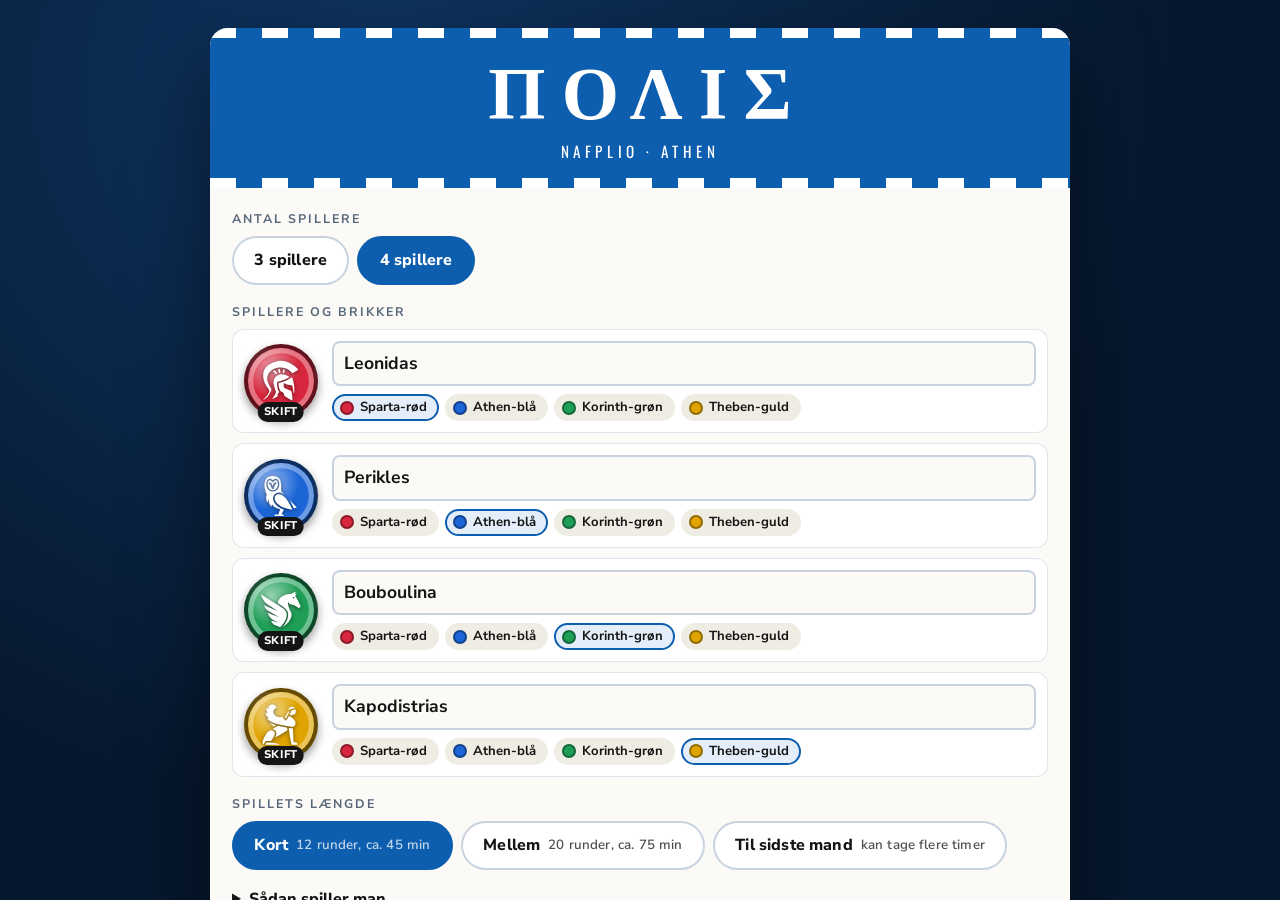
==== commit 02050c99: "Profilbilleder, CARTO-nøgle og tydeligt ejerskab på brættet * 24 græske symboler fra Game Icons elle" ====
--- a/index.html
+++ b/index.html
@@ -8,6 +8,7 @@
 <link rel="preconnect" href="https://fonts.googleapis.com">
 <link rel="preconnect" href="https://fonts.gstatic.com" crossorigin>
 <link rel="stylesheet" href="https://fonts.googleapis.com/css2?family=Cinzel:wght@700;900&family=Nunito+Sans:wght@400;700;800&family=Oswald:wght@500;600;700&display=swap">
+<link rel="stylesheet" href="vendor/leaflet/leaflet.css">
 <link rel="stylesheet" href="css/common.css">
 <link rel="stylesheet" href="css/host.css">
 </head>
@@ -59,6 +60,7 @@
     <div class="pfoot">
       <button class="btn small ghost" id="manageBtn" type="button" hidden>Ejendomme (skærm)</button>
       <button class="btn small ghost" id="controlBtn" type="button">Styr fra skærmen: fra</button>
+      <button class="btn small ghost" id="mapBtn" type="button">Kort</button>
       <button class="btn small ghost" id="rulesBtn" type="button">Regler</button>
       <button class="btn small ghost" id="newBtn" type="button">Nyt spil</button>
       <a class="btn small ghost" href="kreditering.html" target="_blank" rel="noopener">Billedkreditering</a>
@@ -71,8 +73,13 @@
 
 <script src="vendor/peerjs.min.js"></script>
 <script src="vendor/qrcode.js"></script>
+<script src="vendor/leaflet/leaflet.js"></script>
 <script src="js/data.js"></script>
+<script src="js/avatar-icons.js"></script>
+<script src="js/avatars.js"></script>
 <script src="js/rules.js"></script>
+<script src="js/regionmap.js"></script>
+<script src="js/map.js"></script>
 <script src="js/net.js"></script>
 <script src="js/dice.js"></script>
 <script src="js/host.js"></script>
--- a/vendor/leaflet/leaflet.css
+++ b/vendor/leaflet/leaflet.css
@@ -0,0 +1,661 @@
+/* required styles */
+
+.leaflet-pane,
+.leaflet-tile,
+.leaflet-marker-icon,
+.leaflet-marker-shadow,
+.leaflet-tile-container,
+.leaflet-pane > svg,
+.leaflet-pane > canvas,
+.leaflet-zoom-box,
+.leaflet-image-layer,
+.leaflet-layer {
+	position: absolute;
+	left: 0;
+	top: 0;
+	}
+.leaflet-container {
+	overflow: hidden;
+	}
+.leaflet-tile,
+.leaflet-marker-icon,
+.leaflet-marker-shadow {
+	-webkit-user-select: none;
+	   -moz-user-select: none;
+	        user-select: none;
+	  -webkit-user-drag: none;
+	}
+/* Prevents IE11 from highlighting tiles in blue */
+.leaflet-tile::selection {
+	background: transparent;
+}
+/* Safari renders non-retina tile on retina better with this, but Chrome is worse */
+.leaflet-safari .leaflet-tile {
+	image-rendering: -webkit-optimize-contrast;
+	}
+/* hack that prevents hw layers "stretching" when loading new tiles */
+.leaflet-safari .leaflet-tile-container {
+	width: 1600px;
+	height: 1600px;
+	-webkit-transform-origin: 0 0;
+	}
+.leaflet-marker-icon,
+.leaflet-marker-shadow {
+	display: block;
+	}
+/* .leaflet-container svg: reset svg max-width decleration shipped in Joomla! (joomla.org) 3.x */
+/* .leaflet-container img: map is broken in FF if you have max-width: 100% on tiles */
+.leaflet-container .leaflet-overlay-pane svg {
+	max-width: none !important;
+	max-height: none !important;
+	}
+.leaflet-container .leaflet-marker-pane img,
+.leaflet-container .leaflet-shadow-pane img,
+.leaflet-container .leaflet-tile-pane img,
+.leaflet-container img.leaflet-image-layer,
+.leaflet-container .leaflet-tile {
+	max-width: none !important;
+	max-height: none !important;
+	width: auto;
+	padding: 0;
+	}
+
+.leaflet-container img.leaflet-tile {
+	/* See: https://bugs.chromium.org/p/chromium/issues/detail?id=600120 */
+	mix-blend-mode: plus-lighter;
+}
+
+.leaflet-container.leaflet-touch-zoom {
+	-ms-touch-action: pan-x pan-y;
+	touch-action: pan-x pan-y;
+	}
+.leaflet-container.leaflet-touch-drag {
+	-ms-touch-action: pinch-zoom;
+	/* Fallback for FF which doesn't support pinch-zoom */
+	touch-action: none;
+	touch-action: pinch-zoom;
+}
+.leaflet-container.leaflet-touch-drag.leaflet-touch-zoom {
+	-ms-touch-action: none;
+	touch-action: none;
+}
+.leaflet-container {
+	-webkit-tap-highlight-color: transparent;
+}
+.leaflet-container a {
+	-webkit-tap-highlight-color: rgba(51, 181, 229, 0.4);
+}
+.leaflet-tile {
+	filter: inherit;
+	visibility: hidden;
+	}
+.leaflet-tile-loaded {
+	visibility: inherit;
+	}
+.leaflet-zoom-box {
+	width: 0;
+	height: 0;
+	-moz-box-sizing: border-box;
+	     box-sizing: border-box;
+	z-index: 800;
+	}
+/* workaround for https://bugzilla.mozilla.org/show_bug.cgi?id=888319 */
+.leaflet-overlay-pane svg {
+	-moz-user-select: none;
+	}
+
+.leaflet-pane         { z-index: 400; }
+
+.leaflet-tile-pane    { z-index: 200; }
+.leaflet-overlay-pane { z-index: 400; }
+.leaflet-shadow-pane  { z-index: 500; }
+.leaflet-marker-pane  { z-index: 600; }
+.leaflet-tooltip-pane   { z-index: 650; }
+.leaflet-popup-pane   { z-index: 700; }
+
+.leaflet-map-pane canvas { z-index: 100; }
+.leaflet-map-pane svg    { z-index: 200; }
+
+.leaflet-vml-shape {
+	width: 1px;
+	height: 1px;
+	}
+.lvml {
+	behavior: url(#default#VML);
+	display: inline-block;
+	position: absolute;
+	}
+
+
+/* control positioning */
+
+.leaflet-control {
+	position: relative;
+	z-index: 800;
+	pointer-events: visiblePainted; /* IE 9-10 doesn't have auto */
+	pointer-events: auto;
+	}
+.leaflet-top,
+.leaflet-bottom {
+	position: absolute;
+	z-index: 1000;
+	pointer-events: none;
+	}
+.leaflet-top {
+	top: 0;
+	}
+.leaflet-right {
+	right: 0;
+	}
+.leaflet-bottom {
+	bottom: 0;
+	}
+.leaflet-left {
+	left: 0;
+	}
+.leaflet-control {
+	float: left;
+	clear: both;
+	}
+.leaflet-right .leaflet-control {
+	float: right;
+	}
+.leaflet-top .leaflet-control {
+	margin-top: 10px;
+	}
+.leaflet-bottom .leaflet-control {
+	margin-bottom: 10px;
+	}
+.leaflet-left .leaflet-control {
+	margin-left: 10px;
+	}
+.leaflet-right .leaflet-control {
+	margin-right: 10px;
+	}
+
+
+/* zoom and fade animations */
+
+.leaflet-fade-anim .leaflet-popup {
+	opacity: 0;
+	-webkit-transition: opacity 0.2s linear;
+	   -moz-transition: opacity 0.2s linear;
+	        transition: opacity 0.2s linear;
+	}
+.leaflet-fade-anim .leaflet-map-pane .leaflet-popup {
+	opacity: 1;
+	}
+.leaflet-zoom-animated {
+	-webkit-transform-origin: 0 0;
+	    -ms-transform-origin: 0 0;
+	        transform-origin: 0 0;
+	}
+svg.leaflet-zoom-animated {
+	will-change: transform;
+}
+
+.leaflet-zoom-anim .leaflet-zoom-animated {
+	-webkit-transition: -webkit-transform 0.25s cubic-bezier(0,0,0.25,1);
+	   -moz-transition:    -moz-transform 0.25s cubic-bezier(0,0,0.25,1);
+	        transition:         transform 0.25s cubic-bezier(0,0,0.25,1);
+	}
+.leaflet-zoom-anim .leaflet-tile,
+.leaflet-pan-anim .leaflet-tile {
+	-webkit-transition: none;
+	   -moz-transition: none;
+	        transition: none;
+	}
+
+.leaflet-zoom-anim .leaflet-zoom-hide {
+	visibility: hidden;
+	}
+
+
+/* cursors */
+
+.leaflet-interactive {
+	cursor: pointer;
+	}
+.leaflet-grab {
+	cursor: -webkit-grab;
+	cursor:    -moz-grab;
+	cursor:         grab;
+	}
+.leaflet-crosshair,
+.leaflet-crosshair .leaflet-interactive {
+	cursor: crosshair;
+	}
+.leaflet-popup-pane,
+.leaflet-control {
+	cursor: auto;
+	}
+.leaflet-dragging .leaflet-grab,
+.leaflet-dragging .leaflet-grab .leaflet-interactive,
+.leaflet-dragging .leaflet-marker-draggable {
+	cursor: move;
+	cursor: -webkit-grabbing;
+	cursor:    -moz-grabbing;
+	cursor:         grabbing;
+	}
+
+/* marker & overlays interactivity */
+.leaflet-marker-icon,
+.leaflet-marker-shadow,
+.leaflet-image-layer,
+.leaflet-pane > svg path,
+.leaflet-tile-container {
+	pointer-events: none;
+	}
+
+.leaflet-marker-icon.leaflet-interactive,
+.leaflet-image-layer.leaflet-interactive,
+.leaflet-pane > svg path.leaflet-interactive,
+svg.leaflet-image-layer.leaflet-interactive path {
+	pointer-events: visiblePainted; /* IE 9-10 doesn't have auto */
+	pointer-events: auto;
+	}
+
+/* visual tweaks */
+
+.leaflet-container {
+	background: #ddd;
+	outline-offset: 1px;
+	}
+.leaflet-container a {
+	color: #0078A8;
+	}
+.leaflet-zoom-box {
+	border: 2px dotted #38f;
+	background: rgba(255,255,255,0.5);
+	}
+
+
+/* general typography */
+.leaflet-container {
+	font-family: "Helvetica Neue", Arial, Helvetica, sans-serif;
+	font-size: 12px;
+	font-size: 0.75rem;
+	line-height: 1.5;
+	}
+
+
+/* general toolbar styles */
+
+.leaflet-bar {
+	box-shadow: 0 1px 5px rgba(0,0,0,0.65);
+	border-radius: 4px;
+	}
+.leaflet-bar a {
+	background-color: #fff;
+	border-bottom: 1px solid #ccc;
+	width: 26px;
+	height: 26px;
+	line-height: 26px;
+	display: block;
+	text-align: center;
+	text-decoration: none;
+	color: black;
+	}
+.leaflet-bar a,
+.leaflet-control-layers-toggle {
+	background-position: 50% 50%;
+	background-repeat: no-repeat;
+	display: block;
+	}
+.leaflet-bar a:hover,
+.leaflet-bar a:focus {
+	background-color: #f4f4f4;
+	}
+.leaflet-bar a:first-child {
+	border-top-left-radius: 4px;
+	border-top-right-radius: 4px;
+	}
+.leaflet-bar a:last-child {
+	border-bottom-left-radius: 4px;
+	border-bottom-right-radius: 4px;
+	border-bottom: none;
+	}
+.leaflet-bar a.leaflet-disabled {
+	cursor: default;
+	background-color: #f4f4f4;
+	color: #bbb;
+	}
+
+.leaflet-touch .leaflet-bar a {
+	width: 30px;
+	height: 30px;
+	line-height: 30px;
+	}
+.leaflet-touch .leaflet-bar a:first-child {
+	border-top-left-radius: 2px;
+	border-top-right-radius: 2px;
+	}
+.leaflet-touch .leaflet-bar a:last-child {
+	border-bottom-left-radius: 2px;
+	border-bottom-right-radius: 2px;
+	}
+
+/* zoom control */
+
+.leaflet-control-zoom-in,
+.leaflet-control-zoom-out {
+	font: bold 18px 'Lucida Console', Monaco, monospace;
+	text-indent: 1px;
+	}
+
+.leaflet-touch .leaflet-control-zoom-in, .leaflet-touch .leaflet-control-zoom-out  {
+	font-size: 22px;
+	}
+
+
+/* layers control */
+
+.leaflet-control-layers {
+	box-shadow: 0 1px 5px rgba(0,0,0,0.4);
+	background: #fff;
+	border-radius: 5px;
+	}
+.leaflet-control-layers-toggle {
+	background-image: url(images/layers.png);
+	width: 36px;
+	height: 36px;
+	}
+.leaflet-retina .leaflet-control-layers-toggle {
+	background-image: url(images/layers-2x.png);
+	background-size: 26px 26px;
+	}
+.leaflet-touch .leaflet-control-layers-toggle {
+	width: 44px;
+	height: 44px;
+	}
+.leaflet-control-layers .leaflet-control-layers-list,
+.leaflet-control-layers-expanded .leaflet-control-layers-toggle {
+	display: none;
+	}
+.leaflet-control-layers-expanded .leaflet-control-layers-list {
+	display: block;
+	position: relative;
+	}
+.leaflet-control-layers-expanded {
+	padding: 6px 10px 6px 6px;
+	color: #333;
+	background: #fff;
+	}
+.leaflet-control-layers-scrollbar {
+	overflow-y: scroll;
+	overflow-x: hidden;
+	padding-right: 5px;
+	}
+.leaflet-control-layers-selector {
+	margin-top: 2px;
+	position: relative;
+	top: 1px;
+	}
+.leaflet-control-layers label {
+	display: block;
+	font-size: 13px;
+	font-size: 1.08333em;
+	}
+.leaflet-control-layers-separator {
+	height: 0;
+	border-top: 1px solid #ddd;
+	margin: 5px -10px 5px -6px;
+	}
+
+/* Default icon URLs */
+.leaflet-default-icon-path { /* used only in path-guessing heuristic, see L.Icon.Default */
+	background-image: url(images/marker-icon.png);
+	}
+
+
+/* attribution and scale controls */
+
+.leaflet-container .leaflet-control-attribution {
+	background: #fff;
+	background: rgba(255, 255, 255, 0.8);
+	margin: 0;
+	}
+.leaflet-control-attribution,
+.leaflet-control-scale-line {
+	padding: 0 5px;
+	color: #333;
+	line-height: 1.4;
+	}
+.leaflet-control-attribution a {
+	text-decoration: none;
+	}
+.leaflet-control-attribution a:hover,
+.leaflet-control-attribution a:focus {
+	text-decoration: underline;
+	}
+.leaflet-attribution-flag {
+	display: inline !important;
+	vertical-align: baseline !important;
+	width: 1em;
+	height: 0.6669em;
+	}
+.leaflet-left .leaflet-control-scale {
+	margin-left: 5px;
+	}
+.leaflet-bottom .leaflet-control-scale {
+	margin-bottom: 5px;
+	}
+.leaflet-control-scale-line {
+	border: 2px solid #777;
+	border-top: none;
+	line-height: 1.1;
+	padding: 2px 5px 1px;
+	white-space: nowrap;
+	-moz-box-sizing: border-box;
+	     box-sizing: border-box;
+	background: rgba(255, 255, 255, 0.8);
+	text-shadow: 1px 1px #fff;
+	}
+.leaflet-control-scale-line:not(:first-child) {
+	border-top: 2px solid #777;
+	border-bottom: none;
+	margin-top: -2px;
+	}
+.leaflet-control-scale-line:not(:first-child):not(:last-child) {
+	border-bottom: 2px solid #777;
+	}
+
+.leaflet-touch .leaflet-control-attribution,
+.leaflet-touch .leaflet-control-layers,
+.leaflet-touch .leaflet-bar {
+	box-shadow: none;
+	}
+.leaflet-touch .leaflet-control-layers,
+.leaflet-touch .leaflet-bar {
+	border: 2px solid rgba(0,0,0,0.2);
+	background-clip: padding-box;
+	}
+
+
+/* popup */
+
+.leaflet-popup {
+	position: absolute;
+	text-align: center;
+	margin-bottom: 20px;
+	}
+.leaflet-popup-content-wrapper {
+	padding: 1px;
+	text-align: left;
+	border-radius: 12px;
+	}
+.leaflet-popup-content {
+	margin: 13px 24px 13px 20px;
+	line-height: 1.3;
+	font-size: 13px;
+	font-size: 1.08333em;
+	min-height: 1px;
+	}
+.leaflet-popup-content p {
+	margin: 17px 0;
+	margin: 1.3em 0;
+	}
+.leaflet-popup-tip-container {
+	width: 40px;
+	height: 20px;
+	position: absolute;
+	left: 50%;
+	margin-top: -1px;
+	margin-left: -20px;
+	overflow: hidden;
+	pointer-events: none;
+	}
+.leaflet-popup-tip {
+	width: 17px;
+	height: 17px;
+	padding: 1px;
+
+	margin: -10px auto 0;
+	pointer-events: auto;
+
+	-webkit-transform: rotate(45deg);
+	   -moz-transform: rotate(45deg);
+	    -ms-transform: rotate(45deg);
+	        transform: rotate(45deg);
+	}
+.leaflet-popup-content-wrapper,
+.leaflet-popup-tip {
+	background: white;
+	color: #333;
+	box-shadow: 0 3px 14px rgba(0,0,0,0.4);
+	}
+.leaflet-container a.leaflet-popup-close-button {
+	position: absolute;
+	top: 0;
+	right: 0;
+	border: none;
+	text-align: center;
+	width: 24px;
+	height: 24px;
+	font: 16px/24px Tahoma, Verdana, sans-serif;
+	color: #757575;
+	text-decoration: none;
+	background: transparent;
+	}
+.leaflet-container a.leaflet-popup-close-button:hover,
+.leaflet-container a.leaflet-popup-close-button:focus {
+	color: #585858;
+	}
+.leaflet-popup-scrolled {
+	overflow: auto;
+	}
+
+.leaflet-oldie .leaflet-popup-content-wrapper {
+	-ms-zoom: 1;
+	}
+.leaflet-oldie .leaflet-popup-tip {
+	width: 24px;
+	margin: 0 auto;
+
+	-ms-filter: "progid:DXImageTransform.Microsoft.Matrix(M11=0.70710678, M12=0.70710678, M21=-0.70710678, M22=0.70710678)";
+	filter: progid:DXImageTransform.Microsoft.Matrix(M11=0.70710678, M12=0.70710678, M21=-0.70710678, M22=0.70710678);
+	}
+
+.leaflet-oldie .leaflet-control-zoom,
+.leaflet-oldie .leaflet-control-layers,
+.leaflet-oldie .leaflet-popup-content-wrapper,
+.leaflet-oldie .leaflet-popup-tip {
+	border: 1px solid #999;
+	}
+
+
+/* div icon */
+
+.leaflet-div-icon {
+	background: #fff;
+	border: 1px solid #666;
+	}
+
+
+/* Tooltip */
+/* Base styles for the element that has a tooltip */
+.leaflet-tooltip {
+	position: absolute;
+	padding: 6px;
+	background-color: #fff;
+	border: 1px solid #fff;
+	border-radius: 3px;
+	color: #222;
+	white-space: nowrap;
+	-webkit-user-select: none;
+	-moz-user-select: none;
+	-ms-user-select: none;
+	user-select: none;
+	pointer-events: none;
+	box-shadow: 0 1px 3px rgba(0,0,0,0.4);
+	}
+.leaflet-tooltip.leaflet-interactive {
+	cursor: pointer;
+	pointer-events: auto;
+	}
+.leaflet-tooltip-top:before,
+.leaflet-tooltip-bottom:before,
+.leaflet-tooltip-left:before,
+.leaflet-tooltip-right:before {
+	position: absolute;
+	pointer-events: none;
+	border: 6px solid transparent;
+	background: transparent;
+	content: "";
+	}
+
+/* Directions */
+
+.leaflet-tooltip-bottom {
+	margin-top: 6px;
+}
+.leaflet-tooltip-top {
+	margin-top: -6px;
+}
+.leaflet-tooltip-bottom:before,
+.leaflet-tooltip-top:before {
+	left: 50%;
+	margin-left: -6px;
+	}
+.leaflet-tooltip-top:before {
+	bottom: 0;
+	margin-bottom: -12px;
+	border-top-color: #fff;
+	}
+.leaflet-tooltip-bottom:before {
+	top: 0;
+	margin-top: -12px;
+	margin-left: -6px;
+	border-bottom-color: #fff;
+	}
+.leaflet-tooltip-left {
+	margin-left: -6px;
+}
+.leaflet-tooltip-right {
+	margin-left: 6px;
+}
+.leaflet-tooltip-left:before,
+.leaflet-tooltip-right:before {
+	top: 50%;
+	margin-top: -6px;
+	}
+.leaflet-tooltip-left:before {
+	right: 0;
+	margin-right: -12px;
+	border-left-color: #fff;
+	}
+.leaflet-tooltip-right:before {
+	left: 0;
+	margin-left: -12px;
+	border-right-color: #fff;
+	}
+
+/* Printing */
+
+@media print {
+	/* Prevent printers from removing background-images of controls. */
+	.leaflet-control {
+		-webkit-print-color-adjust: exact;
+		print-color-adjust: exact;
+		}
+	}
--- a/css/common.css
+++ b/css/common.css
@@ -59,30 +59,42 @@
 .coin span{font-size:1.05em;transform:translateY(.03em)}
 
 /* ---------- 3D-terninger ---------- */
-.dice-pair{display:flex;gap:calc(var(--ds,64px)*.45);align-items:center;justify-content:center;--ds:64px}
-.die-wrap{width:var(--ds);height:var(--ds);perspective:calc(var(--ds)*7);position:relative}
-.die-cube{position:relative;width:100%;height:100%;transform-style:preserve-3d;transition:transform 1.15s cubic-bezier(.17,.89,.32,1.08)}
-.die-cube.no-anim{transition:none}
+/* En massiv kube: seks sider og tre indre kerneplader, der fylder hjørnerne ud. */
+.dice-pair{display:flex;gap:calc(var(--ds,64px)*.5);align-items:center;justify-content:center;--ds:64px}
+.die-wrap{width:var(--ds);height:var(--ds);perspective:calc(var(--ds)*9);position:relative}
+.die-cube{position:relative;width:100%;height:100%;transform-style:preserve-3d;will-change:transform}
+.die-cube>div{position:absolute;inset:0}
+/* Indre kube med skarpe hjørner lige inden for de afrundede sider: fylder hjørnerne */
+.core{background:#d9d4c7;--ci:calc(var(--ds)*.465);backface-visibility:hidden;-webkit-backface-visibility:hidden}
+.core.f1{transform:translateZ(var(--ci))}
+.core.f6{transform:rotateY(180deg) translateZ(var(--ci))}
+.core.f3{transform:rotateY(90deg) translateZ(var(--ci))}
+.core.f4{transform:rotateY(-90deg) translateZ(var(--ci))}
+.core.f5{transform:rotateX(90deg) translateZ(var(--ci))}
+.core.f2{transform:rotateX(-90deg) translateZ(var(--ci))}
 .face{
-  position:absolute;inset:0;border-radius:18%;display:grid;grid-template-columns:repeat(3,1fr);grid-template-rows:repeat(3,1fr);
-  padding:15%;background:radial-gradient(circle at 30% 25%,#ffffff 0%,#f1efe8 60%,#dedad0 100%);
-  box-shadow:inset 0 0 calc(var(--ds)*.06) rgba(0,0,0,.25);backface-visibility:hidden
+  border-radius:12%;display:grid;grid-template-columns:repeat(3,1fr);grid-template-rows:repeat(3,1fr);padding:14%;
+  background:linear-gradient(145deg,#ffffff 0%,#f6f3ec 45%,#e9e4d8 100%);
+  box-shadow:inset 0 0 0 calc(var(--ds)*.012) rgba(0,0,0,.08),inset 0 calc(var(--ds)*-.05) calc(var(--ds)*.09) rgba(0,0,0,.10),inset 0 calc(var(--ds)*.04) calc(var(--ds)*.06) rgba(255,255,255,.9);
+  backface-visibility:hidden;-webkit-backface-visibility:hidden
 }
 .face i{display:block}
-.face i.pip{width:72%;height:72%;margin:auto;border-radius:50%;background:radial-gradient(circle at 40% 35%,#2f78c8,#0a3f7a);box-shadow:inset 0 .06em .12em rgba(0,0,0,.45)}
-.face.f1 i.pip{background:radial-gradient(circle at 40% 35%,#ff6a6a,#b3121f);width:85%;height:85%}
+.face i.pip{width:74%;height:74%;margin:auto;border-radius:50%;background:radial-gradient(circle at 38% 32%,#3b86d6 0%,#0d5eaf 45%,#073a70 100%);box-shadow:inset 0 calc(var(--ds)*.012) calc(var(--ds)*.02) rgba(0,0,0,.5),0 calc(var(--ds)*.006) 0 rgba(255,255,255,.7)}
+.face.f1 i.pip{background:radial-gradient(circle at 38% 32%,#ff7a7a 0%,#d7263d 50%,#8d0f1f 100%);width:86%;height:86%}
 .f1{transform:translateZ(calc(var(--ds)/2))}
 .f6{transform:rotateY(180deg) translateZ(calc(var(--ds)/2))}
 .f3{transform:rotateY(90deg) translateZ(calc(var(--ds)/2))}
 .f4{transform:rotateY(-90deg) translateZ(calc(var(--ds)/2))}
 .f5{transform:rotateX(90deg) translateZ(calc(var(--ds)/2))}
 .f2{transform:rotateX(-90deg) translateZ(calc(var(--ds)/2))}
-.die-shadow{position:absolute;left:10%;right:10%;bottom:-18%;height:16%;border-radius:50%;background:rgba(0,0,0,.35);filter:blur(4px);z-index:-1}
-.die-wrap.wiggle .die-cube{animation:wiggle .35s ease-in-out infinite}
-@keyframes wiggle{0%,100%{transform:rotateX(-12deg) rotateY(18deg)}50%{transform:rotateX(14deg) rotateY(-16deg) translateY(-6%)}}
+.die-shadow{position:absolute;left:12%;right:12%;bottom:-20%;height:16%;border-radius:50%;background:rgba(0,0,0,.32);filter:blur(5px);z-index:-1}
+.die-wrap.rolling{animation:bob .42s ease-in-out infinite alternate}
+.die-wrap.rolling .die-shadow{animation:bobShadow .42s ease-in-out infinite alternate}
+@keyframes bob{from{transform:translateY(0)}to{transform:translateY(-9%)}}
+@keyframes bobShadow{from{transform:scale(1);opacity:1}to{transform:scale(.7);opacity:.55}}
 .die-wrap.thrown{animation:thrown 1.15s cubic-bezier(.3,.7,.4,1) both}
 .die-wrap.thrown .die-shadow{animation:shadow 1.15s cubic-bezier(.3,.7,.4,1) both}
-@keyframes thrown{0%{transform:translateY(0) scale(1)}22%{transform:translateY(-70%) scale(1.12)}48%{transform:translateY(0) scale(1)}64%{transform:translateY(-18%)}80%{transform:translateY(0)}90%{transform:translateY(-4%)}100%{transform:translateY(0)}}
+@keyframes thrown{0%{transform:translateY(var(--from,0px)) scale(1)}22%{transform:translateY(-60%) scale(1.1)}48%{transform:translateY(0) scale(1)}64%{transform:translateY(-16%)}80%{transform:translateY(0)}90%{transform:translateY(-4%)}100%{transform:translateY(0)}}
 @keyframes shadow{0%{transform:scale(1);opacity:1}22%{transform:scale(.55);opacity:.4}48%{transform:scale(1);opacity:1}64%{transform:scale(.85)}100%{transform:scale(1);opacity:1}}
 
 /* ---------- Kort (ejendom, orakel, gunst) ---------- */
@@ -127,5 +139,49 @@
 
 @media (prefers-reduced-motion:reduce){
   .die-cube{transition:none}
-  .die-wrap.wiggle .die-cube,.die-wrap.thrown,.die-wrap.thrown .die-shadow,.toast{animation:none}
+  .die-wrap.rolling,.die-wrap.rolling .die-shadow,.die-wrap.thrown,.die-wrap.thrown .die-shadow,.toast{animation:none}
 }
+
+/* ---------- Kort ---------- */
+.regionmap{display:block;width:100%;height:auto;border-radius:10px;background:#cfe3f3}
+.rm-land{fill:#f4f1e8}
+.rm-sea{fill:#bcd8ef;stroke:#0d5eaf;stroke-width:1.6;stroke-linejoin:round}
+.rm-town{font-family:var(--f-board);font-weight:600;font-size:26px;fill:#284a6e;letter-spacing:.04em;paint-order:stroke;stroke:#f4f1e8;stroke-width:6px;stroke-linejoin:round}
+.rm-line{stroke:#0d5eaf;stroke-width:5;stroke-dasharray:12 12;stroke-linecap:round}
+.rm-pulse{fill:rgba(215,38,61,.18);stroke:#d7263d;stroke-width:3;transform-box:fill-box;transform-origin:center;animation:rmPulse 1.6s ease-out infinite}
+@keyframes rmPulse{from{transform:scale(.6);opacity:1}to{transform:scale(1.6);opacity:0}}
+.dist-chip{display:inline-flex;align-items:center;gap:.4em;font-weight:800;font-size:.88em;color:#0a3f7a;background:#e6f0fa;border-radius:99px;padding:.3em .8em .3em .5em;line-height:1.2}
+.dist-chip svg{width:1.1em;height:1.1em;flex:0 0 auto}
+button.dist-chip{border:0;cursor:pointer;box-shadow:inset 0 0 0 1.5px #b8d3ee}
+.dist-chip .chip-act{margin-left:.35em;padding-left:.55em;border-left:1.5px solid #b8d3ee;font-weight:700;opacity:.85}
+.map-box{position:relative;isolation:isolate;z-index:0;height:min(56vh,460px);border-radius:14px;overflow:hidden;box-shadow:0 10px 26px rgba(0,0,0,.35);background:#cfe3f3}
+.map-box .leaflet-container{height:100%;font-family:var(--f-body);background:#cfe3f3}
+.map-missing{padding:20px;color:var(--ink)}
+.mpin-wrap{background:none;border:0}
+.mpin{display:block;width:26px;height:26px;margin:2px;border-radius:50% 50% 50% 0;transform:rotate(-45deg);background:var(--c);border:3px solid #fff;box-shadow:0 3px 8px rgba(0,0,0,.45);transition:transform .2s}
+.mpin i{display:block;width:8px;height:8px;margin:6px;border-radius:50%;background:#fff}
+.active .mpin{transform:rotate(-45deg) scale(1.35);border-color:#151515}
+.mhome{display:flex;align-items:center;justify-content:center;width:40px;height:40px;border-radius:50%;background:var(--sun);border:3px solid #151515;box-shadow:0 0 0 6px rgba(242,193,78,.35),0 4px 10px rgba(0,0,0,.4)}
+.mhome svg{width:22px;height:22px}
+.leaflet-tooltip.mtip{font-family:var(--f-body);font-weight:800;font-size:12px;color:var(--ink);border:0;border-radius:8px;box-shadow:0 4px 12px rgba(0,0,0,.3);padding:4px 8px}
+.leaflet-tooltip.mtip.home{background:var(--sun)}
+@media (prefers-reduced-motion:reduce){.rm-pulse{animation:none}}
+
+/* ---------- Profilbilleder ---------- */
+.coin.icon svg{width:66%;height:66%;fill:#fff;filter:drop-shadow(0 .05em .06em rgba(0,0,0,.55));display:block}
+.coin.photo{padding:.11em;background:var(--c)}
+.coin.photo img{width:100%;height:100%;border-radius:50%;object-fit:cover;display:block;box-shadow:inset 0 0 0 1px rgba(0,0,0,.2)}
+.coin.hero{font-size:3rem;margin:0 auto}
+.av-picker{display:flex;flex-direction:column;gap:12px}
+.av-grid{display:grid;grid-template-columns:repeat(auto-fill,minmax(52px,1fr));gap:8px}
+.av-opt{
+  aspect-ratio:1;border-radius:50%;border:0;padding:0;display:flex;align-items:center;justify-content:center;cursor:pointer;
+  background:radial-gradient(circle at 35% 30%,rgba(255,255,255,.45),rgba(255,255,255,0) 45%),var(--c);
+  box-shadow:inset 0 0 0 3px rgba(0,0,0,.35),0 2px 4px rgba(0,0,0,.25);transition:transform .12s
+}
+.av-opt svg{width:62%;height:62%;fill:#fff;filter:drop-shadow(0 1px 1px rgba(0,0,0,.5))}
+.av-opt:hover{transform:scale(1.08)}
+.av-opt.sel{box-shadow:0 0 0 3px #fff,0 0 0 6px var(--sun)}
+.av-photo-row{display:flex;flex-wrap:wrap;align-items:center;gap:8px}
+.av-photo-row label.btn{cursor:pointer}
+.av-err{color:var(--bad);font-weight:700;font-size:.85rem}
--- a/css/host.css
+++ b/css/host.css
@@ -207,3 +207,35 @@
 /* Beskeder på skærmen vises nederst i panelet, så de ikke dækker brættet */
 .host .toasts{left:auto;right:16px;top:auto;bottom:16px;transform:none;width:400px}
 @media (max-width:1000px){.host .toasts{right:50%;transform:translateX(50%);width:min(92vw,460px)}}
+
+/* Kort i spotlight-kortet (kun når det er slået til) */
+/* Kortet ligger som et lille billede-i-billedet nederst i fotoet, så kortets højde ikke ændres */
+.spot-inset{position:absolute;right:.6em;bottom:.6em;width:52%;aspect-ratio:1.45;border-radius:.5em;overflow:hidden;border:.18em solid #fff;box-shadow:0 .4em 1em rgba(0,0,0,.45);isolation:isolate;z-index:0;background:#cfe3f3}
+.spot-inset .spot-map{position:absolute;inset:0}
+.spot-inset .leaflet-control-attribution{font-size:7px;line-height:1.2;padding:0 3px}
+.spot-inset .regionmap{width:100%;height:100%;border-radius:0}
+#spot .dist-chip{font-size:.8em}
+
+/* ---------- Profilbilleder i opsætningen ---------- */
+.prow-setup{grid-template-columns:auto minmax(0,1fr)}
+.av-big{position:relative;border:0;background:none;padding:0;cursor:pointer;border-radius:50%}
+.av-big .coin{font-size:2.3rem}
+.av-big .av-edit{position:absolute;left:50%;bottom:-.35em;transform:translateX(-50%);background:var(--ink);color:#fff;font-size:.7rem;font-weight:800;letter-spacing:.06em;text-transform:uppercase;padding:.15em .55em;border-radius:99px;white-space:nowrap}
+.av-big:hover .coin{filter:brightness(1.08)}
+.av-panel{grid-column:1/-1;background:var(--chalk);border-radius:12px;padding:12px;box-shadow:inset 0 0 0 1px #dfe5ec}
+.av-panel-title{font-weight:800;font-size:.9rem;margin-bottom:10px;color:#36475c}
+.dot-c{width:14px;height:14px;border-radius:50%;display:inline-block;border:2px solid rgba(0,0,0,.35);margin-left:4px}
+
+/* ---------- Tydeligt ejerskab på felterne ---------- */
+.own{display:none}
+.sp.owned::before{content:"";position:absolute;inset:0;border:.34em solid var(--own);pointer-events:none;z-index:2}
+.sp-price.owner{
+  display:flex;align-items:center;gap:.3em;max-width:100%;min-width:0;padding:.12em .5em .12em .15em;font-size:.95em;border-radius:99px;
+  background:var(--own);color:#fff;font-weight:600;text-shadow:0 1px 1px rgba(0,0,0,.45);position:relative;z-index:3
+}
+.sp-price.owner span{overflow:hidden;text-overflow:ellipsis;white-space:nowrap;min-width:0}
+.sp-price.owner .coin.mini{width:1.7em;height:1.7em;font-size:.85em;border-width:.1em;flex:0 0 auto}
+.sp-pic{position:relative}
+.own-badge{position:absolute;right:-.2em;bottom:-.2em;z-index:3}
+.own-badge .coin{width:2.5em;height:2.5em;font-size:1em;box-shadow:0 0 0 .14em #fff,0 .15em .4em rgba(0,0,0,.5)}
+.sp.owned .sp-pic{box-shadow:inset 0 0 0 .08em rgba(0,0,0,.15)}
